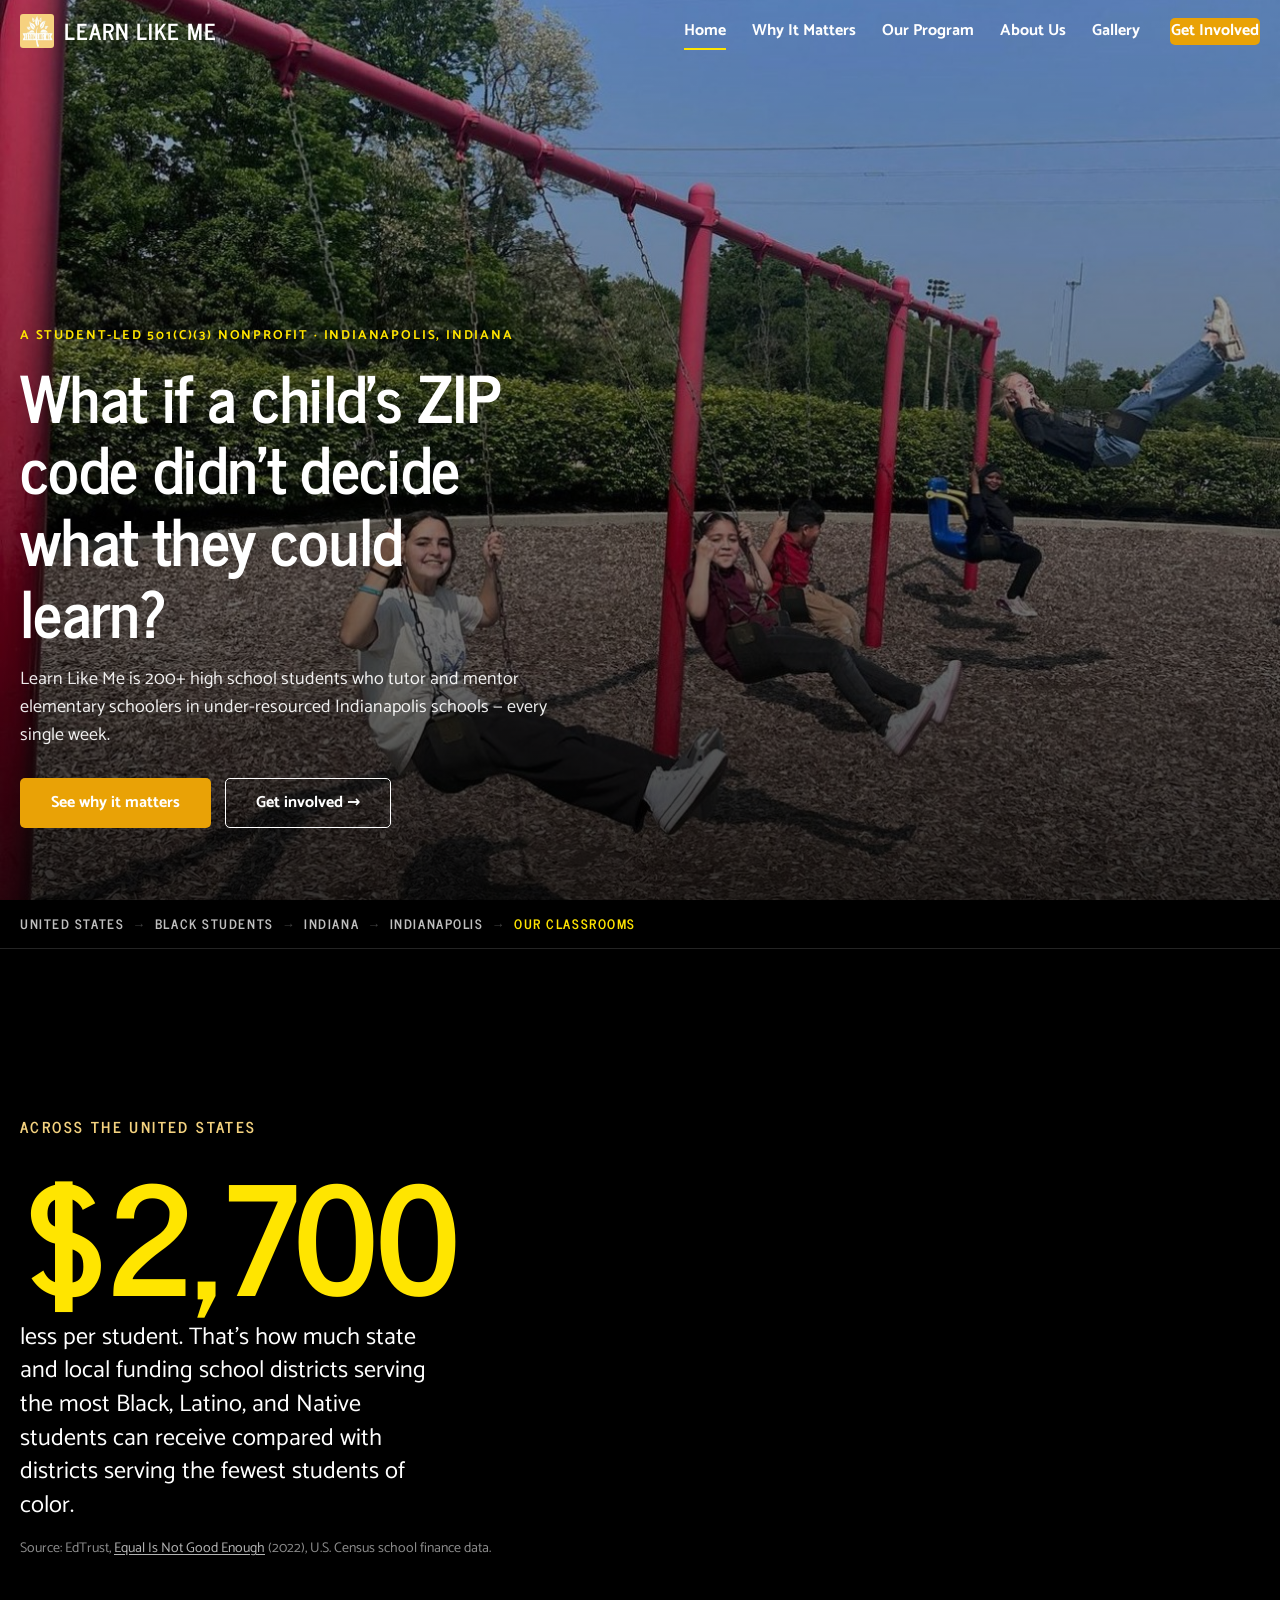
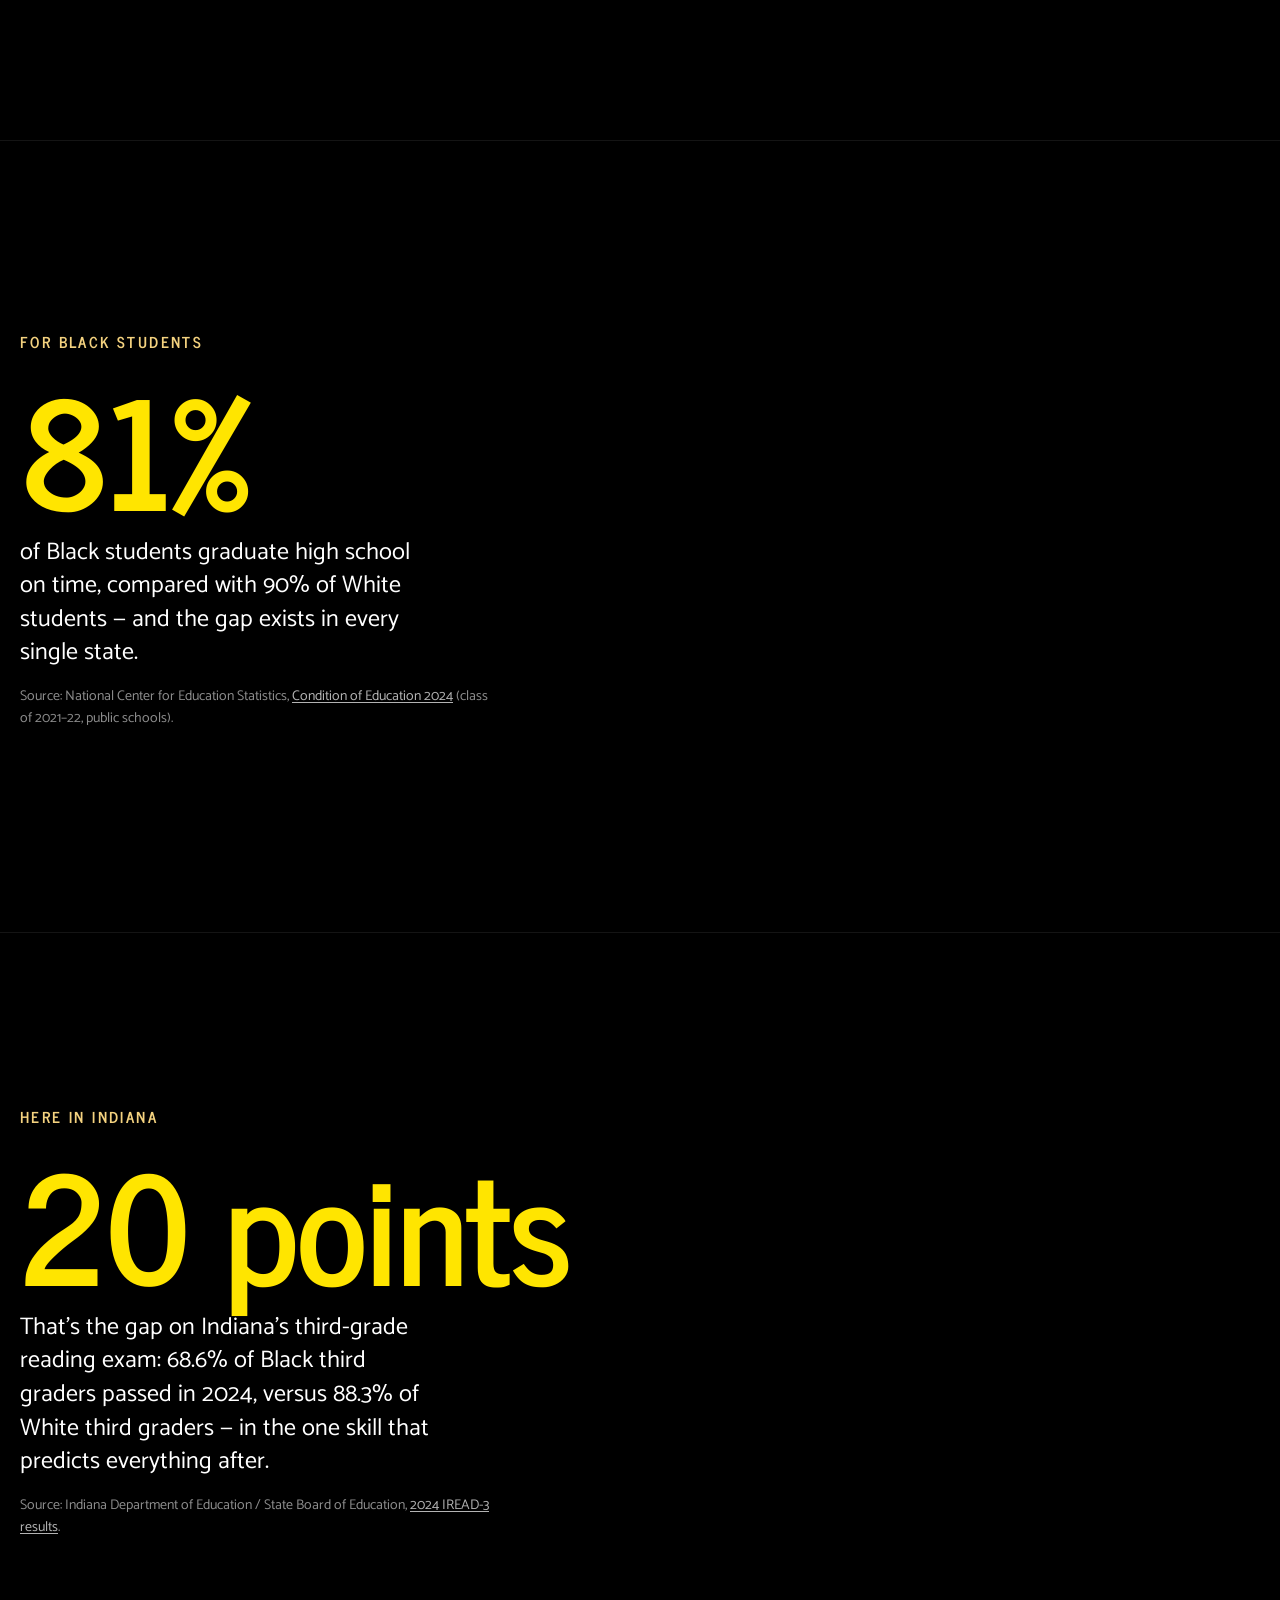
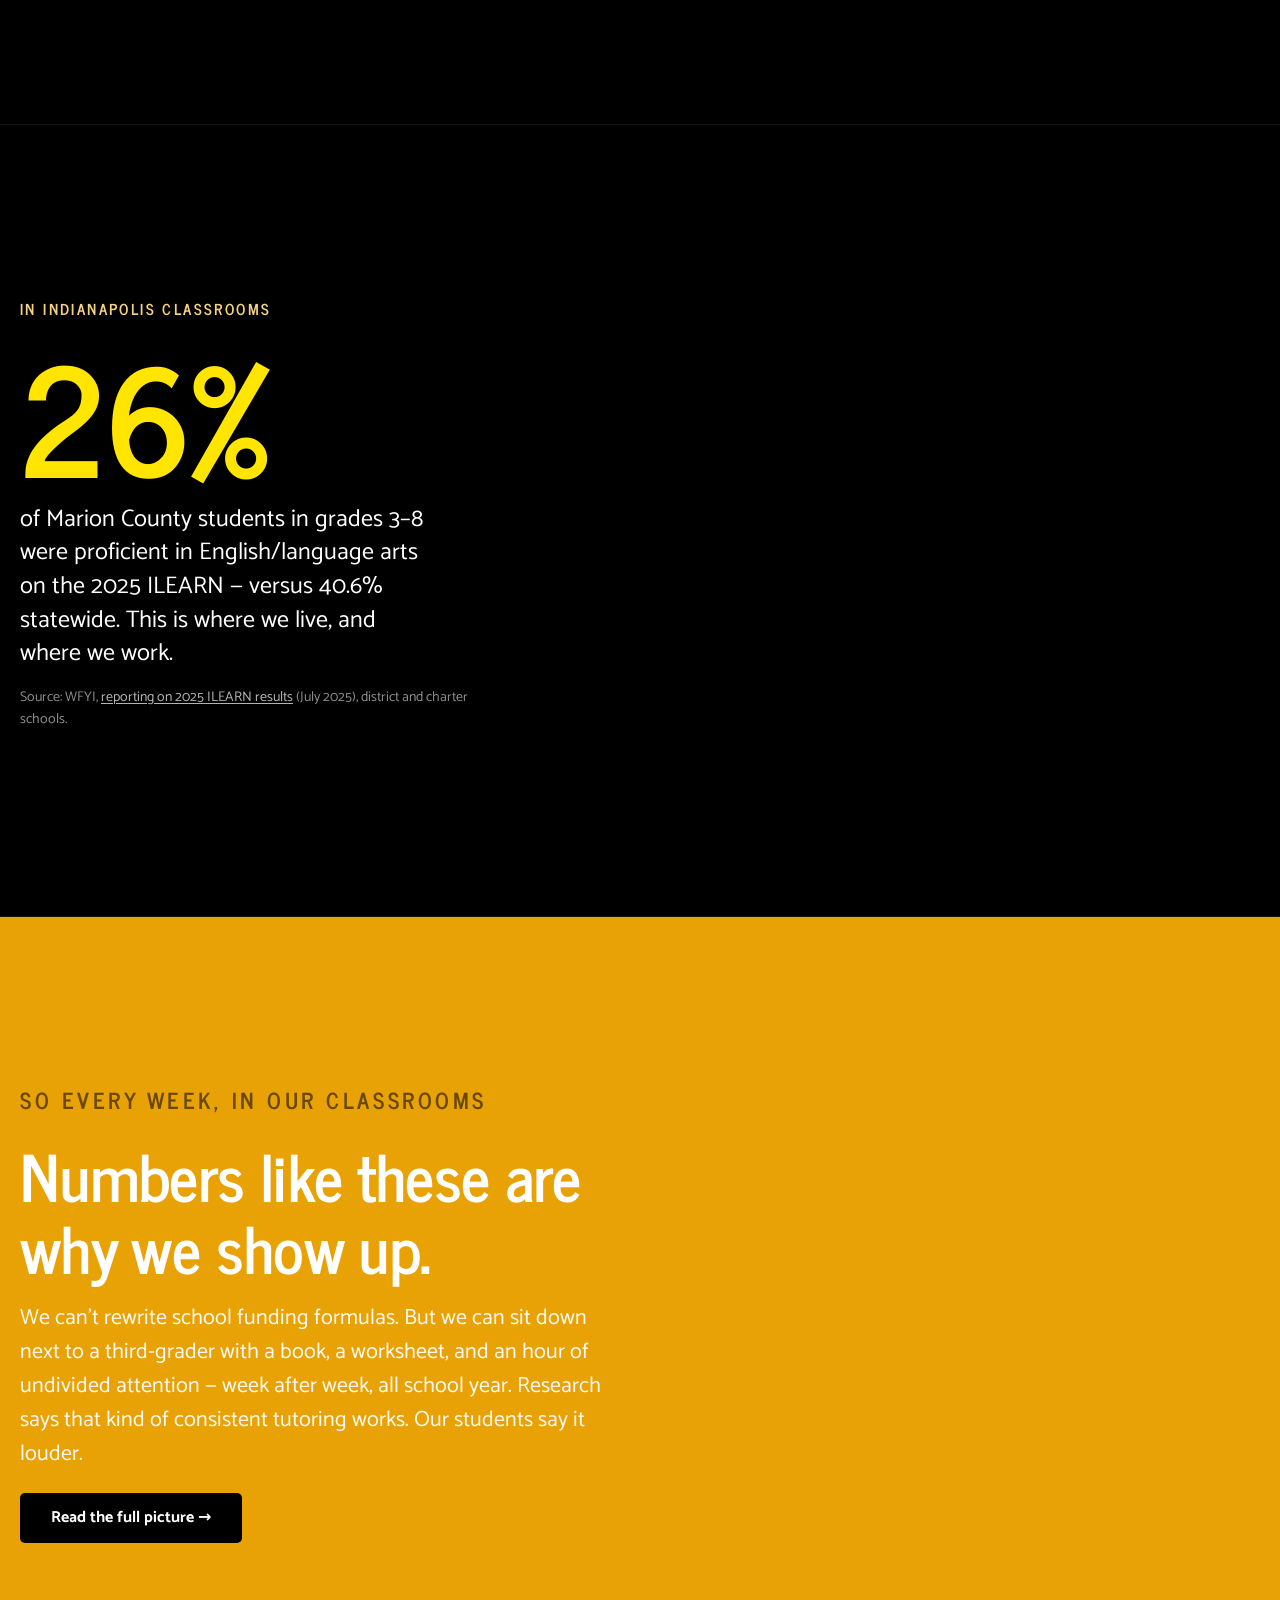
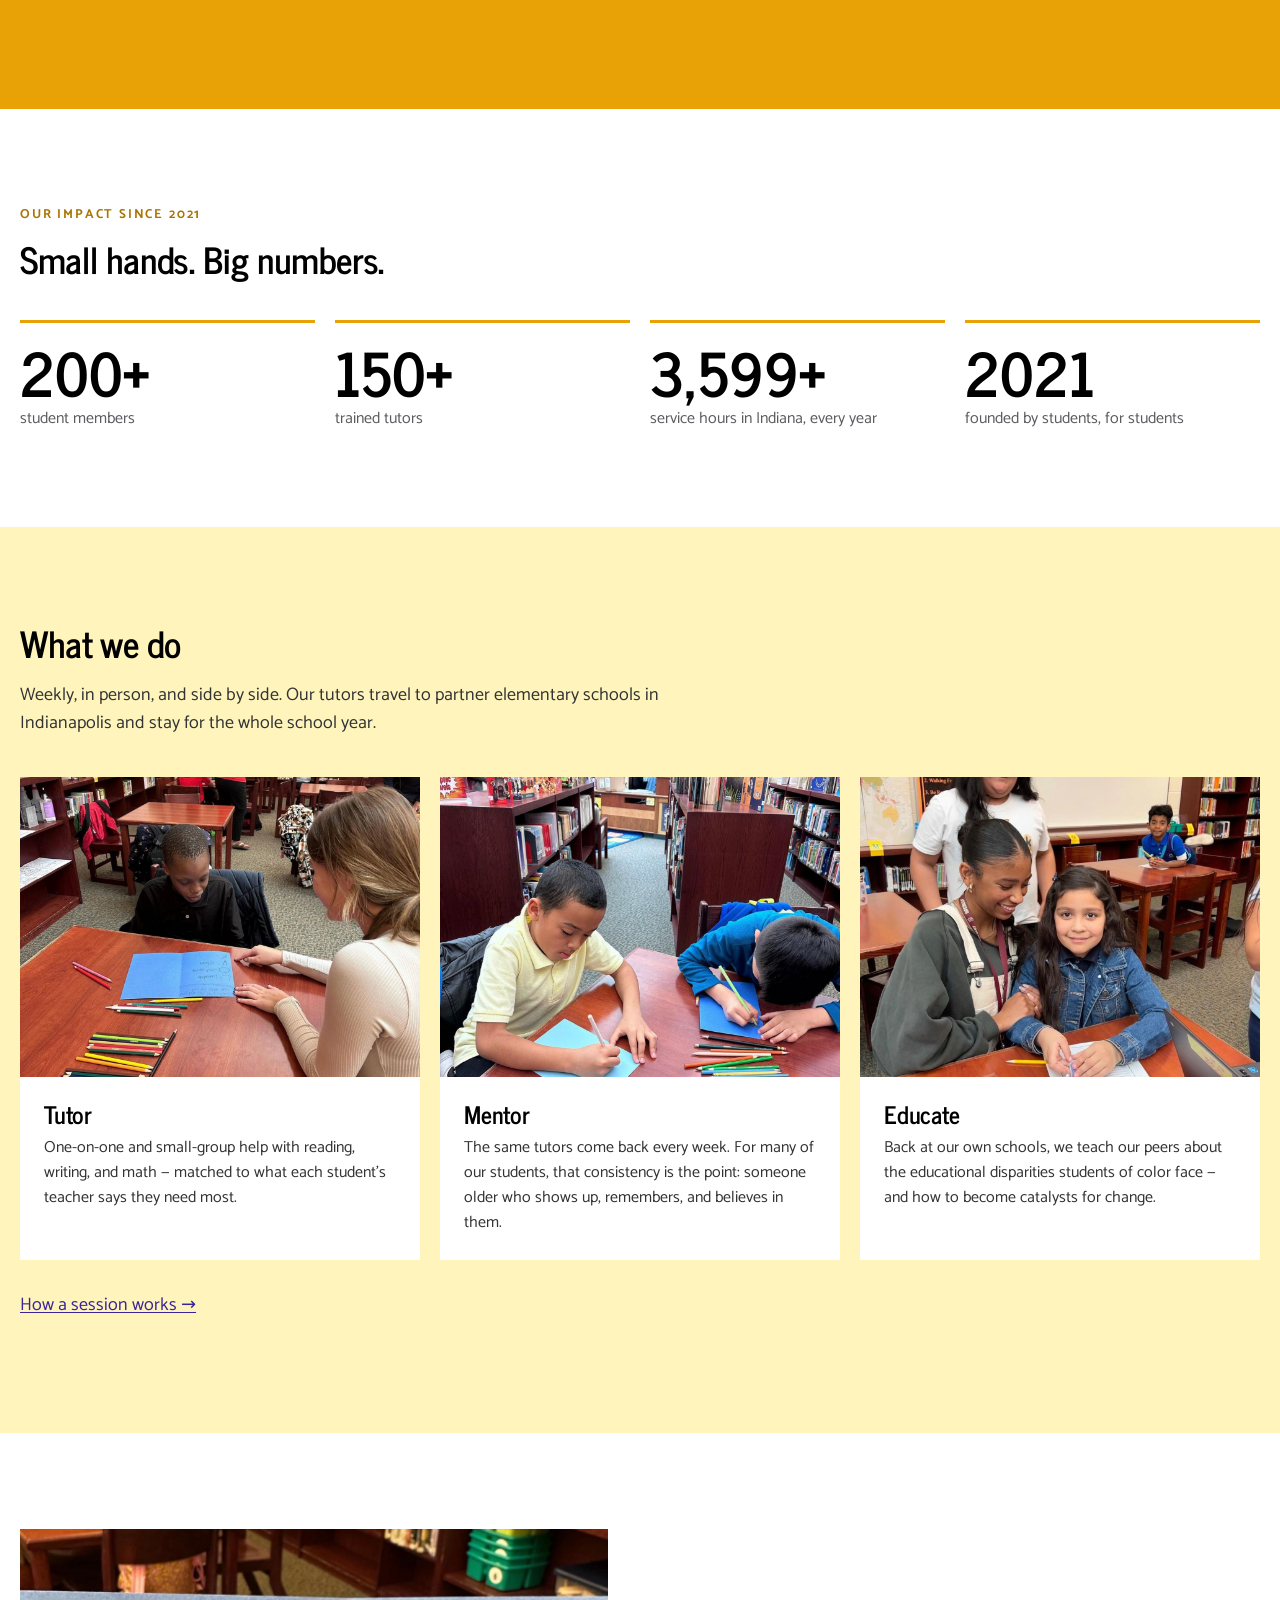
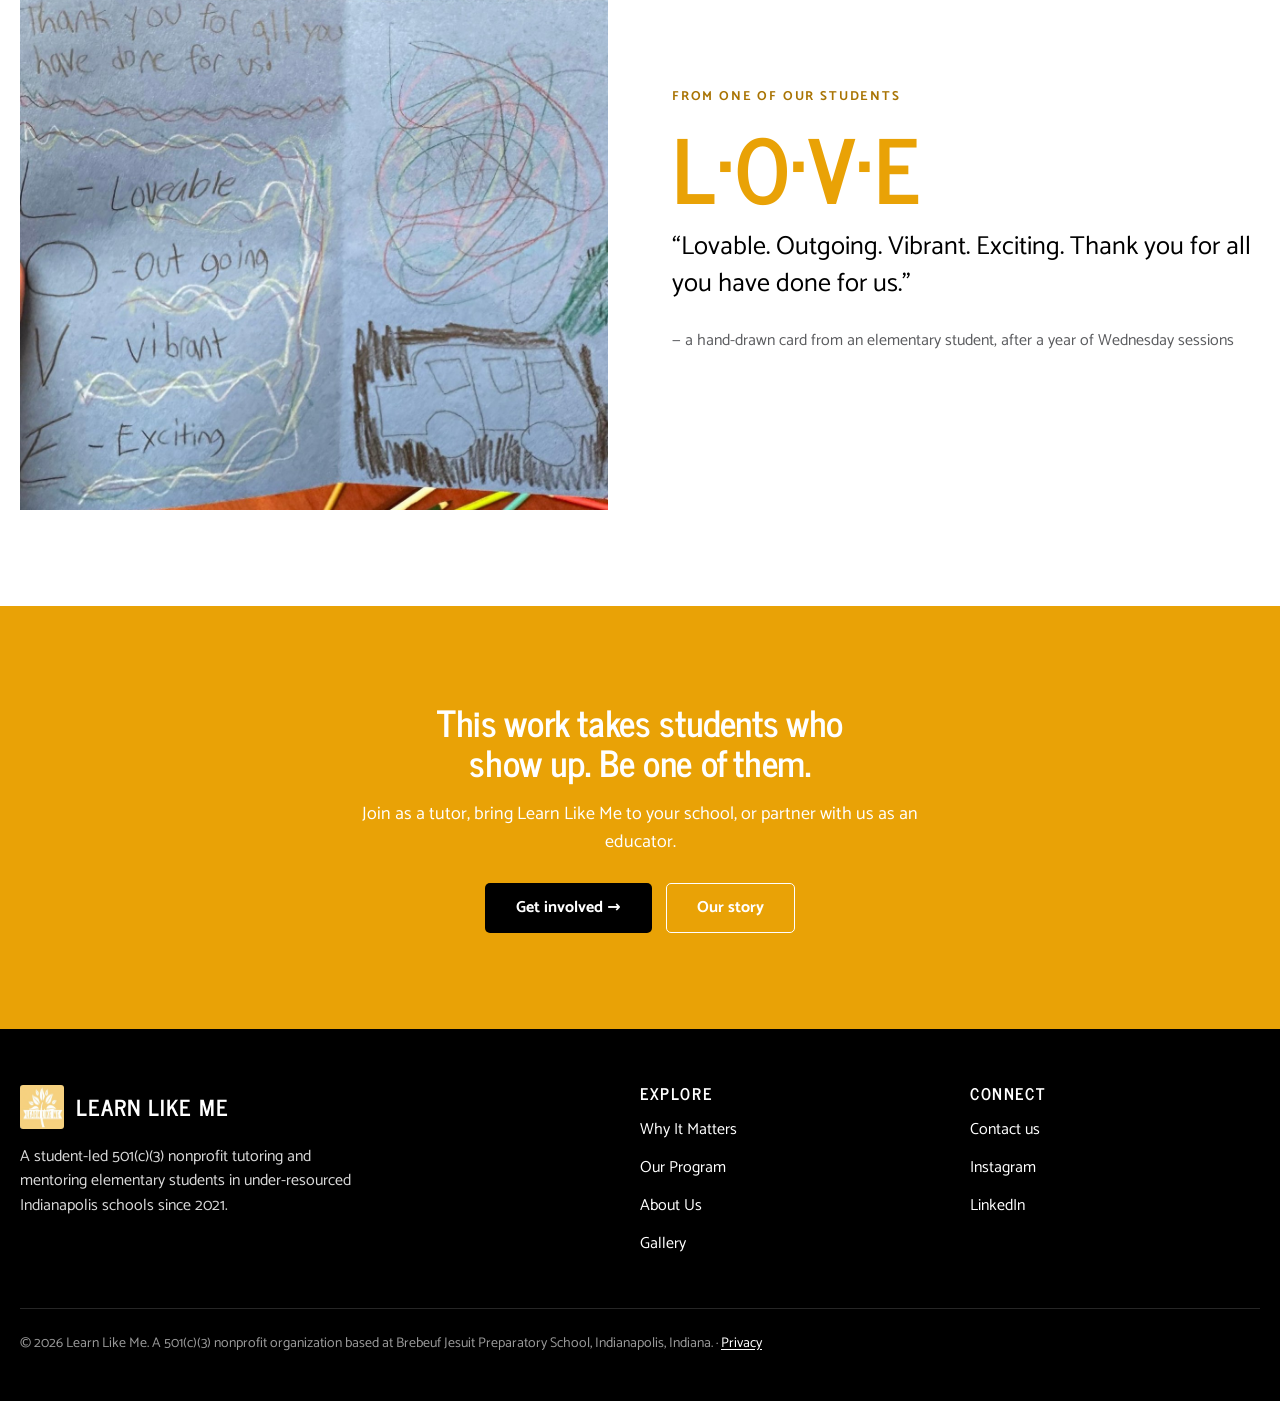
==== index.html @ 1a45043c "Learn Like Me website revamp: stats-driven static site Replaces the Jimdo site with a hand-built sta" ====
<!DOCTYPE html>
<html lang="en">
<head>
  <meta charset="UTF-8">
  <meta name="viewport" content="width=device-width, initial-scale=1">
  <title>Learn Like Me — Student tutors fighting educational inequity in Indianapolis</title>
  <meta name="description" content="Learn Like Me is a student-led 501(c)(3) nonprofit in Indianapolis. Every week, 200+ high school students tutor and mentor elementary schoolers in under-resourced, predominantly minority schools.">
  <link rel="canonical" href="https://www.learnlikeme.org/">
  <meta property="og:type" content="website">
  <meta property="og:site_name" content="Learn Like Me">
  <meta property="og:title" content="Learn Like Me — Student tutors fighting educational inequity in Indianapolis">
  <meta property="og:description" content="A student-led 501(c)(3) nonprofit. Every week, 200+ high school students tutor and mentor elementary schoolers in under-resourced Indianapolis schools.">
  <meta property="og:url" content="https://www.learnlikeme.org/">
  <meta property="og:image" content="https://www.learnlikeme.org/assets/img/og-image.jpg">
  <meta property="og:image:width" content="1200">
  <meta property="og:image:height" content="630">
  <meta name="twitter:card" content="summary_large_image">
  <link rel="icon" type="image/png" sizes="32x32" href="/assets/img/favicon-32.png">
  <link rel="apple-touch-icon" href="/assets/img/apple-touch-icon.png">
  <link rel="preconnect" href="https://fonts.googleapis.com">
  <link rel="preconnect" href="https://fonts.gstatic.com" crossorigin>
  <link href="https://fonts.googleapis.com/css2?family=News+Cycle:wght@700&family=Catamaran:wght@400;700&display=swap" rel="stylesheet">
  <link rel="stylesheet" href="/assets/css/styles.css">
  <script type="application/ld+json">
  {
    "@context": "https://schema.org",
    "@type": "NGO",
    "name": "Learn Like Me",
    "url": "https://www.learnlikeme.org/",
    "logo": "https://www.learnlikeme.org/assets/img/logo.png",
    "foundingDate": "2021",
    "description": "Learn Like Me is a student-led 501(c)(3) nonprofit in Indianapolis, Indiana. Student volunteers provide weekly tutoring and mentorship to elementary students in under-resourced, predominantly minority schools.",
    "address": {
      "@type": "PostalAddress",
      "addressLocality": "Indianapolis",
      "addressRegion": "IN",
      "addressCountry": "US"
    },
    "sameAs": [
      "https://www.instagram.com/learnlikemebjps/",
      "https://www.linkedin.com/company/learn-like-me/"
    ]
  }
  </script>
</head>
<body>
  <a class="skip-link" href="#main">Skip to content</a>

  <header class="nav">
    <div class="nav__inner">
      <a class="nav__brand" href="/"><img src="/assets/img/logo.png" alt="" width="34" height="34">Learn Like Me</a>
      <nav aria-label="Main">
        <ul class="nav__links">
          <li><a href="/" aria-current="page">Home</a></li>
          <li><a href="/why-it-matters/">Why It Matters</a></li>
          <li><a href="/our-program/">Our Program</a></li>
          <li><a href="/about-us/">About Us</a></li>
          <li><a href="/gallery/">Gallery</a></li>
          <li class="nav__cta"><a class="btn btn--primary" href="/contact/">Get Involved</a></li>
        </ul>
      </nav>
      <button class="nav__toggle" aria-expanded="false" aria-label="Menu"><span></span><span></span><span></span></button>
    </div>
  </header>

  <main id="main">

    <!-- Hero -->
    <section class="hero">
      <div class="hero__img"><img src="/assets/img/hero-swings.jpg" alt="Learn Like Me tutors and elementary students playing together on swings at recess" fetchpriority="high"></div>
      <div class="hero__scrim"></div>
      <div class="container hero__content">
        <p class="eyebrow">A student-led 501(c)(3) nonprofit &middot; Indianapolis, Indiana</p>
        <h1 class="hero__title">What if a child's ZIP code didn't decide what they could learn?</h1>
        <p class="hero__sub">Learn Like Me is 200+ high school students who tutor and mentor elementary schoolers in under-resourced Indianapolis schools &mdash; every single week.</p>
        <div class="hero__actions">
          <a class="btn btn--primary" href="#the-numbers">See why it matters</a>
          <a class="btn btn--outline btn--outline-light" href="/contact/">Get involved &rarr;</a>
        </div>
      </div>
    </section>

    <!-- Funnel: the signature scroll narrative -->
    <section class="funnel" id="the-numbers" aria-label="Why our work matters, in numbers">
      <div class="funnel__crumb" aria-hidden="true">
        <ol>
          <li data-panel="panel-us">United States</li>
          <li data-panel="panel-black">Black Students</li>
          <li data-panel="panel-indiana">Indiana</li>
          <li data-panel="panel-indy">Indianapolis</li>
          <li data-panel="panel-us-answer">Our Classrooms</li>
        </ol>
      </div>

      <div class="funnel__panel" id="panel-us">
        <div class="container">
          <p class="funnel__place">Across the United States</p>
          <p class="funnel__stat">$<span data-count="2700">2,700</span></p>
          <p class="funnel__claim">less per student. That's how much state and local funding school districts serving the most Black, Latino, and Native students can receive compared with districts serving the fewest students of color.</p>
          <p class="funnel__source">Source: EdTrust, <a href="https://edtrust.org/rti/equal-is-not-good-enough/" rel="noopener">Equal Is Not Good Enough</a> (2022), U.S. Census school finance data.</p>
        </div>
      </div>

      <div class="funnel__panel" id="panel-black">
        <div class="container">
          <p class="funnel__place">For Black students</p>
          <p class="funnel__stat"><span data-count="81">81</span>%</p>
          <p class="funnel__claim">of Black students graduate high school on time, compared with 90% of White students &mdash; and the gap exists in every single state.</p>
          <p class="funnel__source">Source: National Center for Education Statistics, <a href="https://nces.ed.gov/programs/coe/indicator/coi/high-school-graduation-rates" rel="noopener">Condition of Education 2024</a> (class of 2021&ndash;22, public schools).</p>
        </div>
      </div>

      <div class="funnel__panel" id="panel-indiana">
        <div class="container">
          <p class="funnel__place">Here in Indiana</p>
          <p class="funnel__stat"><span data-count="20">20</span> points</p>
          <p class="funnel__claim">That's the gap on Indiana's third-grade reading exam: 68.6% of Black third graders passed in 2024, versus 88.3% of White third graders &mdash; in the one skill that predicts everything after.</p>
          <p class="funnel__source">Source: Indiana Department of Education / State Board of Education, <a href="https://www.in.gov/sboe/files/08.14.24-SBOE-IREAD-Results.pdf" rel="noopener">2024 IREAD-3 results</a>.</p>
        </div>
      </div>

      <div class="funnel__panel" id="panel-indy">
        <div class="container">
          <p class="funnel__place">In Indianapolis classrooms</p>
          <p class="funnel__stat"><span data-count="26">26</span>%</p>
          <p class="funnel__claim">of Marion County students in grades 3&ndash;8 were proficient in English/language arts on the 2025 ILEARN &mdash; versus 40.6% statewide. This is where we live, and where we work.</p>
          <p class="funnel__source">Source: WFYI, <a href="https://www.wfyi.org/news/articles/marion-county-2025-student-achievement-ilearn-gaps" rel="noopener">reporting on 2025 ILEARN results</a> (July 2025), district and charter schools.</p>
        </div>
      </div>

      <div class="funnel__panel funnel__panel--pivot" id="panel-us-answer">
        <div class="container">
          <p class="funnel__place">So every week, in our classrooms</p>
          <h2>Numbers like these are why we show up.</h2>
          <p>We can't rewrite school funding formulas. But we can sit down next to a third-grader with a book, a worksheet, and an hour of undivided attention &mdash; week after week, all school year. Research says that kind of consistent tutoring works. Our students say it louder.</p>
          <div class="hero__actions">
            <a class="btn btn--ink" href="/why-it-matters/">Read the full picture &rarr;</a>
          </div>
        </div>
      </div>
    </section>

    <!-- Our impact -->
    <section class="band">
      <div class="container">
        <div class="section-head reveal">
          <p class="eyebrow" style="color: var(--llm-gold-700);">Our impact since 2021</p>
          <h2>Small hands. Big numbers.</h2>
        </div>
        <div class="stats">
          <div class="stat reveal"><span class="stat__num"><span data-count="200">200</span>+</span><p class="stat__label">student members</p></div>
          <div class="stat reveal"><span class="stat__num"><span data-count="150">150</span>+</span><p class="stat__label">trained tutors</p></div>
          <div class="stat reveal"><span class="stat__num"><span data-count="3600">3,600</span>+</span><p class="stat__label">service hours in Indiana, every year</p></div>
          <div class="stat reveal"><span class="stat__num">2021</span><p class="stat__label">founded by students, for students</p></div>
        </div>
      </div>
    </section>

    <!-- What we do -->
    <section class="band band--cream">
      <div class="container">
        <div class="section-head reveal">
          <h2>What we do</h2>
          <p>Weekly, in person, and side by side. Our tutors travel to partner elementary schools in Indianapolis and stay for the whole school year.</p>
        </div>
        <div class="tiles">
          <div class="tile tile--white reveal">
            <div class="tile__img"><img src="/assets/img/tutoring-oneonone.jpg" alt="A Learn Like Me tutor working one-on-one with an elementary student in the school library" loading="lazy"></div>
            <div class="tile__body">
              <h3>Tutor</h3>
              <p>One-on-one and small-group help with reading, writing, and math &mdash; matched to what each student's teacher says they need most.</p>
            </div>
          </div>
          <div class="tile tile--white reveal">
            <div class="tile__img"><img src="/assets/img/tutoring-writing.jpg" alt="Two elementary students writing at a table during a Learn Like Me session" loading="lazy"></div>
            <div class="tile__body">
              <h3>Mentor</h3>
              <p>The same tutors come back every week. For many of our students, that consistency is the point: someone older who shows up, remembers, and believes in them.</p>
            </div>
          </div>
          <div class="tile tile--white reveal">
            <div class="tile__img"><img src="/assets/img/tutoring-smallgroup.jpg" alt="Learn Like Me tutors helping a small group of students with an activity" loading="lazy"></div>
            <div class="tile__body">
              <h3>Educate</h3>
              <p>Back at our own schools, we teach our peers about the educational disparities students of color face &mdash; and how to become catalysts for change.</p>
            </div>
          </div>
        </div>
        <p class="reveal" style="margin-top: 32px;"><a href="/our-program/">How a session works &rarr;</a></p>
      </div>
    </section>

    <!-- The thank-you card -->
    <section class="band">
      <div class="container">
        <div class="split">
          <div class="split__img reveal">
            <img src="/assets/img/thankyou-card.jpg" alt="A hand-drawn thank-you card from an elementary student spelling out L-O-V-E: Lovable, Outgoing, Vibrant, Exciting" loading="lazy">
          </div>
          <div class="reveal">
            <p class="eyebrow" style="color: var(--llm-gold-700);">From one of our students</p>
            <p class="lovequote__letters">L&middot;O&middot;V&middot;E</p>
            <blockquote>
              <p>&ldquo;Lovable. Outgoing. Vibrant. Exciting. Thank you for all you have done for us.&rdquo;</p>
              <footer>&mdash; a hand-drawn card from an elementary student, after a year of Wednesday sessions</footer>
            </blockquote>
          </div>
        </div>
      </div>
    </section>

    <!-- CTA -->
    <section class="band band--gold cta-band">
      <div class="container reveal">
        <h2>This work takes students who show up. Be one of them.</h2>
        <p>Join as a tutor, bring Learn Like Me to your school, or partner with us as an educator.</p>
        <div class="hero__actions">
          <a class="btn btn--ink" href="/contact/">Get involved &rarr;</a>
          <a class="btn btn--outline btn--outline-light" href="/about-us/">Our story</a>
        </div>
      </div>
    </section>
  </main>

  <footer class="footer">
    <div class="container">
      <div class="footer__grid">
        <div>
          <div class="footer__brand"><img src="/assets/img/logo.png" alt="Learn Like Me logo: a tree growing from an open book" width="44" height="44"><span>Learn Like Me</span></div>
          <p style="font-size: var(--fs-body); max-width: 40ch;">A student-led 501(c)(3) nonprofit tutoring and mentoring elementary students in under-resourced Indianapolis schools since 2021.</p>
        </div>
        <div>
          <h3>Explore</h3>
          <ul>
            <li><a href="/why-it-matters/">Why It Matters</a></li>
            <li><a href="/our-program/">Our Program</a></li>
            <li><a href="/about-us/">About Us</a></li>
            <li><a href="/gallery/">Gallery</a></li>
          </ul>
        </div>
        <div>
          <h3>Connect</h3>
          <ul>
            <li><a href="/contact/">Contact us</a></li>
            <li><a href="https://www.instagram.com/learnlikemebjps/" rel="noopener">Instagram</a></li>
            <li><a href="https://www.linkedin.com/company/learn-like-me/" rel="noopener">LinkedIn</a></li>
          </ul>
        </div>
      </div>
      <div class="footer__legal">
        <p>&copy; 2026 Learn Like Me. A 501(c)(3) nonprofit organization based at Brebeuf Jesuit Preparatory School, Indianapolis, Indiana. &middot; <a href="/privacy/">Privacy</a></p>
      </div>
    </div>
  </footer>

  <script src="/assets/js/main.js" defer></script>
</body>
</html>
---- assets/css/styles.css ----
/* ============================================================
   Learn Like Me — learnlikeme.org
   Tokens sourced from the Learn Like Me Design System
   (Claude Design project 9d90691c), which mirrors the live
   brand: gold #e9a206, cream, yellow, indigo; News Cycle 700
   headings + Catamaran body; flat color bands; 5px radius.
   ============================================================ */

/* ---------- Tokens ---------- */
:root {
  --llm-gold-500: #e9a206;
  --llm-gold-600: #cf8f05;
  --llm-gold-700: #a97404;
  --llm-gold-300: #f4d27f;
  --llm-gold-100: #fdeecb;

  --llm-yellow: #ffe500;
  --llm-yellow-200: #fff59a;

  --llm-cream: #fff5bc;
  --llm-cream-100: #fffbe3;

  --llm-indigo: #3a2498;
  --llm-indigo-600: #2e1c7a;
  --llm-indigo-100: #ece8fb;

  --llm-black: #000000;
  --llm-white: #ffffff;
  --llm-ink: #323335;
  --llm-ink-600: #5b5c5f;
  --llm-warm-050: #faf7ee;

  --llm-border: #c6c6c6;
  --llm-hairline: #e6e6e6;
  --llm-danger: #eb3d41;
  --llm-focus: #004ced;

  --font-display: 'News Cycle', 'Arial Narrow', Arial, sans-serif;
  --font-body: 'Catamaran', system-ui, -apple-system, 'Segoe UI', Roboto, sans-serif;

  --fs-display: clamp(40px, 7vw, 64px);
  --fs-h1: clamp(34px, 5vw, 48px);
  --fs-h2: clamp(28px, 4vw, 36px);
  --fs-h3: 24px;
  --fs-body-lg: 18px;
  --fs-body: 16px;
  --fs-small: 14px;
  --fs-eyebrow: 13px;

  --space-5: 20px;
  --space-15: 60px;
  --gutter: 20px;
  --section-y: clamp(60px, 9vw, 96px);
  --container-narrow: 900px;
  --container: 1280px;

  --radius-sm: 5px;
  --shadow-sm: 0 4px 16px rgba(0, 0, 0, 0.08);
  --shadow-lg: 0 12px 24px rgba(0, 0, 0, 0.24);
  --ease: cubic-bezier(0.4, 0, 0.22, 1);
  --dur-fast: 0.2s;

  --overlay-dark: rgba(0, 0, 0, 0.55);
  color-scheme: light;
}

/* ---------- Base ---------- */
*, *::before, *::after { box-sizing: border-box; }

html { scroll-behavior: smooth; }

body {
  margin: 0;
  font-family: var(--font-body);
  font-size: var(--fs-body-lg);
  line-height: 1.55;
  color: var(--llm-ink);
  background: var(--llm-white);
  -webkit-font-smoothing: antialiased;
  text-rendering: optimizeLegibility;
}

h1, h2, h3, h4 {
  margin: 0 0 0.5em;
  font-family: var(--font-display);
  font-weight: 700;
  line-height: 1.12;
  letter-spacing: -0.01em;
  color: var(--llm-black);
}
h1 { font-size: var(--fs-h1); }
h2 { font-size: var(--fs-h2); }
h3 { font-size: var(--fs-h3); }
p { margin: 0 0 1em; }
img { max-width: 100%; display: block; }

a {
  color: var(--llm-indigo);
  text-decoration: underline;
  text-underline-offset: 2px;
  transition: color var(--dur-fast) var(--ease);
}
a:hover { color: var(--llm-gold-700); }

:focus-visible {
  outline: 2px solid var(--llm-focus);
  outline-offset: 2px;
}

.container { max-width: var(--container); margin: 0 auto; padding: 0 var(--gutter); }
.container--narrow { max-width: var(--container-narrow); }

.eyebrow {
  font-family: var(--font-body);
  font-size: var(--fs-eyebrow);
  font-weight: 700;
  letter-spacing: 0.14em;
  text-transform: uppercase;
  margin: 0 0 14px;
}

.skip-link {
  position: absolute; left: -9999px; top: 0;
  background: var(--llm-black); color: var(--llm-white);
  padding: 10px 16px; z-index: 100;
}
.skip-link:focus { left: 0; }

/* ---------- Buttons ---------- */
.btn {
  display: inline-block;
  font-family: var(--font-body);
  font-size: var(--fs-body);
  font-weight: 700;
  line-height: 1;
  padding: 16px 30px;
  border-radius: var(--radius-sm);
  border: 1px solid transparent;
  text-decoration: none;
  cursor: pointer;
  transition: background-color var(--dur-fast) var(--ease), color var(--dur-fast) var(--ease), border-color var(--dur-fast) var(--ease);
}
.btn--primary { background: var(--llm-gold-500); color: var(--llm-white); }
.btn--primary:hover { background: var(--llm-gold-600); color: var(--llm-white); }
.btn--ink { background: var(--llm-black); color: var(--llm-white); }
.btn--ink:hover { background: #1d1d1f; color: var(--llm-white); }
.btn--outline { background: transparent; color: currentColor; border-color: currentColor; }
.btn--outline:hover { background: rgba(0, 0, 0, 0.10); color: currentColor; }
.btn--outline-light:hover { background: rgba(255, 255, 255, 0.14); }

/* ---------- Nav ---------- */
.nav {
  position: fixed;
  top: 0; left: 0; right: 0;
  z-index: 50;
  transition: background-color var(--dur-fast) var(--ease), box-shadow var(--dur-fast) var(--ease);
}
.nav__inner {
  max-width: var(--container);
  margin: 0 auto;
  padding: 14px var(--gutter);
  display: flex;
  align-items: center;
  justify-content: space-between;
  gap: 20px;
}
.nav__brand {
  font-family: var(--font-display);
  font-weight: 700;
  font-size: 22px;
  letter-spacing: 0.04em;
  text-transform: uppercase;
  text-decoration: none;
  color: var(--llm-white);
  display: flex; align-items: center; gap: 10px;
}
.nav__brand img { width: 34px; height: 34px; border-radius: 3px; }
.nav__links { display: flex; align-items: center; gap: 26px; list-style: none; margin: 0; padding: 0; }
.nav__links a {
  font-size: var(--fs-body);
  font-weight: 700;
  color: var(--llm-white);
  text-decoration: none;
  padding: 4px 0;
  border-bottom: 2px solid transparent;
  transition: border-color var(--dur-fast) var(--ease);
}
.nav__links a:hover, .nav__links a[aria-current="page"] { border-bottom-color: var(--llm-yellow); color: var(--llm-white); }
.nav__cta { margin-left: 4px; }

.nav.is-scrolled, .nav--solid { background: var(--llm-black); box-shadow: var(--shadow-sm); }

.nav__toggle {
  display: none;
  background: none; border: 0; cursor: pointer; padding: 8px;
}
.nav__toggle span {
  display: block; width: 24px; height: 2px; background: var(--llm-white); margin: 5px 0;
  transition: transform var(--dur-fast) var(--ease), opacity var(--dur-fast) var(--ease);
}

@media (max-width: 820px) {
  .nav__toggle { display: block; }
  .nav__links {
    position: fixed; inset: 0;
    background: var(--llm-gold-500);
    flex-direction: column; justify-content: center;
    gap: 30px;
    transform: translateX(100%);
    transition: transform 0.3s var(--ease);
  }
  .nav__links.is-open { transform: translateX(0); }
  .nav__links a { font-size: 24px; }
  body.nav-open { overflow: hidden; }
  .nav__toggle { position: relative; z-index: 60; }
  body.nav-open .nav__toggle span:nth-child(1) { transform: translateY(7px) rotate(45deg); }
  body.nav-open .nav__toggle span:nth-child(2) { opacity: 0; }
  body.nav-open .nav__toggle span:nth-child(3) { transform: translateY(-7px) rotate(-45deg); }
}

/* ---------- Hero ---------- */
.hero {
  position: relative;
  min-height: 100svh;
  display: flex;
  align-items: flex-end;
  color: var(--llm-white);
  isolation: isolate;
}
.hero__img { position: absolute; inset: 0; z-index: -2; }
.hero__img img { width: 100%; height: 100%; object-fit: cover; }
.hero__scrim {
  position: absolute; inset: 0; z-index: -1;
  background: linear-gradient(to top, rgba(0,0,0,0.78) 0%, rgba(0,0,0,0.45) 45%, rgba(0,0,0,0.25) 100%);
}
.hero__content { width: 100%; padding: 120px var(--gutter) 72px; }
.hero__content .eyebrow { color: var(--llm-yellow); }
.hero__title {
  font-size: var(--fs-display);
  color: var(--llm-white);
  max-width: 15ch;
  margin-bottom: 20px;
}
.hero__sub { max-width: 52ch; font-size: var(--fs-body-lg); margin-bottom: 28px; color: rgba(255,255,255,0.92); }
.hero__actions { display: flex; flex-wrap: wrap; gap: 14px; }

.hero--page { min-height: 62svh; }

/* ---------- Sections / bands ---------- */
.band { padding: var(--section-y) 0; }
.band--cream { background: var(--llm-cream); }
.band--cream-100 { background: var(--llm-cream-100); }
.band--warm { background: var(--llm-warm-050); }
.band--gold { background: var(--llm-gold-500); color: var(--llm-white); }
.band--gold h2, .band--gold h3 { color: var(--llm-white); }
.band--ink { background: var(--llm-black); color: rgba(255,255,255,0.92); }
.band--ink h2, .band--ink h3 { color: var(--llm-white); }
.band--gold a:not(.btn), .band--ink a:not(.btn) { color: var(--llm-yellow); }
.band--gold a:not(.btn):hover, .band--ink a:not(.btn):hover { color: var(--llm-yellow-200); }

.section-head { max-width: 640px; margin-bottom: 40px; }
.section-head--center { margin-left: auto; margin-right: auto; text-align: center; }

/* ---------- The funnel (signature) ---------- */
.funnel { background: var(--llm-black); color: var(--llm-white); position: relative; }

.funnel__crumb {
  position: sticky;
  top: 0;
  z-index: 5;
  background: rgba(0, 0, 0, 0.88);
  backdrop-filter: none;
  border-bottom: 1px solid rgba(255, 255, 255, 0.14);
  overflow-x: auto;
  -webkit-overflow-scrolling: touch;
}
.funnel__crumb ol {
  display: flex;
  gap: 8px;
  align-items: center;
  list-style: none;
  margin: 0 auto;
  padding: 14px var(--gutter);
  max-width: var(--container);
  white-space: nowrap;
}
.funnel__crumb li {
  font-family: var(--font-display);
  font-weight: 700;
  font-size: 13px;
  letter-spacing: 0.12em;
  text-transform: uppercase;
  color: rgba(255, 255, 255, 0.35);
  transition: color 0.3s var(--ease);
}
.funnel__crumb li::after { content: "\2192"; margin-left: 8px; color: rgba(255,255,255,0.25); }
.funnel__crumb li:last-child::after { content: none; }
.funnel__crumb li.is-active { color: var(--llm-yellow); }
.funnel__crumb li.is-passed { color: rgba(255, 255, 255, 0.75); }

.funnel__panel {
  min-height: 88svh;
  display: flex;
  align-items: center;
  padding: 80px 0;
  border-bottom: 1px solid rgba(255, 255, 255, 0.08);
}
.funnel__panel .container { width: 100%; }
.funnel__place {
  font-family: var(--font-display);
  font-weight: 700;
  font-size: 15px;
  letter-spacing: 0.16em;
  text-transform: uppercase;
  color: var(--llm-gold-300);
  margin-bottom: 22px;
}
.funnel__stat {
  font-family: var(--font-display);
  font-weight: 700;
  font-size: clamp(64px, 13vw, 150px);
  line-height: 0.95;
  letter-spacing: -0.015em;
  color: var(--llm-yellow);
  margin: 0 0 18px;
}
.funnel__claim {
  font-size: clamp(19px, 2.4vw, 24px);
  max-width: 30ch;
  line-height: 1.4;
  color: var(--llm-white);
  margin: 0 0 16px;
  font-weight: 400;
}
.funnel__source { font-size: var(--fs-small); color: rgba(255, 255, 255, 0.55); max-width: 60ch; }
.funnel__source a { color: rgba(255, 255, 255, 0.7); }

/* pivot: the panel where the problem becomes the answer */
.funnel__panel--pivot { background: var(--llm-gold-500); border-bottom: 0; }
.funnel__panel--pivot .funnel__place { color: rgba(0, 0, 0, 0.55); }
.funnel__panel--pivot h2 {
  font-size: clamp(36px, 6vw, 64px);
  color: var(--llm-white);
  max-width: 18ch;
  margin-bottom: 18px;
}
.funnel__panel--pivot p { color: rgba(255, 255, 255, 0.95); font-size: clamp(18px, 2.2vw, 22px); max-width: 46ch; }

/* ---------- Impact stats ---------- */
.stats {
  display: grid;
  grid-template-columns: repeat(4, 1fr);
  gap: var(--gutter);
}
.stat {
  border-top: 3px solid var(--llm-gold-500);
  padding-top: 18px;
}
.stat__num {
  font-family: var(--font-display);
  font-weight: 700;
  font-size: clamp(40px, 5vw, 60px);
  line-height: 1;
  color: var(--llm-black);
  display: block;
  margin-bottom: 6px;
}
.stat__label { font-size: var(--fs-body); color: var(--llm-ink-600); margin: 0; }
@media (max-width: 820px) { .stats { grid-template-columns: repeat(2, 1fr); } }

/* ---------- Tiles / cards ---------- */
.tiles {
  display: grid;
  grid-template-columns: repeat(3, 1fr);
  gap: var(--gutter);
}
.tile { background: var(--llm-cream); display: flex; flex-direction: column; }
.tile--white { background: var(--llm-white); }
.tile__img { aspect-ratio: 4 / 3; overflow: hidden; }
.tile__img img { width: 100%; height: 100%; object-fit: cover; }
.tile__body { padding: 24px; }
.tile__body h3 { margin-bottom: 8px; }
.tile__body p { margin: 0; font-size: var(--fs-body); }
@media (max-width: 820px) { .tiles { grid-template-columns: 1fr; } }

/* ---------- Split (image + text) ---------- */
.split {
  display: grid;
  grid-template-columns: 1fr 1fr;
  gap: clamp(24px, 5vw, 64px);
  align-items: center;
}
.split__img img { width: 100%; }
@media (max-width: 820px) { .split { grid-template-columns: 1fr; } }

/* ---------- Quote / thank-you card feature ---------- */
.lovequote__letters {
  font-family: var(--font-display);
  font-weight: 700;
  font-size: clamp(48px, 8vw, 88px);
  line-height: 1;
  letter-spacing: 0.02em;
  color: var(--llm-gold-500);
  margin: 0 0 18px;
}
.lovequote__word { display: block; font-size: var(--fs-body-lg); color: var(--llm-ink); font-family: var(--font-body); font-weight: 700; letter-spacing: 0.08em; text-transform: uppercase; }
blockquote {
  margin: 0;
  font-size: clamp(20px, 2.6vw, 26px);
  line-height: 1.45;
  color: var(--llm-black);
}
blockquote footer { font-size: var(--fs-body); color: var(--llm-ink-600); margin-top: 14px; }

/* ---------- Gallery ---------- */
.gallery-grid {
  display: grid;
  grid-template-columns: repeat(3, 1fr);
  gap: var(--gutter);
}
.gallery-grid img {
  width: 100%;
  aspect-ratio: 1 / 1;
  object-fit: cover;
  background: var(--llm-cream);
}
@media (max-width: 820px) { .gallery-grid { grid-template-columns: repeat(2, 1fr); gap: 10px; } }

/* ---------- Values list ---------- */
.values {
  display: flex; flex-wrap: wrap; gap: 12px;
  list-style: none; margin: 0; padding: 0;
}
.values li {
  font-family: var(--font-display);
  font-weight: 700;
  font-size: 20px;
  background: var(--llm-cream);
  padding: 12px 22px;
}

/* ---------- Sources / citations ---------- */
.sources { font-size: var(--fs-small); color: var(--llm-ink-600); }
.sources ol { padding-left: 20px; }
.sources li { margin-bottom: 10px; }
.cite-mark { font-size: 0.65em; vertical-align: super; }

article.prose { max-width: 70ch; }
article.prose h2 { margin-top: 1.8em; }
article.prose h3 { margin-top: 1.4em; }
.prose .statline {
  font-family: var(--font-display);
  font-weight: 700;
  font-size: clamp(28px, 4vw, 40px);
  line-height: 1.15;
  color: var(--llm-gold-700);
  margin: 1.2em 0 0.4em;
}

/* ---------- CTA band ---------- */
.cta-band { text-align: center; }
.cta-band h2 { max-width: 22ch; margin-left: auto; margin-right: auto; }
.cta-band p { max-width: 52ch; margin-left: auto; margin-right: auto; }
.cta-band .hero__actions { justify-content: center; margin-top: 26px; }

/* ---------- Footer ---------- */
.footer { background: var(--llm-black); color: rgba(255, 255, 255, 0.85); padding: 56px 0 32px; }
.footer a { color: var(--llm-white); }
.footer a:hover { color: var(--llm-yellow); }
.footer__grid {
  display: grid;
  grid-template-columns: 2fr 1fr 1fr;
  gap: 40px;
  margin-bottom: 40px;
}
.footer__brand { display: flex; align-items: center; gap: 12px; margin-bottom: 16px; }
.footer__brand img { width: 44px; height: 44px; border-radius: 3px; }
.footer__brand span {
  font-family: var(--font-display); font-weight: 700; font-size: 22px;
  letter-spacing: 0.04em; text-transform: uppercase; color: var(--llm-white);
}
.footer h3 { color: var(--llm-white); font-size: 16px; letter-spacing: 0.1em; text-transform: uppercase; margin-bottom: 14px; }
.footer ul { list-style: none; margin: 0; padding: 0; }
.footer li { margin-bottom: 10px; }
.footer li a { text-decoration: none; font-size: var(--fs-body); }
.footer li a:hover { text-decoration: underline; }
.footer__legal {
  border-top: 1px solid rgba(255, 255, 255, 0.15);
  padding-top: 24px;
  font-size: var(--fs-small);
  color: rgba(255, 255, 255, 0.6);
}
@media (max-width: 820px) { .footer__grid { grid-template-columns: 1fr; gap: 28px; } }

/* ---------- Reveal on scroll ---------- */
.reveal { opacity: 0; transform: translateY(28px); transition: opacity 0.6s var(--ease), transform 0.6s var(--ease); }
.reveal.is-visible { opacity: 1; transform: none; }

@media (prefers-reduced-motion: reduce) {
  html { scroll-behavior: auto; }
  .reveal { opacity: 1; transform: none; transition: none; }
  * { animation: none !important; transition-duration: 0.01ms !important; }
}
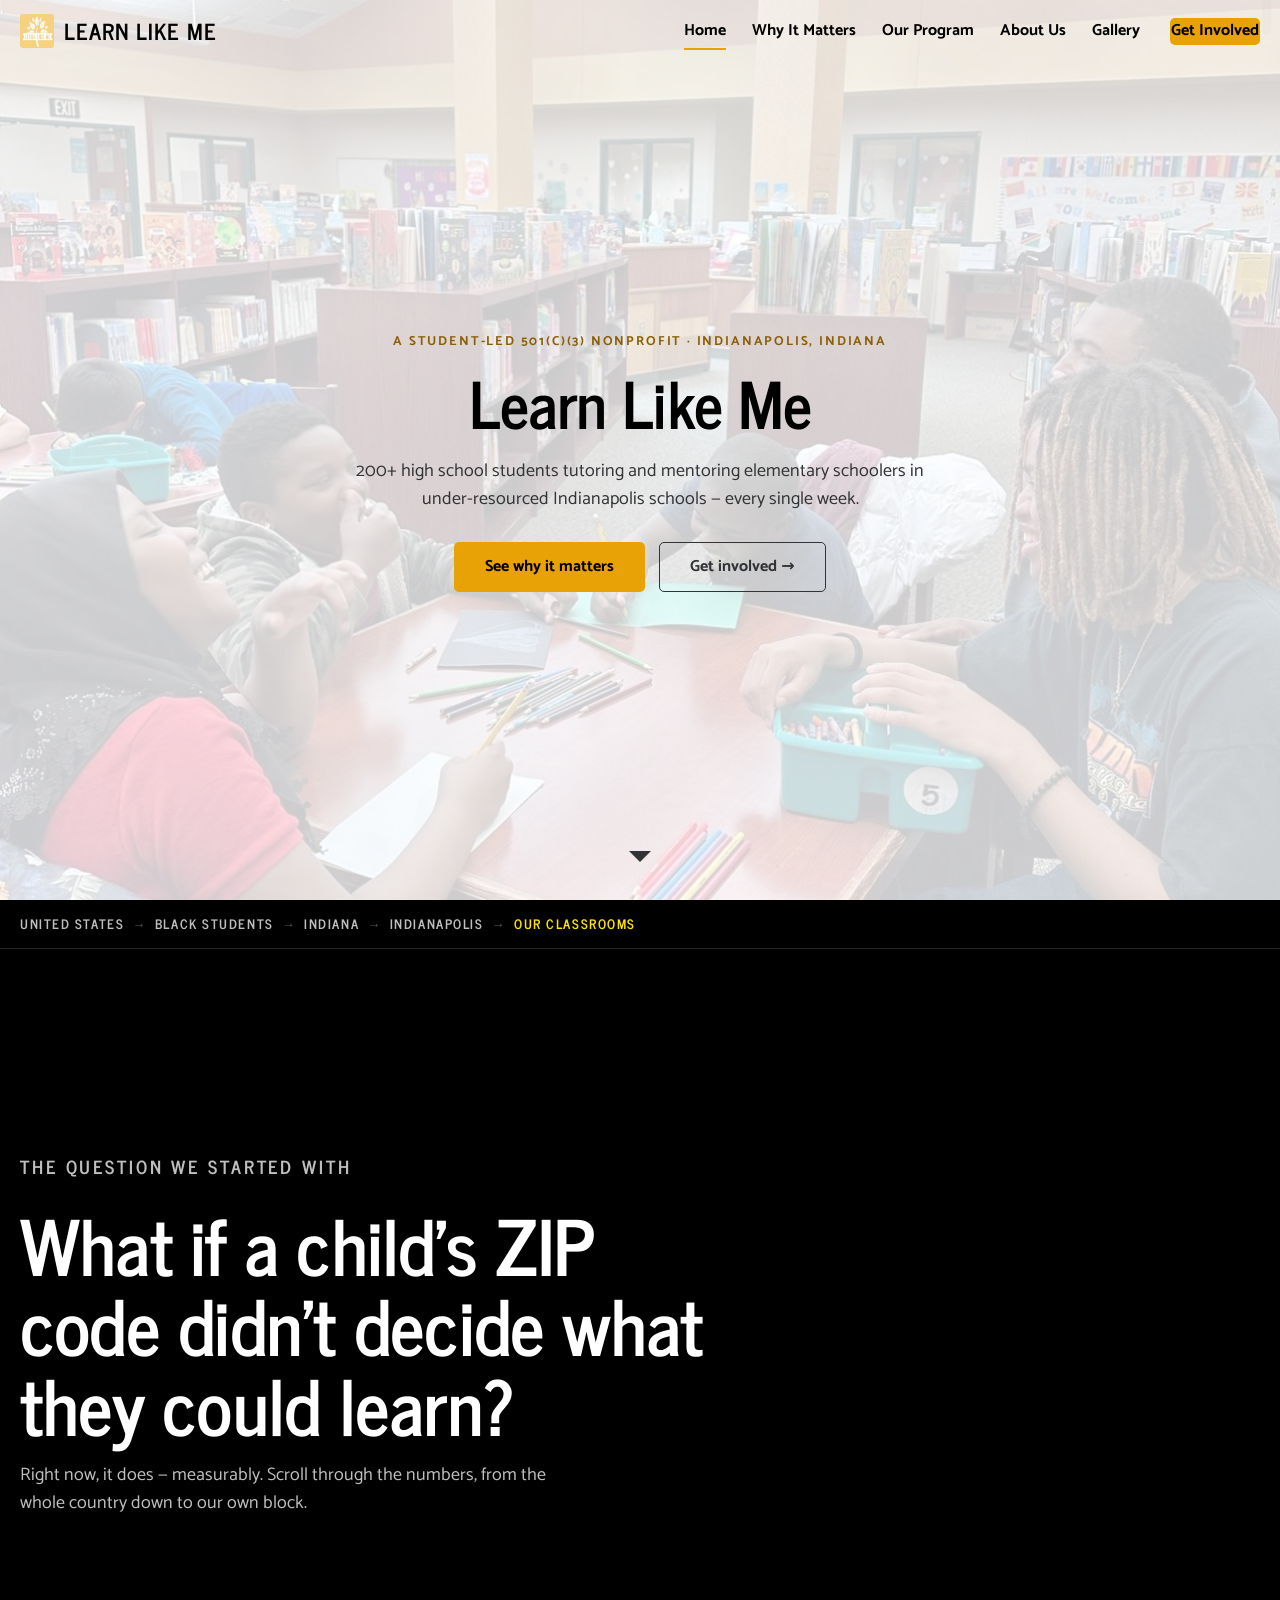
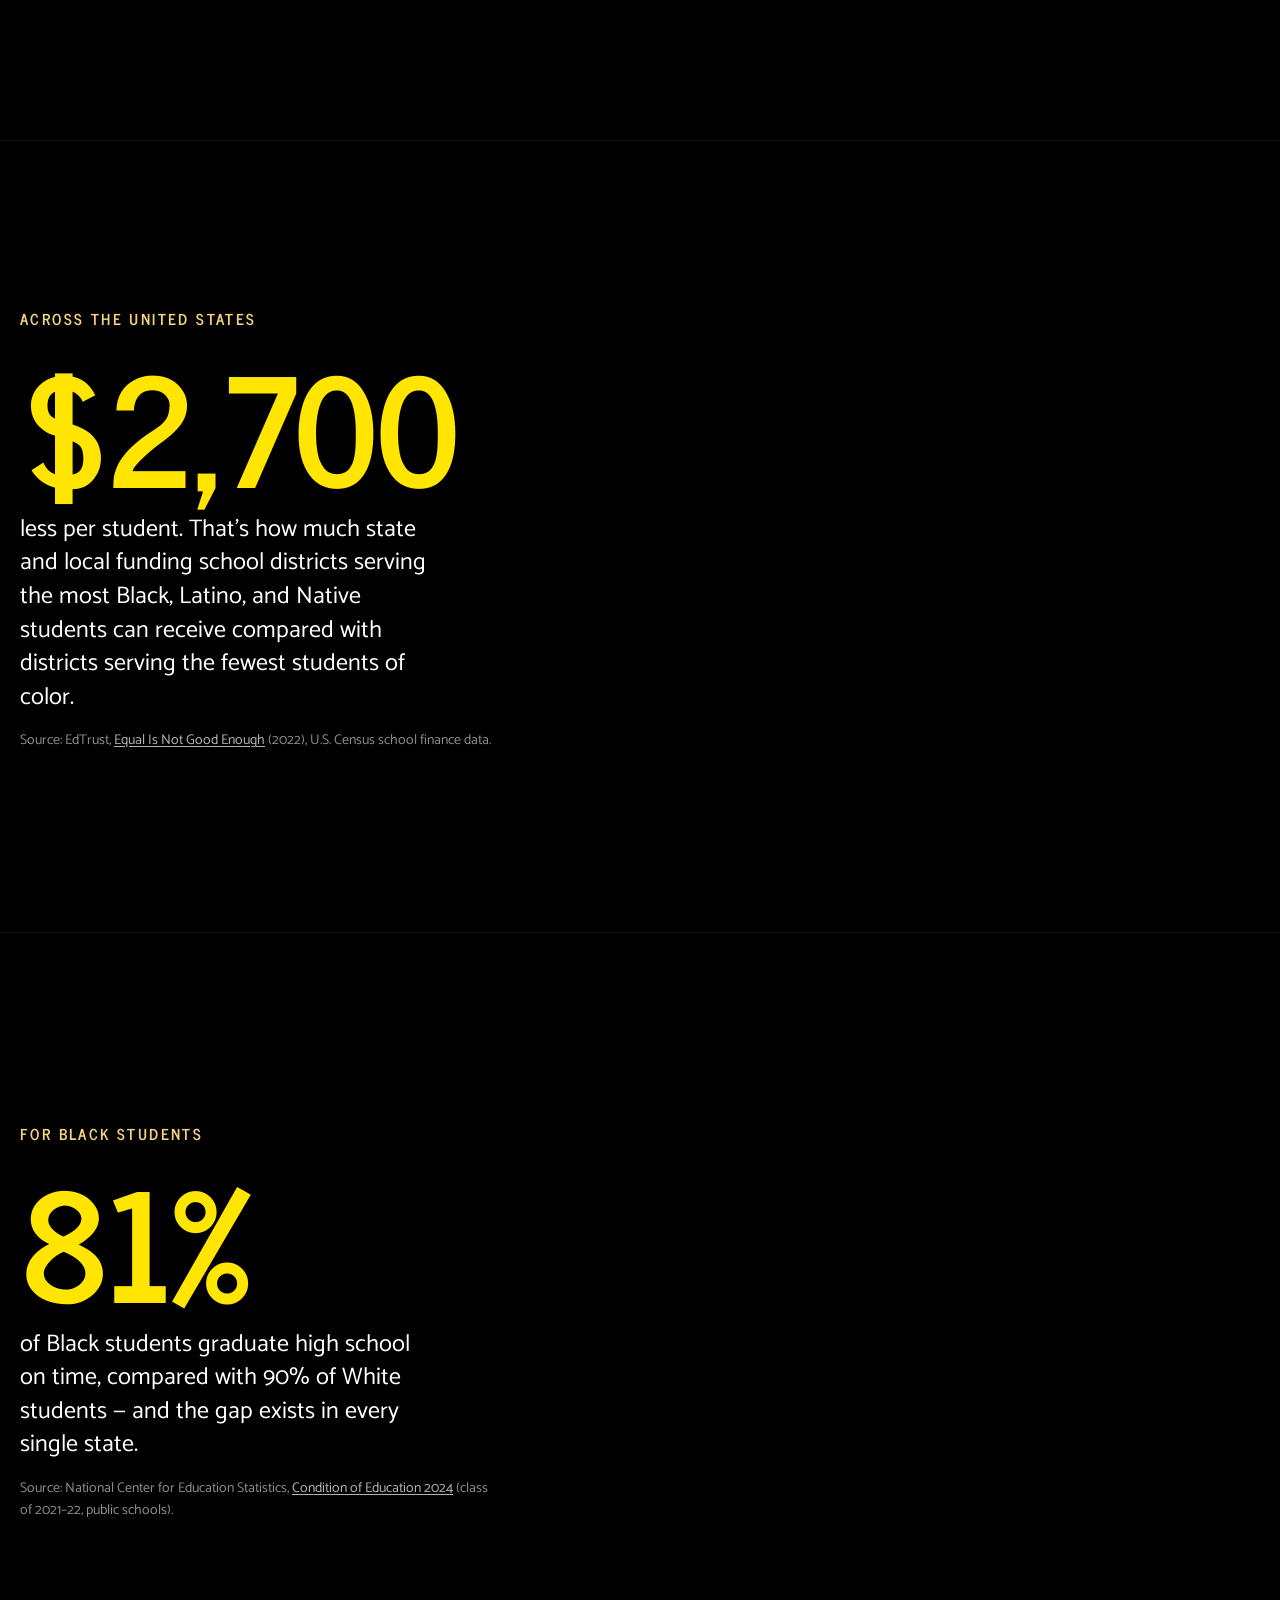
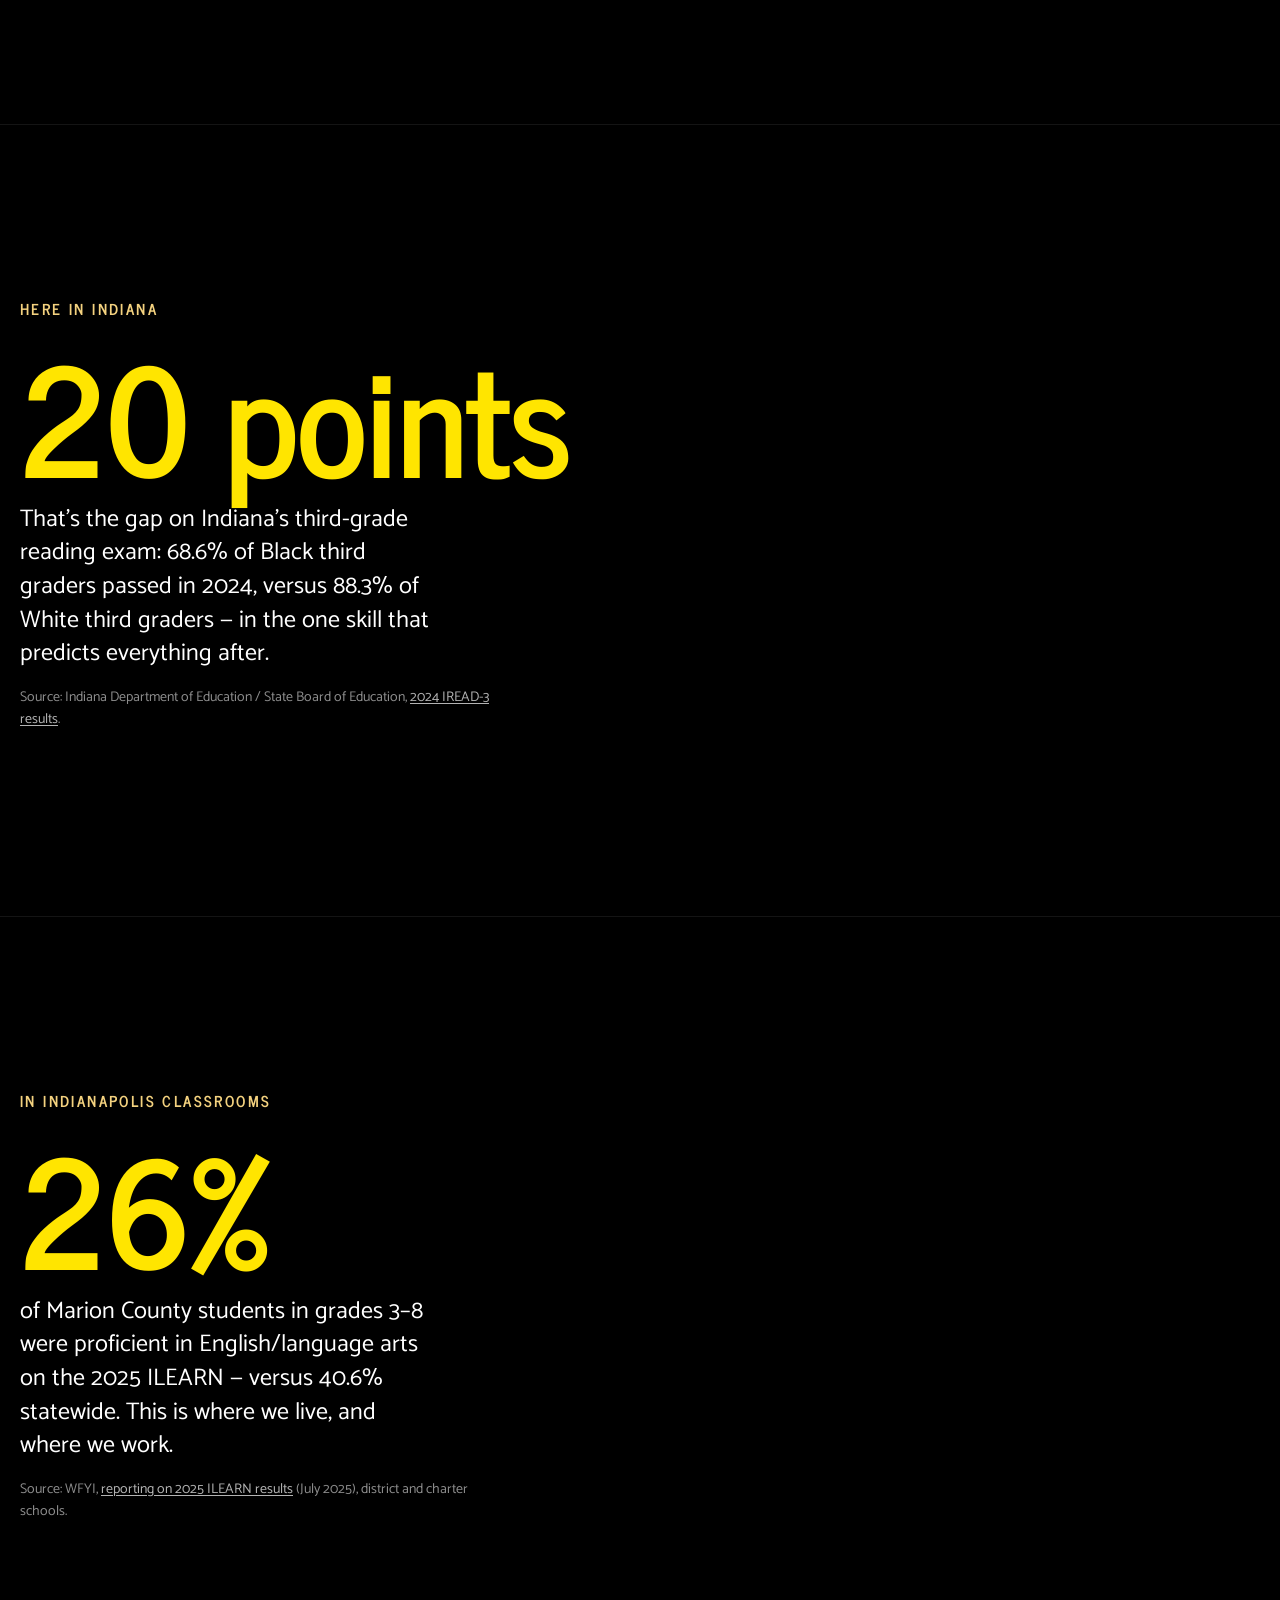
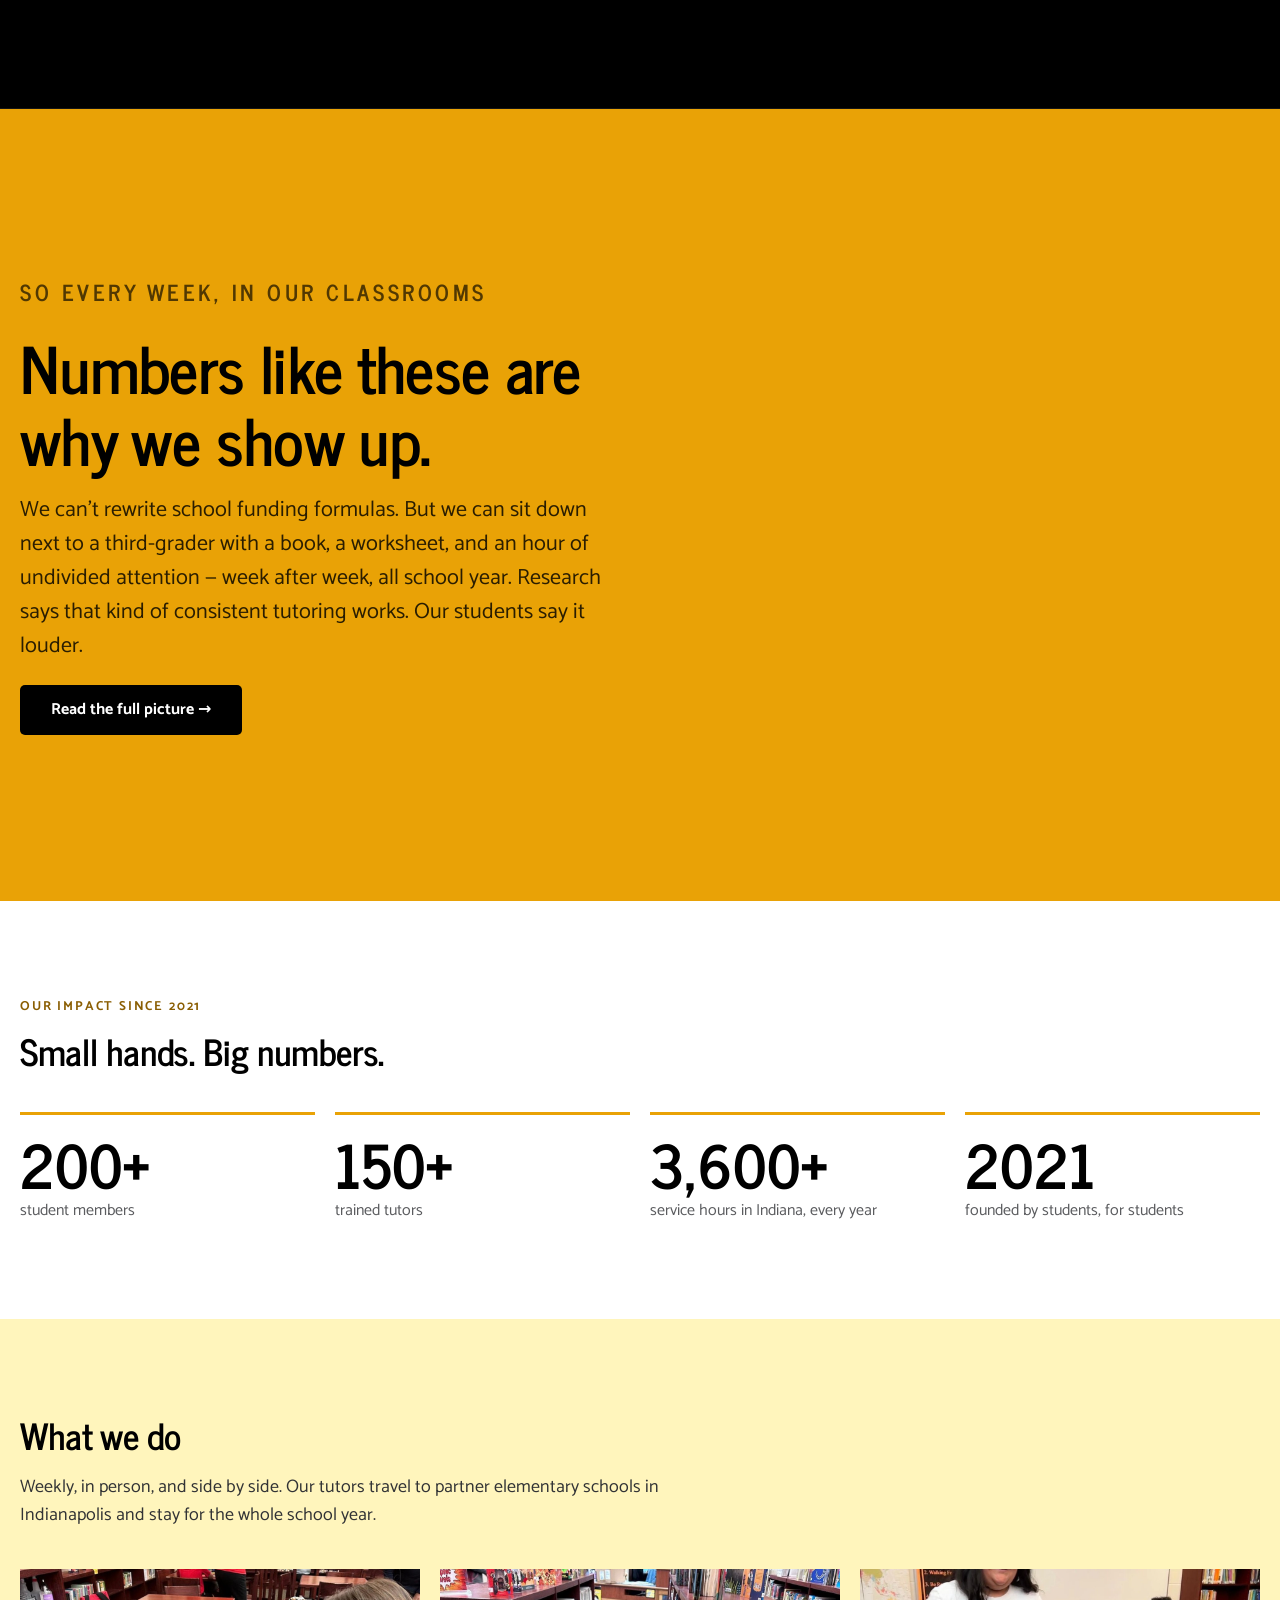
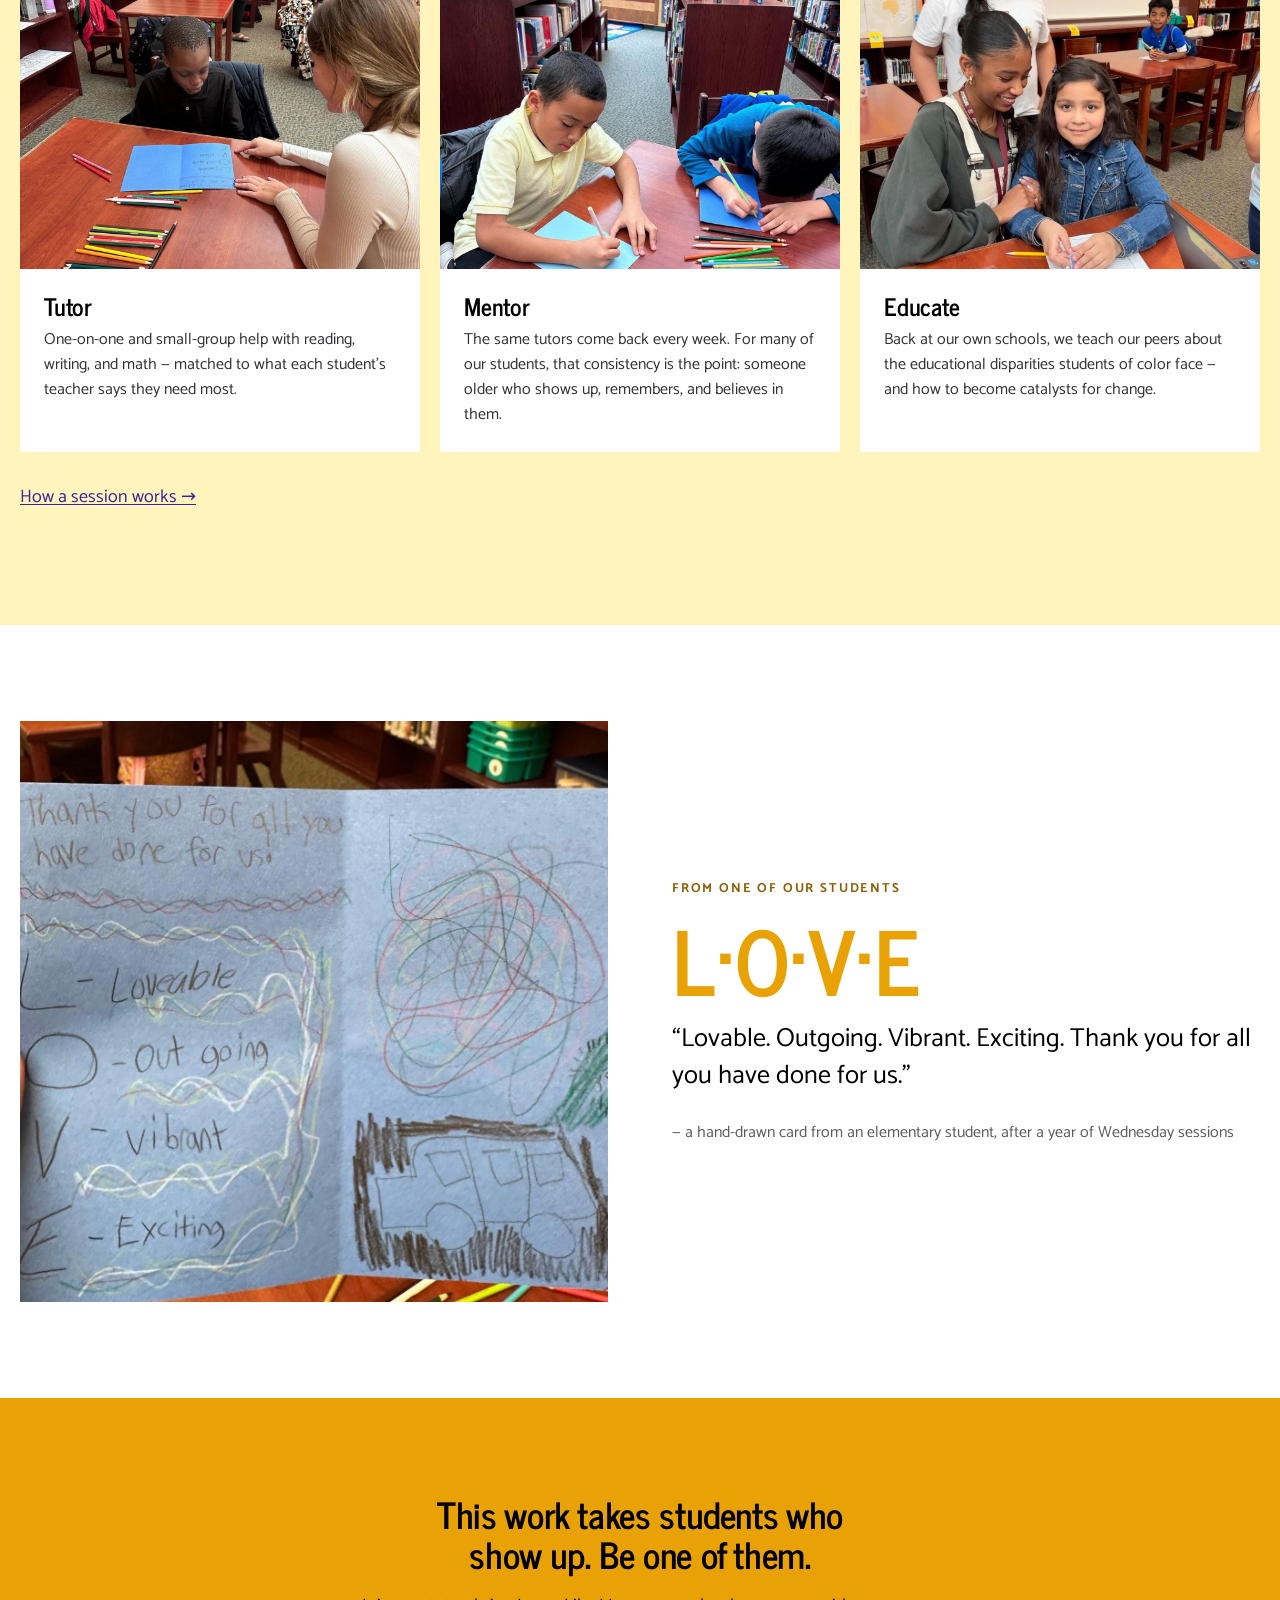
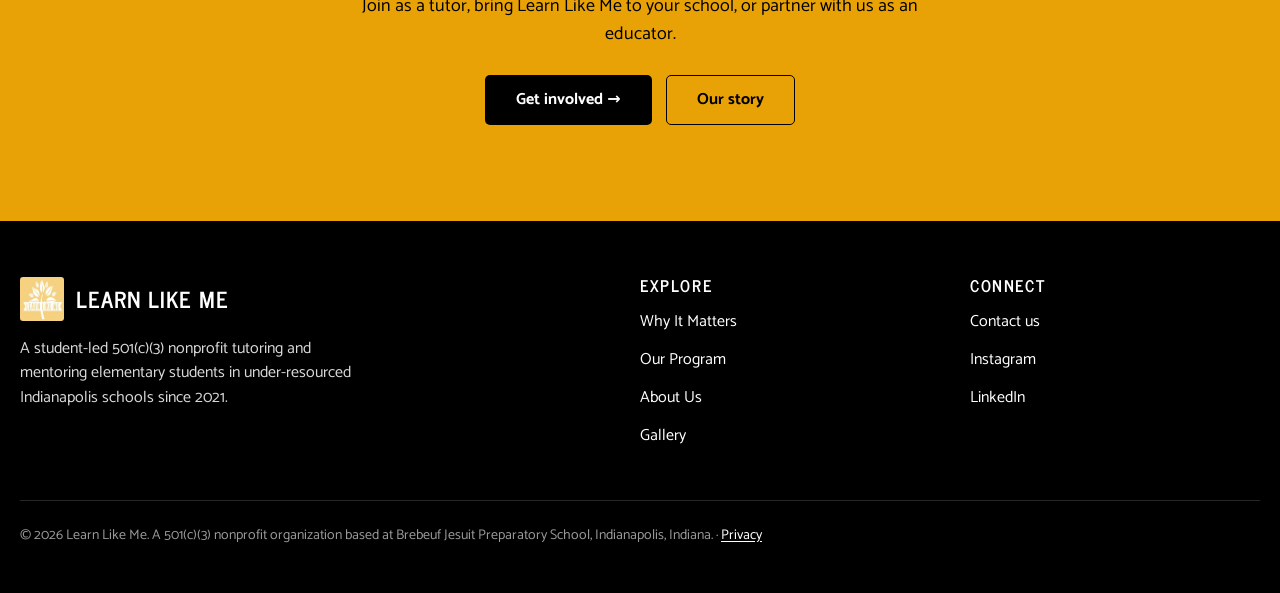
==== commit 81642b74: "v2: restore original light centered hero, move question into funnel, contrast pass - Hero back to th" ====
--- a/index.html
+++ b/index.html
@@ -46,7 +46,7 @@
 <body>
   <a class="skip-link" href="#main">Skip to content</a>
 
-  <header class="nav">
+  <header class="nav nav--on-light">
     <div class="nav__inner">
       <a class="nav__brand" href="/"><img src="/assets/img/logo.png" alt="" width="34" height="34">Learn Like Me</a>
       <nav aria-label="Main">
@@ -65,19 +65,22 @@
 
   <main id="main">
 
-    <!-- Hero -->
-    <section class="hero">
-      <div class="hero__img"><img src="/assets/img/hero-swings.jpg" alt="Learn Like Me tutors and elementary students playing together on swings at recess" fetchpriority="high"></div>
+    <!-- Hero — the original site's light, centered cover -->
+    <section class="hero hero--light">
+      <div class="hero__img"><img src="/assets/img/library-session.jpg" alt="A Learn Like Me tutoring session around tables in an elementary school library" fetchpriority="high"></div>
       <div class="hero__scrim"></div>
       <div class="container hero__content">
         <p class="eyebrow">A student-led 501(c)(3) nonprofit &middot; Indianapolis, Indiana</p>
-        <h1 class="hero__title">What if a child's ZIP code didn't decide what they could learn?</h1>
-        <p class="hero__sub">Learn Like Me is 200+ high school students who tutor and mentor elementary schoolers in under-resourced Indianapolis schools &mdash; every single week.</p>
+        <h1 class="hero__title">Learn Like Me</h1>
+        <p class="hero__sub">200+ high school students tutoring and mentoring elementary schoolers in under-resourced Indianapolis schools &mdash; every single week.</p>
         <div class="hero__actions">
           <a class="btn btn--primary" href="#the-numbers">See why it matters</a>
-          <a class="btn btn--outline btn--outline-light" href="/contact/">Get involved &rarr;</a>
-        </div>
-      </div>
+          <a class="btn btn--outline" href="/contact/">Get involved &rarr;</a>
+        </div>
+      </div>
+      <a class="hero__scroll" href="#the-numbers" aria-label="Scroll to why it matters">
+        <svg width="22" height="11" viewBox="0 0 14 7" xmlns="http://www.w3.org/2000/svg" aria-hidden="true"><polygon points="7 7 0 0 14 0"></polygon></svg>
+      </a>
     </section>
 
     <!-- Funnel: the signature scroll narrative -->
@@ -92,6 +95,14 @@
         </ol>
       </div>
 
+      <div class="funnel__panel funnel__panel--question">
+        <div class="container">
+          <p class="funnel__place">The question we started with</p>
+          <p class="funnel__question">What if a child's ZIP code didn't decide what they could learn?</p>
+          <p>Right now, it does &mdash; measurably. Scroll through the numbers, from the whole country down to our own block.</p>
+        </div>
+      </div>
+
       <div class="funnel__panel" id="panel-us">
         <div class="container">
           <p class="funnel__place">Across the United States</p>
@@ -199,7 +210,7 @@
           </div>
           <div class="reveal">
             <p class="eyebrow" style="color: var(--llm-gold-700);">From one of our students</p>
-            <p class="lovequote__letters">L&middot;O&middot;V&middot;E</p>
+            <p class="lovequote__letters" aria-hidden="true">L&middot;O&middot;V&middot;E</p>
             <blockquote>
               <p>&ldquo;Lovable. Outgoing. Vibrant. Exciting. Thank you for all you have done for us.&rdquo;</p>
               <footer>&mdash; a hand-drawn card from an elementary student, after a year of Wednesday sessions</footer>
--- a/assets/css/styles.css
+++ b/assets/css/styles.css
@@ -10,7 +10,7 @@
 :root {
   --llm-gold-500: #e9a206;
   --llm-gold-600: #cf8f05;
-  --llm-gold-700: #a97404;
+  --llm-gold-700: #8a5e03; /* darkened from #a97404: small gold text on white now passes 4.5:1 */
   --llm-gold-300: #f4d27f;
   --llm-gold-100: #fdeecb;
 
@@ -140,8 +140,8 @@
   cursor: pointer;
   transition: background-color var(--dur-fast) var(--ease), color var(--dur-fast) var(--ease), border-color var(--dur-fast) var(--ease);
 }
-.btn--primary { background: var(--llm-gold-500); color: var(--llm-white); }
-.btn--primary:hover { background: var(--llm-gold-600); color: var(--llm-white); }
+.btn--primary { background: var(--llm-gold-500); color: var(--llm-black); }
+.btn--primary:hover { background: var(--llm-yellow); color: var(--llm-black); }
 .btn--ink { background: var(--llm-black); color: var(--llm-white); }
 .btn--ink:hover { background: #1d1d1f; color: var(--llm-white); }
 .btn--outline { background: transparent; color: currentColor; border-color: currentColor; }
@@ -189,6 +189,13 @@
 .nav__cta { margin-left: 4px; }
 
 .nav.is-scrolled, .nav--solid { background: var(--llm-black); box-shadow: var(--shadow-sm); }
+
+/* nav over a light hero: dark links until scrolled, then the black bar takes over */
+.nav--on-light:not(.is-scrolled) .nav__brand,
+.nav--on-light:not(.is-scrolled) .nav__links a { color: var(--llm-black); }
+.nav--on-light:not(.is-scrolled) .nav__links a:hover,
+.nav--on-light:not(.is-scrolled) .nav__links a[aria-current="page"] { border-bottom-color: var(--llm-gold-500); }
+.nav--on-light:not(.is-scrolled) .nav__toggle span { background: var(--llm-black); }
 
 .nav__toggle {
   display: none;
@@ -210,7 +217,9 @@
     transition: transform 0.3s var(--ease);
   }
   .nav__links.is-open { transform: translateX(0); }
-  .nav__links a { font-size: 24px; }
+  .nav__links a, .nav--on-light:not(.is-scrolled) .nav__links a { font-size: 24px; color: var(--llm-black); }
+  .nav__links a:hover, .nav__links a[aria-current="page"] { border-bottom-color: var(--llm-black); color: var(--llm-black); }
+  body.nav-open .nav__toggle span { background: var(--llm-black); }
   body.nav-open { overflow: hidden; }
   .nav__toggle { position: relative; z-index: 60; }
   body.nav-open .nav__toggle span:nth-child(1) { transform: translateY(7px) rotate(45deg); }
@@ -246,17 +255,47 @@
 
 .hero--page { min-height: 62svh; }
 
+/* light hero — the original site's look: photo under a white wash, centered dark wordmark */
+.hero--light { align-items: center; color: var(--llm-ink); text-align: center; }
+.hero--light .hero__scrim { background: var(--overlay-light, rgba(255, 255, 255, 0.8)); }
+.hero--light .hero__content { padding: 120px var(--gutter) 96px; display: flex; flex-direction: column; align-items: center; }
+.hero--light .hero__content .eyebrow { color: var(--llm-gold-700); }
+.hero--light .hero__title { color: var(--llm-black); max-width: none; }
+.hero--light .hero__sub { color: var(--llm-ink); margin-left: auto; margin-right: auto; }
+.hero--light .hero__actions { justify-content: center; }
+
+.hero__scroll {
+  position: absolute;
+  left: 50%;
+  bottom: 26px;
+  transform: translateX(-50%);
+  padding: 12px;
+  line-height: 0;
+}
+.hero__scroll svg { display: block; }
+.hero__scroll polygon { fill: var(--llm-ink); transition: fill var(--dur-fast) var(--ease); }
+.hero__scroll:hover polygon { fill: var(--llm-gold-700); }
+@media (prefers-reduced-motion: no-preference) {
+  .hero__scroll { animation: hero-nudge 2.4s var(--ease) infinite; }
+  @keyframes hero-nudge {
+    0%, 100% { transform: translateX(-50%) translateY(0); }
+    50% { transform: translateX(-50%) translateY(6px); }
+  }
+}
+
 /* ---------- Sections / bands ---------- */
 .band { padding: var(--section-y) 0; }
 .band--cream { background: var(--llm-cream); }
 .band--cream-100 { background: var(--llm-cream-100); }
 .band--warm { background: var(--llm-warm-050); }
-.band--gold { background: var(--llm-gold-500); color: var(--llm-white); }
-.band--gold h2, .band--gold h3 { color: var(--llm-white); }
+.band--gold { background: var(--llm-gold-500); color: var(--llm-black); }
+.band--gold h2, .band--gold h3 { color: var(--llm-black); }
 .band--ink { background: var(--llm-black); color: rgba(255,255,255,0.92); }
 .band--ink h2, .band--ink h3 { color: var(--llm-white); }
-.band--gold a:not(.btn), .band--ink a:not(.btn) { color: var(--llm-yellow); }
-.band--gold a:not(.btn):hover, .band--ink a:not(.btn):hover { color: var(--llm-yellow-200); }
+.band--gold a:not(.btn) { color: var(--llm-black); }
+.band--gold a:not(.btn):hover { color: var(--llm-white); }
+.band--ink a:not(.btn) { color: var(--llm-yellow); }
+.band--ink a:not(.btn):hover { color: var(--llm-yellow-200); }
 
 .section-head { max-width: 640px; margin-bottom: 40px; }
 .section-head--center { margin-left: auto; margin-right: auto; text-align: center; }
@@ -290,10 +329,10 @@
   font-size: 13px;
   letter-spacing: 0.12em;
   text-transform: uppercase;
-  color: rgba(255, 255, 255, 0.35);
+  color: rgba(255, 255, 255, 0.48);
   transition: color 0.3s var(--ease);
 }
-.funnel__crumb li::after { content: "\2192"; margin-left: 8px; color: rgba(255,255,255,0.25); }
+.funnel__crumb li::after { content: "\2192"; margin-left: 8px; color: rgba(255,255,255,0.35); }
 .funnel__crumb li:last-child::after { content: none; }
 .funnel__crumb li.is-active { color: var(--llm-yellow); }
 .funnel__crumb li.is-passed { color: rgba(255, 255, 255, 0.75); }
@@ -336,15 +375,33 @@
 .funnel__source a { color: rgba(255, 255, 255, 0.7); }
 
 /* pivot: the panel where the problem becomes the answer */
-.funnel__panel--pivot { background: var(--llm-gold-500); border-bottom: 0; }
-.funnel__panel--pivot .funnel__place { color: rgba(0, 0, 0, 0.55); }
+.funnel__panel--pivot { background: var(--llm-gold-500); border-bottom: 0; color: var(--llm-black); }
+.funnel__panel--pivot .funnel__place { color: rgba(0, 0, 0, 0.65); }
 .funnel__panel--pivot h2 {
   font-size: clamp(36px, 6vw, 64px);
-  color: var(--llm-white);
+  color: var(--llm-black);
   max-width: 18ch;
   margin-bottom: 18px;
 }
-.funnel__panel--pivot p { color: rgba(255, 255, 255, 0.95); font-size: clamp(18px, 2.2vw, 22px); max-width: 46ch; }
+.funnel__panel--pivot p { color: rgba(0, 0, 0, 0.82); font-size: clamp(18px, 2.2vw, 22px); max-width: 46ch; }
+.funnel__panel--pivot a:not(.btn) { color: var(--llm-black); }
+
+/* intro hook panel: the question, before the numbers */
+.funnel__panel--question .funnel__question {
+  font-family: var(--font-display);
+  font-weight: 700;
+  font-size: clamp(36px, 6.5vw, 76px);
+  line-height: 1.05;
+  letter-spacing: -0.01em;
+  color: var(--llm-white);
+  max-width: 16ch;
+  margin: 0 0 20px;
+}
+.funnel__panel--question p:not(.funnel__question) {
+  color: rgba(255, 255, 255, 0.75);
+  font-size: var(--fs-body-lg);
+  max-width: 50ch;
+}
 
 /* ---------- Impact stats ---------- */
 .stats {
@@ -438,6 +495,7 @@
   background: var(--llm-cream);
   padding: 12px 22px;
 }
+.band--cream .values li { background: var(--llm-white); }
 
 /* ---------- Sources / citations ---------- */
 .sources { font-size: var(--fs-small); color: var(--llm-ink-600); }
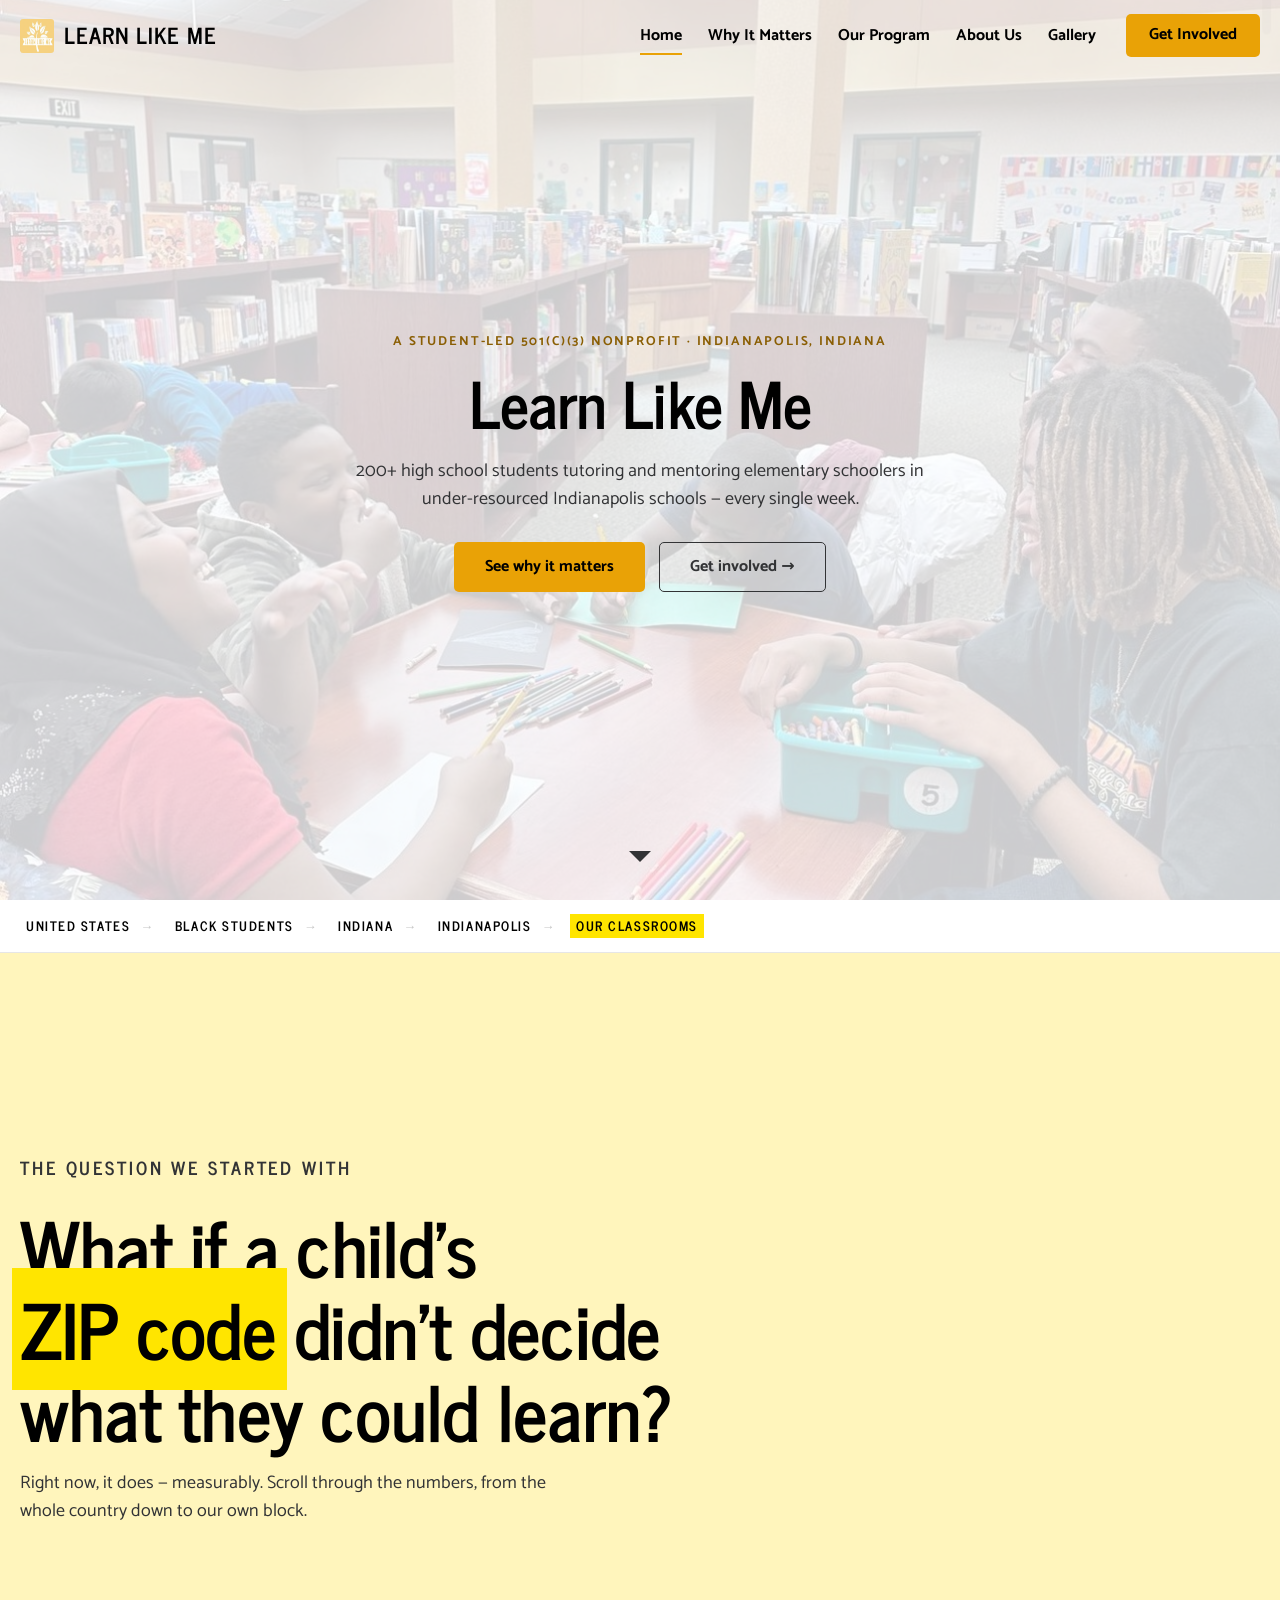
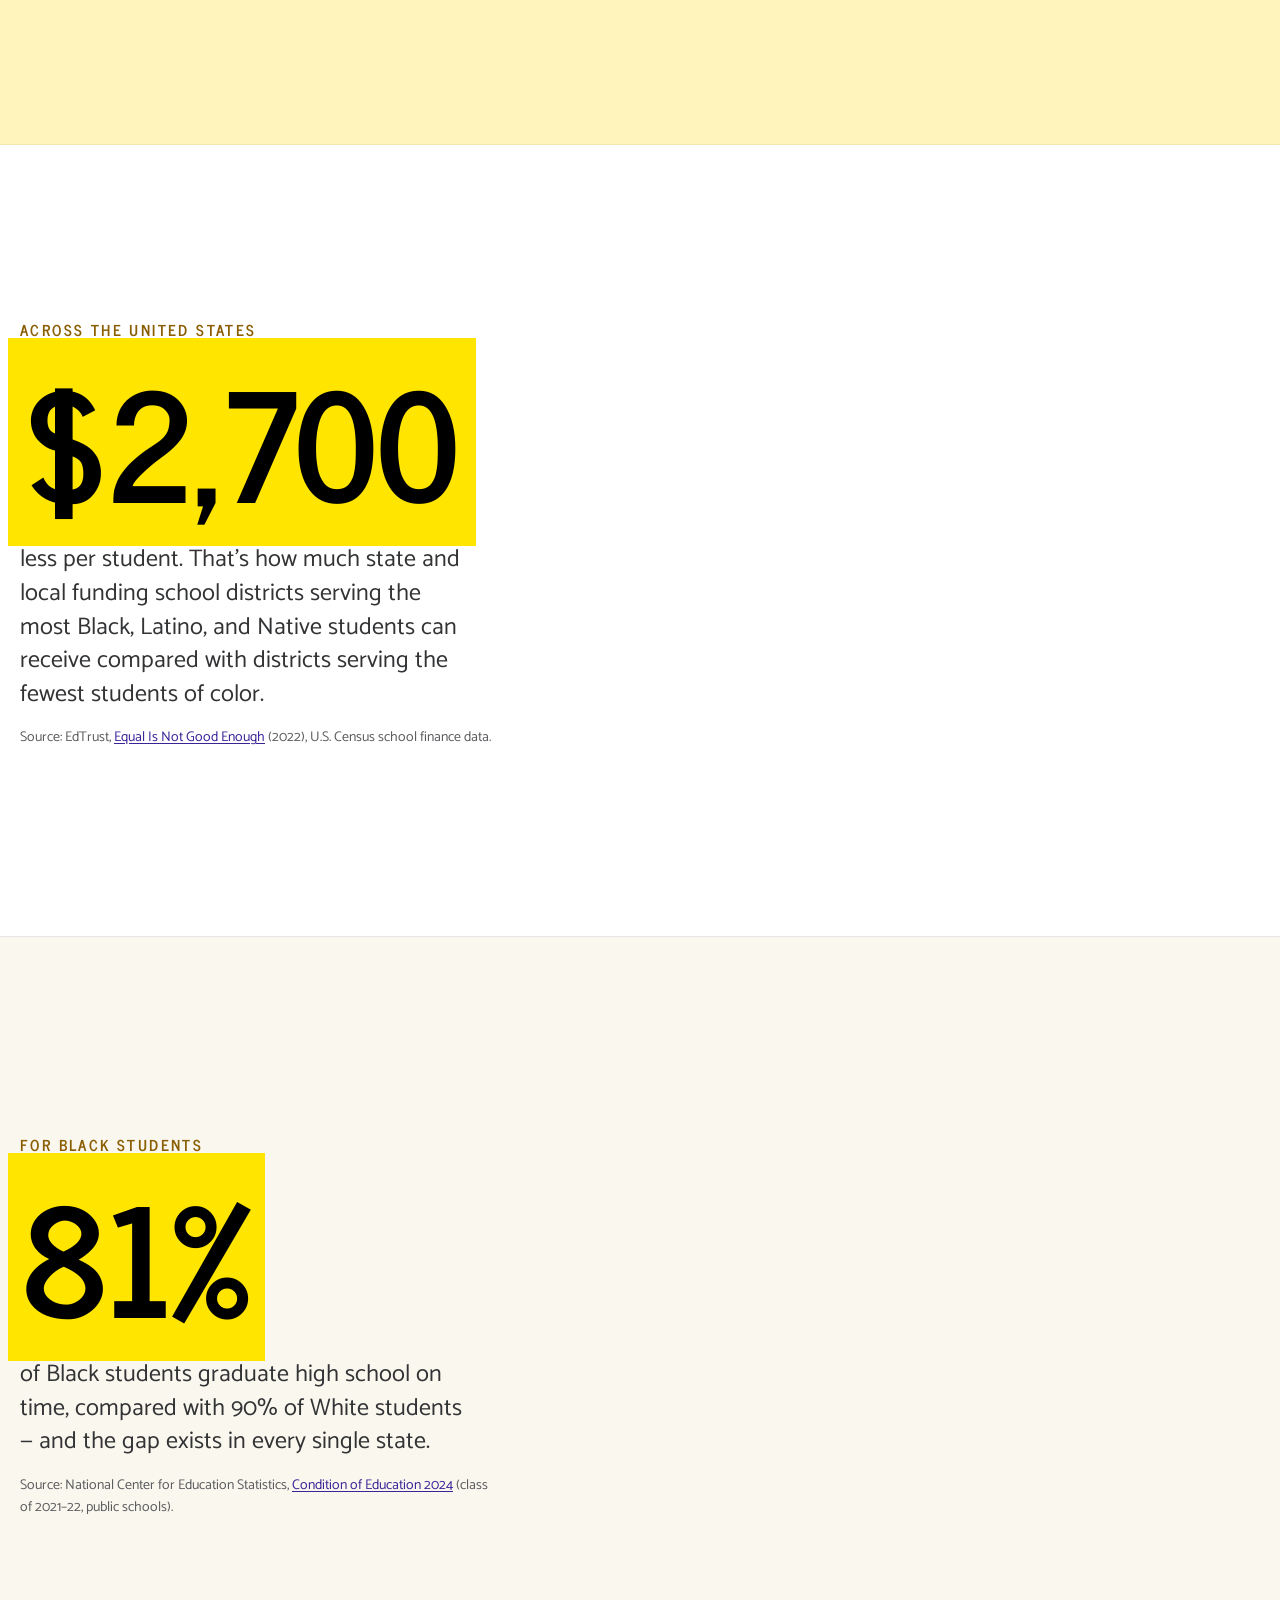
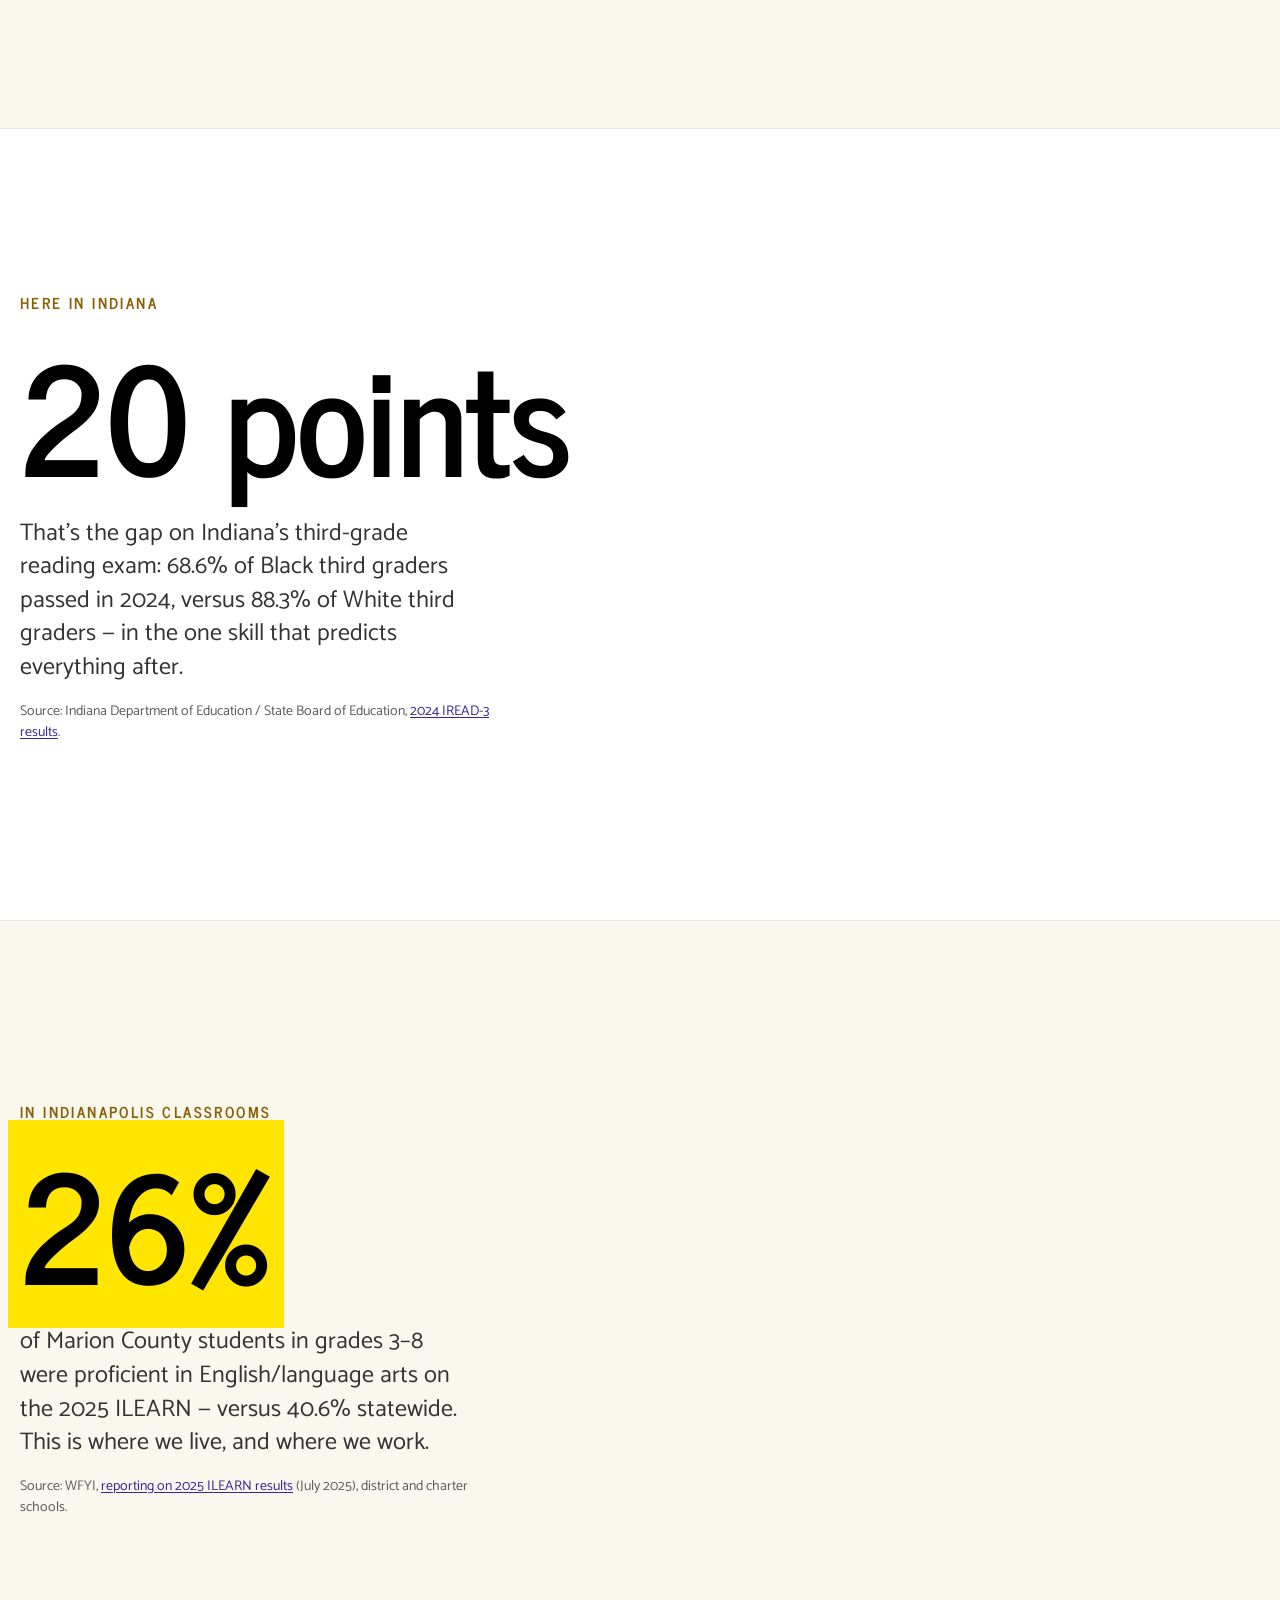
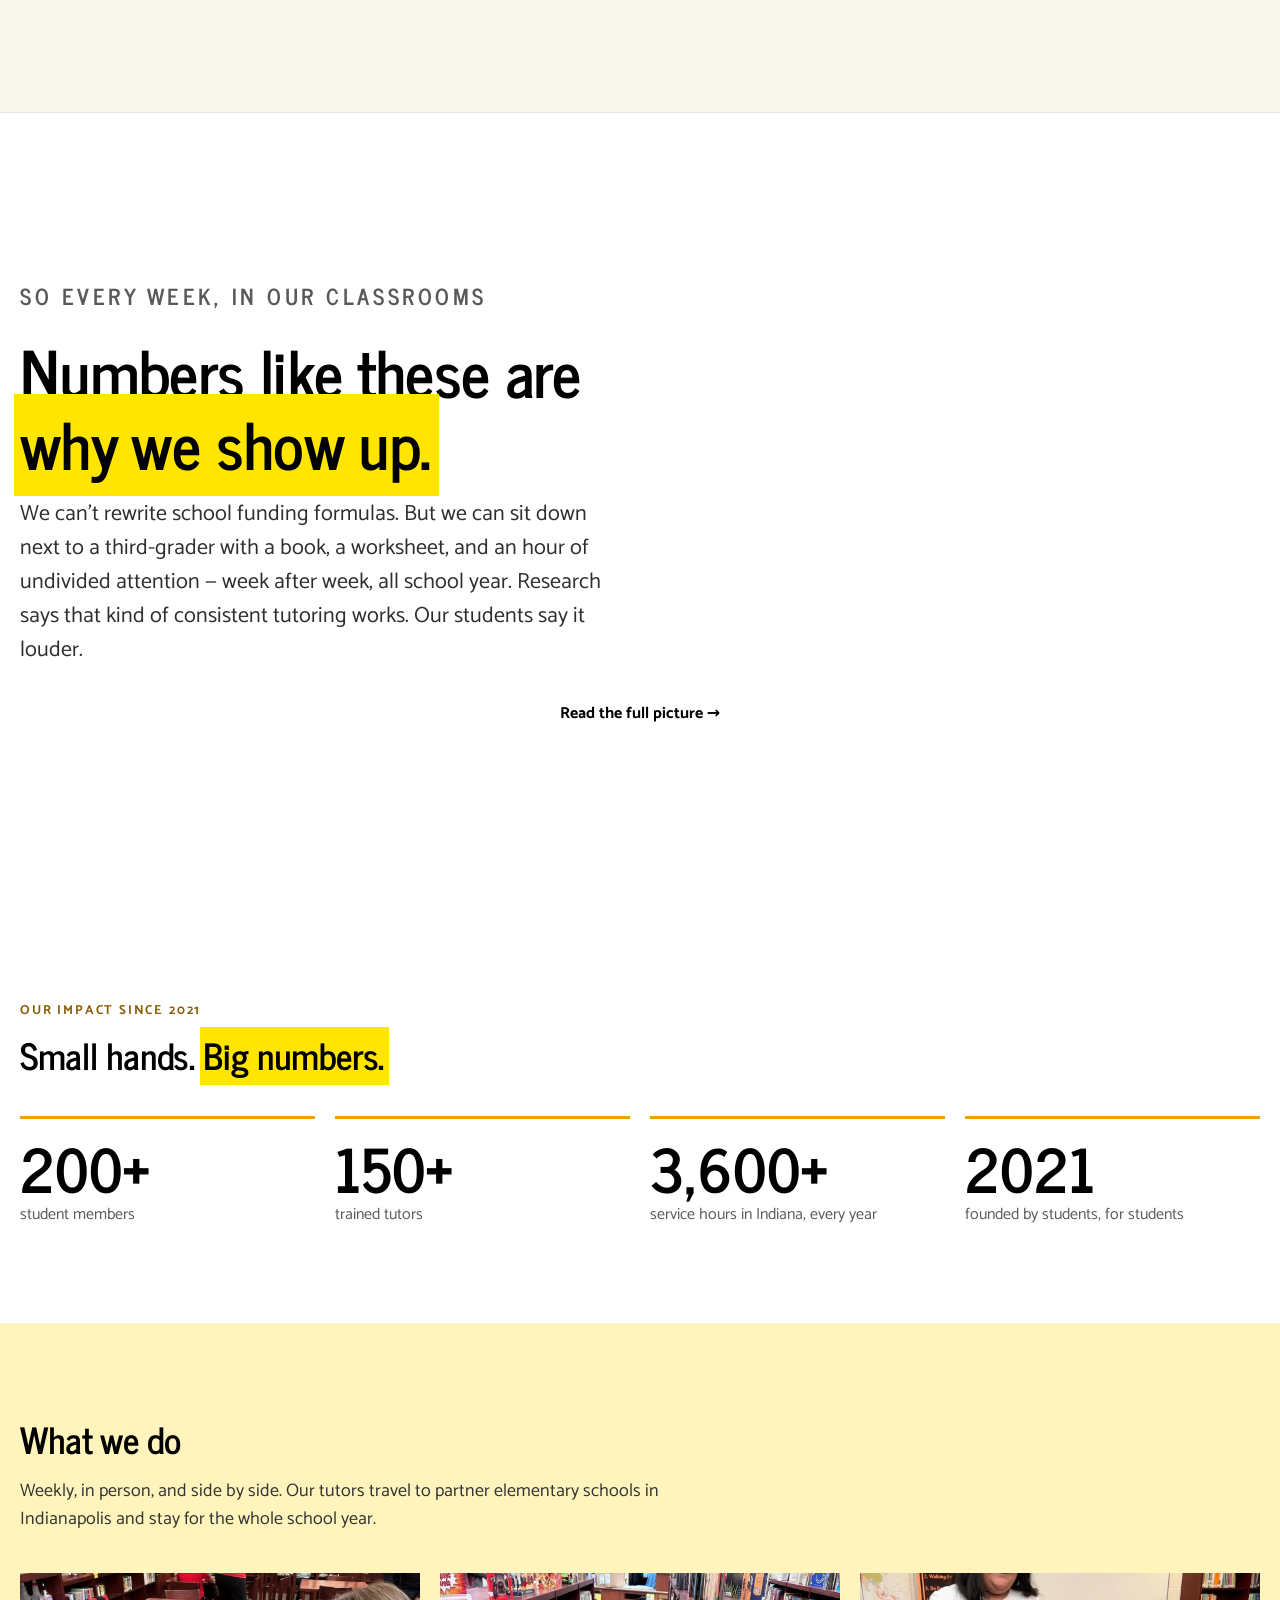
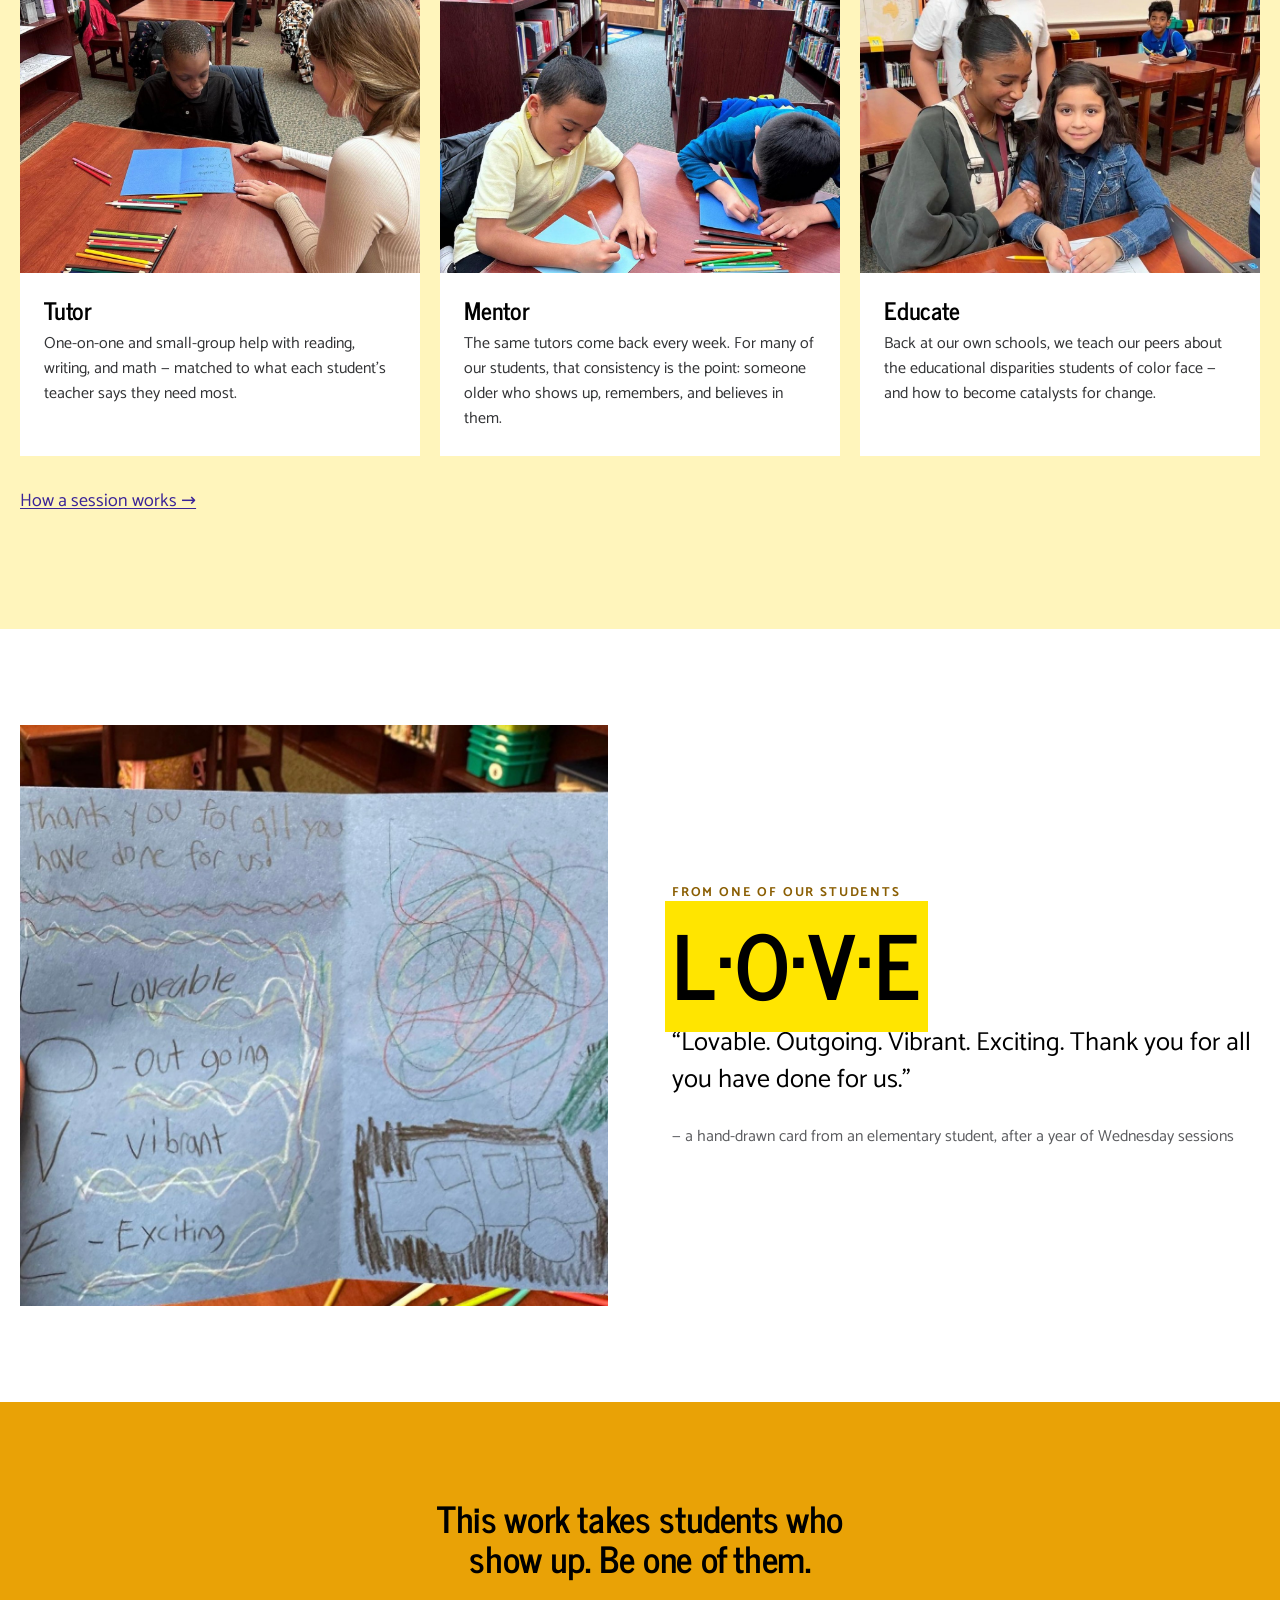
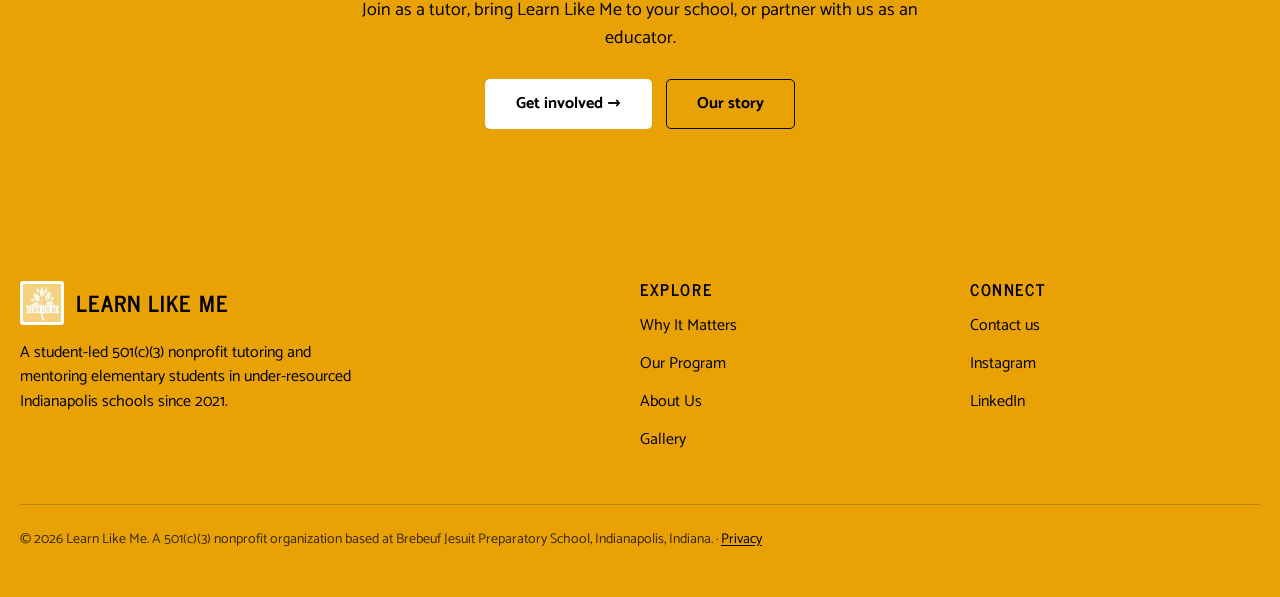
==== commit 8dfb1d3a: "v3: warm light theme — gold/cream/white, highlighter effect, motion polish - Kill black as a surface" ====
--- a/index.html
+++ b/index.html
@@ -46,7 +46,7 @@
 <body>
   <a class="skip-link" href="#main">Skip to content</a>
 
-  <header class="nav nav--on-light">
+  <header class="nav">
     <div class="nav__inner">
       <a class="nav__brand" href="/"><img src="/assets/img/logo.png" alt="" width="34" height="34">Learn Like Me</a>
       <nav aria-label="Main">
@@ -66,7 +66,7 @@
   <main id="main">
 
     <!-- Hero — the original site's light, centered cover -->
-    <section class="hero hero--light">
+    <section class="hero">
       <div class="hero__img"><img src="/assets/img/library-session.jpg" alt="A Learn Like Me tutoring session around tables in an elementary school library" fetchpriority="high"></div>
       <div class="hero__scrim"></div>
       <div class="container hero__content">
@@ -93,12 +93,13 @@
           <li data-panel="panel-indy">Indianapolis</li>
           <li data-panel="panel-us-answer">Our Classrooms</li>
         </ol>
+        <div class="funnel__progress" aria-hidden="true"></div>
       </div>
 
       <div class="funnel__panel funnel__panel--question">
         <div class="container">
           <p class="funnel__place">The question we started with</p>
-          <p class="funnel__question">What if a child's ZIP code didn't decide what they could learn?</p>
+          <p class="funnel__question">What if a child's <span class="hl">ZIP code</span> didn't decide what they could learn?</p>
           <p>Right now, it does &mdash; measurably. Scroll through the numbers, from the whole country down to our own block.</p>
         </div>
       </div>
@@ -106,7 +107,7 @@
       <div class="funnel__panel" id="panel-us">
         <div class="container">
           <p class="funnel__place">Across the United States</p>
-          <p class="funnel__stat">$<span data-count="2700">2,700</span></p>
+          <p class="funnel__stat"><span class="hl">$<span data-count="2700">2,700</span></span></p>
           <p class="funnel__claim">less per student. That's how much state and local funding school districts serving the most Black, Latino, and Native students can receive compared with districts serving the fewest students of color.</p>
           <p class="funnel__source">Source: EdTrust, <a href="https://edtrust.org/rti/equal-is-not-good-enough/" rel="noopener">Equal Is Not Good Enough</a> (2022), U.S. Census school finance data.</p>
         </div>
@@ -115,7 +116,7 @@
       <div class="funnel__panel" id="panel-black">
         <div class="container">
           <p class="funnel__place">For Black students</p>
-          <p class="funnel__stat"><span data-count="81">81</span>%</p>
+          <p class="funnel__stat"><span class="hl"><span data-count="81">81</span>%</span></p>
           <p class="funnel__claim">of Black students graduate high school on time, compared with 90% of White students &mdash; and the gap exists in every single state.</p>
           <p class="funnel__source">Source: National Center for Education Statistics, <a href="https://nces.ed.gov/programs/coe/indicator/coi/high-school-graduation-rates" rel="noopener">Condition of Education 2024</a> (class of 2021&ndash;22, public schools).</p>
         </div>
@@ -124,7 +125,7 @@
       <div class="funnel__panel" id="panel-indiana">
         <div class="container">
           <p class="funnel__place">Here in Indiana</p>
-          <p class="funnel__stat"><span data-count="20">20</span> points</p>
+          <p class="funnel__stat"><span class="hl"><span data-count="20">20</span> points</span></p>
           <p class="funnel__claim">That's the gap on Indiana's third-grade reading exam: 68.6% of Black third graders passed in 2024, versus 88.3% of White third graders &mdash; in the one skill that predicts everything after.</p>
           <p class="funnel__source">Source: Indiana Department of Education / State Board of Education, <a href="https://www.in.gov/sboe/files/08.14.24-SBOE-IREAD-Results.pdf" rel="noopener">2024 IREAD-3 results</a>.</p>
         </div>
@@ -133,7 +134,7 @@
       <div class="funnel__panel" id="panel-indy">
         <div class="container">
           <p class="funnel__place">In Indianapolis classrooms</p>
-          <p class="funnel__stat"><span data-count="26">26</span>%</p>
+          <p class="funnel__stat"><span class="hl"><span data-count="26">26</span>%</span></p>
           <p class="funnel__claim">of Marion County students in grades 3&ndash;8 were proficient in English/language arts on the 2025 ILEARN &mdash; versus 40.6% statewide. This is where we live, and where we work.</p>
           <p class="funnel__source">Source: WFYI, <a href="https://www.wfyi.org/news/articles/marion-county-2025-student-achievement-ilearn-gaps" rel="noopener">reporting on 2025 ILEARN results</a> (July 2025), district and charter schools.</p>
         </div>
@@ -142,10 +143,10 @@
       <div class="funnel__panel funnel__panel--pivot" id="panel-us-answer">
         <div class="container">
           <p class="funnel__place">So every week, in our classrooms</p>
-          <h2>Numbers like these are why we show up.</h2>
+          <h2>Numbers like these are <span class="hl">why we show up.</span></h2>
           <p>We can't rewrite school funding formulas. But we can sit down next to a third-grader with a book, a worksheet, and an hour of undivided attention &mdash; week after week, all school year. Research says that kind of consistent tutoring works. Our students say it louder.</p>
           <div class="hero__actions">
-            <a class="btn btn--ink" href="/why-it-matters/">Read the full picture &rarr;</a>
+            <a class="btn btn--white" href="/why-it-matters/">Read the full picture &rarr;</a>
           </div>
         </div>
       </div>
@@ -156,7 +157,7 @@
       <div class="container">
         <div class="section-head reveal">
           <p class="eyebrow" style="color: var(--llm-gold-700);">Our impact since 2021</p>
-          <h2>Small hands. Big numbers.</h2>
+          <h2>Small hands. <span class="hl">Big numbers.</span></h2>
         </div>
         <div class="stats">
           <div class="stat reveal"><span class="stat__num"><span data-count="200">200</span>+</span><p class="stat__label">student members</p></div>
@@ -210,7 +211,7 @@
           </div>
           <div class="reveal">
             <p class="eyebrow" style="color: var(--llm-gold-700);">From one of our students</p>
-            <p class="lovequote__letters" aria-hidden="true">L&middot;O&middot;V&middot;E</p>
+            <p class="lovequote__letters" aria-hidden="true"><span class="hl">L&middot;O&middot;V&middot;E</span></p>
             <blockquote>
               <p>&ldquo;Lovable. Outgoing. Vibrant. Exciting. Thank you for all you have done for us.&rdquo;</p>
               <footer>&mdash; a hand-drawn card from an elementary student, after a year of Wednesday sessions</footer>
@@ -226,8 +227,8 @@
         <h2>This work takes students who show up. Be one of them.</h2>
         <p>Join as a tutor, bring Learn Like Me to your school, or partner with us as an educator.</p>
         <div class="hero__actions">
-          <a class="btn btn--ink" href="/contact/">Get involved &rarr;</a>
-          <a class="btn btn--outline btn--outline-light" href="/about-us/">Our story</a>
+          <a class="btn btn--white" href="/contact/">Get involved &rarr;</a>
+          <a class="btn btn--outline" href="/about-us/">Our story</a>
         </div>
       </div>
     </section>
--- a/assets/css/styles.css
+++ b/assets/css/styles.css
@@ -1,16 +1,16 @@
 /* ============================================================
-   Learn Like Me — learnlikeme.org
+   Learn Like Me — learnlikeme.org  (v3: warm light theme)
    Tokens sourced from the Learn Like Me Design System
-   (Claude Design project 9d90691c), which mirrors the live
-   brand: gold #e9a206, cream, yellow, indigo; News Cycle 700
-   headings + Catamaran body; flat color bands; 5px radius.
+   (Claude Design project 9d90691c): gold #e9a206, cream,
+   yellow, indigo; News Cycle 700 headings + Catamaran body;
+   flat color bands; 5px radius. Black is ink, not a surface.
    ============================================================ */
 
 /* ---------- Tokens ---------- */
 :root {
   --llm-gold-500: #e9a206;
   --llm-gold-600: #cf8f05;
-  --llm-gold-700: #8a5e03; /* darkened from #a97404: small gold text on white now passes 4.5:1 */
+  --llm-gold-700: #8a5e03; /* small gold text on white passes 4.5:1 */
   --llm-gold-300: #f4d27f;
   --llm-gold-100: #fdeecb;
 
@@ -56,11 +56,11 @@
 
   --radius-sm: 5px;
   --shadow-sm: 0 4px 16px rgba(0, 0, 0, 0.08);
-  --shadow-lg: 0 12px 24px rgba(0, 0, 0, 0.24);
+  --shadow-md: 0 7px 11px rgba(0, 0, 0, 0.12);
   --ease: cubic-bezier(0.4, 0, 0.22, 1);
   --dur-fast: 0.2s;
 
-  --overlay-dark: rgba(0, 0, 0, 0.55);
+  --overlay-light: rgba(255, 255, 255, 0.8);
   color-scheme: light;
 }
 
@@ -116,6 +116,7 @@
   font-weight: 700;
   letter-spacing: 0.14em;
   text-transform: uppercase;
+  color: var(--llm-gold-700);
   margin: 0 0 14px;
 }
 
@@ -125,6 +126,29 @@
   padding: 10px 16px; z-index: 100;
 }
 .skip-link:focus { left: 0; }
+
+/* ---------- Highlighter sweep (signature effect) ----------
+   A teacher's-marker swipe of brand yellow behind key words and
+   numbers, revealed on scroll. Text stays black on yellow. */
+.hl {
+  position: relative;
+  z-index: 0;
+  white-space: nowrap;
+}
+.hl::before {
+  content: "";
+  position: absolute;
+  z-index: -1;
+  inset: 0.06em -0.14em -0.02em -0.1em;
+  background: var(--llm-yellow);
+  transform: scaleX(0);
+  transform-origin: left center;
+  transition: transform 0.7s var(--ease) 0.2s;
+}
+.hl.is-lit::before { transform: scaleX(1); }
+@media (prefers-reduced-motion: reduce) {
+  .hl::before { transform: scaleX(1); transition: none; }
+}
 
 /* ---------- Buttons ---------- */
 .btn {
@@ -138,15 +162,14 @@
   border: 1px solid transparent;
   text-decoration: none;
   cursor: pointer;
-  transition: background-color var(--dur-fast) var(--ease), color var(--dur-fast) var(--ease), border-color var(--dur-fast) var(--ease);
+  transition: background-color var(--dur-fast) var(--ease), color var(--dur-fast) var(--ease), border-color var(--dur-fast) var(--ease), box-shadow var(--dur-fast) var(--ease);
 }
 .btn--primary { background: var(--llm-gold-500); color: var(--llm-black); }
-.btn--primary:hover { background: var(--llm-yellow); color: var(--llm-black); }
-.btn--ink { background: var(--llm-black); color: var(--llm-white); }
-.btn--ink:hover { background: #1d1d1f; color: var(--llm-white); }
+.btn--primary:hover { background: var(--llm-yellow); color: var(--llm-black); box-shadow: var(--shadow-sm); }
+.btn--white { background: var(--llm-white); color: var(--llm-black); }
+.btn--white:hover { background: var(--llm-cream-100); color: var(--llm-black); box-shadow: var(--shadow-sm); }
 .btn--outline { background: transparent; color: currentColor; border-color: currentColor; }
-.btn--outline:hover { background: rgba(0, 0, 0, 0.10); color: currentColor; }
-.btn--outline-light:hover { background: rgba(255, 255, 255, 0.14); }
+.btn--outline:hover { background: rgba(0, 0, 0, 0.08); color: currentColor; }
 
 /* ---------- Nav ---------- */
 .nav {
@@ -171,7 +194,7 @@
   letter-spacing: 0.04em;
   text-transform: uppercase;
   text-decoration: none;
-  color: var(--llm-white);
+  color: var(--llm-black);
   display: flex; align-items: center; gap: 10px;
 }
 .nav__brand img { width: 34px; height: 34px; border-radius: 3px; }
@@ -179,35 +202,29 @@
 .nav__links a {
   font-size: var(--fs-body);
   font-weight: 700;
-  color: var(--llm-white);
+  color: var(--llm-black);
   text-decoration: none;
   padding: 4px 0;
   border-bottom: 2px solid transparent;
-  transition: border-color var(--dur-fast) var(--ease);
-}
-.nav__links a:hover, .nav__links a[aria-current="page"] { border-bottom-color: var(--llm-yellow); color: var(--llm-white); }
+  transition: border-color var(--dur-fast) var(--ease), color var(--dur-fast) var(--ease);
+}
+.nav__links a:hover, .nav__links a[aria-current="page"] { border-bottom-color: var(--llm-gold-500); color: var(--llm-black); }
 .nav__cta { margin-left: 4px; }
-
-.nav.is-scrolled, .nav--solid { background: var(--llm-black); box-shadow: var(--shadow-sm); }
-
-/* nav over a light hero: dark links until scrolled, then the black bar takes over */
-.nav--on-light:not(.is-scrolled) .nav__brand,
-.nav--on-light:not(.is-scrolled) .nav__links a { color: var(--llm-black); }
-.nav--on-light:not(.is-scrolled) .nav__links a:hover,
-.nav--on-light:not(.is-scrolled) .nav__links a[aria-current="page"] { border-bottom-color: var(--llm-gold-500); }
-.nav--on-light:not(.is-scrolled) .nav__toggle span { background: var(--llm-black); }
+.nav__cta .btn { padding: 12px 22px; }
+
+.nav.is-scrolled, .nav--solid { background: rgba(255, 255, 255, 0.96); box-shadow: var(--shadow-sm); }
 
 .nav__toggle {
   display: none;
   background: none; border: 0; cursor: pointer; padding: 8px;
 }
 .nav__toggle span {
-  display: block; width: 24px; height: 2px; background: var(--llm-white); margin: 5px 0;
+  display: block; width: 24px; height: 2px; background: var(--llm-black); margin: 5px 0;
   transition: transform var(--dur-fast) var(--ease), opacity var(--dur-fast) var(--ease);
 }
 
 @media (max-width: 820px) {
-  .nav__toggle { display: block; }
+  .nav__toggle { display: block; position: relative; z-index: 60; }
   .nav__links {
     position: fixed; inset: 0;
     background: var(--llm-gold-500);
@@ -217,52 +234,52 @@
     transition: transform 0.3s var(--ease);
   }
   .nav__links.is-open { transform: translateX(0); }
-  .nav__links a, .nav--on-light:not(.is-scrolled) .nav__links a { font-size: 24px; color: var(--llm-black); }
+  .nav__links a { font-size: 24px; color: var(--llm-black); }
   .nav__links a:hover, .nav__links a[aria-current="page"] { border-bottom-color: var(--llm-black); color: var(--llm-black); }
-  body.nav-open .nav__toggle span { background: var(--llm-black); }
   body.nav-open { overflow: hidden; }
-  .nav__toggle { position: relative; z-index: 60; }
   body.nav-open .nav__toggle span:nth-child(1) { transform: translateY(7px) rotate(45deg); }
   body.nav-open .nav__toggle span:nth-child(2) { opacity: 0; }
   body.nav-open .nav__toggle span:nth-child(3) { transform: translateY(-7px) rotate(-45deg); }
 }
 
-/* ---------- Hero ---------- */
+/* ---------- Hero (frosty cover — the brand's signature look) ---------- */
 .hero {
   position: relative;
   min-height: 100svh;
   display: flex;
-  align-items: flex-end;
-  color: var(--llm-white);
+  align-items: center;
+  color: var(--llm-ink);
+  text-align: center;
   isolation: isolate;
 }
 .hero__img { position: absolute; inset: 0; z-index: -2; }
 .hero__img img { width: 100%; height: 100%; object-fit: cover; }
-.hero__scrim {
-  position: absolute; inset: 0; z-index: -1;
-  background: linear-gradient(to top, rgba(0,0,0,0.78) 0%, rgba(0,0,0,0.45) 45%, rgba(0,0,0,0.25) 100%);
-}
-.hero__content { width: 100%; padding: 120px var(--gutter) 72px; }
-.hero__content .eyebrow { color: var(--llm-yellow); }
-.hero__title {
-  font-size: var(--fs-display);
-  color: var(--llm-white);
-  max-width: 15ch;
-  margin-bottom: 20px;
-}
-.hero__sub { max-width: 52ch; font-size: var(--fs-body-lg); margin-bottom: 28px; color: rgba(255,255,255,0.92); }
-.hero__actions { display: flex; flex-wrap: wrap; gap: 14px; }
+.hero__scrim { position: absolute; inset: 0; z-index: -1; background: var(--overlay-light); }
+.hero__content {
+  width: 100%;
+  padding: 120px var(--gutter) 96px;
+  display: flex;
+  flex-direction: column;
+  align-items: center;
+}
+.hero__title { font-size: var(--fs-display); color: var(--llm-black); margin-bottom: 20px; }
+.hero__sub { max-width: 52ch; font-size: var(--fs-body-lg); margin: 0 auto 28px; color: var(--llm-ink); }
+.hero__actions { display: flex; flex-wrap: wrap; gap: 14px; justify-content: center; }
 
 .hero--page { min-height: 62svh; }
 
-/* light hero — the original site's look: photo under a white wash, centered dark wordmark */
-.hero--light { align-items: center; color: var(--llm-ink); text-align: center; }
-.hero--light .hero__scrim { background: var(--overlay-light, rgba(255, 255, 255, 0.8)); }
-.hero--light .hero__content { padding: 120px var(--gutter) 96px; display: flex; flex-direction: column; align-items: center; }
-.hero--light .hero__content .eyebrow { color: var(--llm-gold-700); }
-.hero--light .hero__title { color: var(--llm-black); max-width: none; }
-.hero--light .hero__sub { color: var(--llm-ink); margin-left: auto; margin-right: auto; }
-.hero--light .hero__actions { justify-content: center; }
+/* staged entrance, once, on load */
+@media (prefers-reduced-motion: no-preference) {
+  .hero__content > * { animation: hero-rise 0.7s var(--ease) both; }
+  .hero__content > :nth-child(1) { animation-delay: 0.05s; }
+  .hero__content > :nth-child(2) { animation-delay: 0.18s; }
+  .hero__content > :nth-child(3) { animation-delay: 0.32s; }
+  .hero__content > :nth-child(4) { animation-delay: 0.46s; }
+  @keyframes hero-rise {
+    from { opacity: 0; transform: translateY(22px); }
+    to { opacity: 1; transform: none; }
+  }
+}
 
 .hero__scroll {
   position: absolute;
@@ -290,26 +307,21 @@
 .band--warm { background: var(--llm-warm-050); }
 .band--gold { background: var(--llm-gold-500); color: var(--llm-black); }
 .band--gold h2, .band--gold h3 { color: var(--llm-black); }
-.band--ink { background: var(--llm-black); color: rgba(255,255,255,0.92); }
-.band--ink h2, .band--ink h3 { color: var(--llm-white); }
 .band--gold a:not(.btn) { color: var(--llm-black); }
 .band--gold a:not(.btn):hover { color: var(--llm-white); }
-.band--ink a:not(.btn) { color: var(--llm-yellow); }
-.band--ink a:not(.btn):hover { color: var(--llm-yellow-200); }
 
 .section-head { max-width: 640px; margin-bottom: 40px; }
 .section-head--center { margin-left: auto; margin-right: auto; text-align: center; }
 
-/* ---------- The funnel (signature) ---------- */
-.funnel { background: var(--llm-black); color: var(--llm-white); position: relative; }
+/* ---------- The funnel (signature) — warm light narrative ---------- */
+.funnel { background: var(--llm-warm-050); position: relative; }
 
 .funnel__crumb {
   position: sticky;
   top: 0;
   z-index: 5;
-  background: rgba(0, 0, 0, 0.88);
-  backdrop-filter: none;
-  border-bottom: 1px solid rgba(255, 255, 255, 0.14);
+  background: rgba(255, 255, 255, 0.96);
+  border-bottom: 1px solid var(--llm-hairline);
   overflow-x: auto;
   -webkit-overflow-scrolling: touch;
 }
@@ -329,50 +341,85 @@
   font-size: 13px;
   letter-spacing: 0.12em;
   text-transform: uppercase;
-  color: rgba(255, 255, 255, 0.48);
-  transition: color 0.3s var(--ease);
-}
-.funnel__crumb li::after { content: "\2192"; margin-left: 8px; color: rgba(255,255,255,0.35); }
+  color: var(--llm-ink-600);
+  padding: 2px 6px;
+  transition: color 0.3s var(--ease), background-color 0.3s var(--ease);
+}
+.funnel__crumb li::after { content: "\2192"; margin-left: 10px; color: var(--llm-border); }
 .funnel__crumb li:last-child::after { content: none; }
-.funnel__crumb li.is-active { color: var(--llm-yellow); }
-.funnel__crumb li.is-passed { color: rgba(255, 255, 255, 0.75); }
+.funnel__crumb li.is-active { color: var(--llm-black); background: var(--llm-yellow); }
+.funnel__crumb li.is-passed { color: var(--llm-black); }
+
+/* gold progress line under the crumb, driven by scroll */
+.funnel__progress {
+  position: absolute;
+  left: 0; bottom: -1px;
+  height: 3px;
+  width: 100%;
+  transform: scaleX(0);
+  transform-origin: left center;
+  background: var(--llm-gold-500);
+}
 
 .funnel__panel {
   min-height: 88svh;
   display: flex;
   align-items: center;
   padding: 80px 0;
-  border-bottom: 1px solid rgba(255, 255, 255, 0.08);
+  border-bottom: 1px solid var(--llm-hairline);
 }
 .funnel__panel .container { width: 100%; }
+.funnel__panel:nth-of-type(odd) { background: var(--llm-white); }
+
 .funnel__place {
   font-family: var(--font-display);
   font-weight: 700;
   font-size: 15px;
   letter-spacing: 0.16em;
   text-transform: uppercase;
-  color: var(--llm-gold-300);
+  color: var(--llm-gold-700);
   margin-bottom: 22px;
 }
 .funnel__stat {
   font-family: var(--font-display);
   font-weight: 700;
   font-size: clamp(64px, 13vw, 150px);
-  line-height: 0.95;
+  line-height: 1;
   letter-spacing: -0.015em;
-  color: var(--llm-yellow);
-  margin: 0 0 18px;
-}
+  color: var(--llm-black);
+  margin: 0 0 30px;
+}
+/* display-size marks: tuck the yellow to the glyphs, not the tall line box */
+.funnel__stat .hl::before { inset: 0.16em -0.12em 0.1em -0.08em; }
 .funnel__claim {
+  position: relative;
+  z-index: 1;
   font-size: clamp(19px, 2.4vw, 24px);
-  max-width: 30ch;
+  max-width: 32ch;
   line-height: 1.4;
-  color: var(--llm-white);
+  color: var(--llm-ink);
   margin: 0 0 16px;
   font-weight: 400;
 }
-.funnel__source { font-size: var(--fs-small); color: rgba(255, 255, 255, 0.55); max-width: 60ch; }
-.funnel__source a { color: rgba(255, 255, 255, 0.7); }
+.funnel__source { position: relative; z-index: 1; font-size: var(--fs-small); color: var(--llm-ink-600); max-width: 60ch; }
+
+/* intro hook panel: the question, before the numbers */
+.funnel__panel--question { background: var(--llm-cream); border-bottom-color: rgba(0, 0, 0, 0.06); }
+.funnel__panel--question .funnel__question {
+  font-family: var(--font-display);
+  font-weight: 700;
+  font-size: clamp(36px, 6.5vw, 76px);
+  line-height: 1.08;
+  letter-spacing: -0.01em;
+  color: var(--llm-black);
+  max-width: 16ch;
+  margin: 0 0 20px;
+}
+.funnel__panel--question p:not(.funnel__question) {
+  color: var(--llm-ink);
+  font-size: var(--fs-body-lg);
+  max-width: 50ch;
+}
 
 /* pivot: the panel where the problem becomes the answer */
 .funnel__panel--pivot { background: var(--llm-gold-500); border-bottom: 0; color: var(--llm-black); }
@@ -386,23 +433,6 @@
 .funnel__panel--pivot p { color: rgba(0, 0, 0, 0.82); font-size: clamp(18px, 2.2vw, 22px); max-width: 46ch; }
 .funnel__panel--pivot a:not(.btn) { color: var(--llm-black); }
 
-/* intro hook panel: the question, before the numbers */
-.funnel__panel--question .funnel__question {
-  font-family: var(--font-display);
-  font-weight: 700;
-  font-size: clamp(36px, 6.5vw, 76px);
-  line-height: 1.05;
-  letter-spacing: -0.01em;
-  color: var(--llm-white);
-  max-width: 16ch;
-  margin: 0 0 20px;
-}
-.funnel__panel--question p:not(.funnel__question) {
-  color: rgba(255, 255, 255, 0.75);
-  font-size: var(--fs-body-lg);
-  max-width: 50ch;
-}
-
 /* ---------- Impact stats ---------- */
 .stats {
   display: grid;
@@ -431,10 +461,22 @@
   grid-template-columns: repeat(3, 1fr);
   gap: var(--gutter);
 }
-.tile { background: var(--llm-cream); display: flex; flex-direction: column; }
+.tile {
+  background: var(--llm-cream);
+  display: flex;
+  flex-direction: column;
+  transition: transform var(--dur-fast) var(--ease), box-shadow var(--dur-fast) var(--ease);
+}
 .tile--white { background: var(--llm-white); }
+.tile:hover { transform: translateY(-3px); box-shadow: var(--shadow-md); }
+@media (prefers-reduced-motion: reduce) { .tile:hover { transform: none; } }
 .tile__img { aspect-ratio: 4 / 3; overflow: hidden; }
-.tile__img img { width: 100%; height: 100%; object-fit: cover; }
+.tile__img img {
+  width: 100%; height: 100%; object-fit: cover;
+  transition: transform 0.45s var(--ease);
+}
+.tile:hover .tile__img img { transform: scale(1.035); }
+@media (prefers-reduced-motion: reduce) { .tile:hover .tile__img img { transform: none; } }
 .tile__body { padding: 24px; }
 .tile__body h3 { margin-bottom: 8px; }
 .tile__body p { margin: 0; font-size: var(--fs-body); }
@@ -457,10 +499,10 @@
   font-size: clamp(48px, 8vw, 88px);
   line-height: 1;
   letter-spacing: 0.02em;
-  color: var(--llm-gold-500);
+  color: var(--llm-black);
   margin: 0 0 18px;
 }
-.lovequote__word { display: block; font-size: var(--fs-body-lg); color: var(--llm-ink); font-family: var(--font-body); font-weight: 700; letter-spacing: 0.08em; text-transform: uppercase; }
+.lovequote__letters .hl::before { inset: 0.14em -0.08em 0.02em; }
 blockquote {
   margin: 0;
   font-size: clamp(20px, 2.6vw, 26px);
@@ -475,12 +517,15 @@
   grid-template-columns: repeat(3, 1fr);
   gap: var(--gutter);
 }
+.gallery-grid > * { overflow: hidden; background: var(--llm-cream); }
 .gallery-grid img {
   width: 100%;
   aspect-ratio: 1 / 1;
   object-fit: cover;
-  background: var(--llm-cream);
-}
+  transition: transform 0.45s var(--ease);
+}
+.gallery-grid img:hover { transform: scale(1.04); }
+@media (prefers-reduced-motion: reduce) { .gallery-grid img:hover { transform: none; } }
 @media (max-width: 820px) { .gallery-grid { grid-template-columns: repeat(2, 1fr); gap: 10px; } }
 
 /* ---------- Values list ---------- */
@@ -511,9 +556,10 @@
   font-weight: 700;
   font-size: clamp(28px, 4vw, 40px);
   line-height: 1.15;
-  color: var(--llm-gold-700);
+  color: var(--llm-black);
   margin: 1.2em 0 0.4em;
 }
+.prose .statline .hl::before { transform: scaleX(1); transition: none; }
 
 /* ---------- CTA band ---------- */
 .cta-band { text-align: center; }
@@ -521,10 +567,10 @@
 .cta-band p { max-width: 52ch; margin-left: auto; margin-right: auto; }
 .cta-band .hero__actions { justify-content: center; margin-top: 26px; }
 
-/* ---------- Footer ---------- */
-.footer { background: var(--llm-black); color: rgba(255, 255, 255, 0.85); padding: 56px 0 32px; }
-.footer a { color: var(--llm-white); }
-.footer a:hover { color: var(--llm-yellow); }
+/* ---------- Footer (gold band, like the original site) ---------- */
+.footer { background: var(--llm-gold-500); color: var(--llm-black); padding: 56px 0 32px; }
+.footer a { color: var(--llm-black); }
+.footer a:hover { color: var(--llm-white); }
 .footer__grid {
   display: grid;
   grid-template-columns: 2fr 1fr 1fr;
@@ -532,21 +578,21 @@
   margin-bottom: 40px;
 }
 .footer__brand { display: flex; align-items: center; gap: 12px; margin-bottom: 16px; }
-.footer__brand img { width: 44px; height: 44px; border-radius: 3px; }
+.footer__brand img { width: 44px; height: 44px; border-radius: 3px; background: var(--llm-white); padding: 3px; }
 .footer__brand span {
   font-family: var(--font-display); font-weight: 700; font-size: 22px;
-  letter-spacing: 0.04em; text-transform: uppercase; color: var(--llm-white);
-}
-.footer h3 { color: var(--llm-white); font-size: 16px; letter-spacing: 0.1em; text-transform: uppercase; margin-bottom: 14px; }
+  letter-spacing: 0.04em; text-transform: uppercase; color: var(--llm-black);
+}
+.footer h3 { color: var(--llm-black); font-size: 16px; letter-spacing: 0.1em; text-transform: uppercase; margin-bottom: 14px; }
 .footer ul { list-style: none; margin: 0; padding: 0; }
 .footer li { margin-bottom: 10px; }
 .footer li a { text-decoration: none; font-size: var(--fs-body); }
 .footer li a:hover { text-decoration: underline; }
 .footer__legal {
-  border-top: 1px solid rgba(255, 255, 255, 0.15);
+  border-top: 1px solid rgba(0, 0, 0, 0.2);
   padding-top: 24px;
   font-size: var(--fs-small);
-  color: rgba(255, 255, 255, 0.6);
+  color: rgba(0, 0, 0, 0.75);
 }
 @media (max-width: 820px) { .footer__grid { grid-template-columns: 1fr; gap: 28px; } }
 
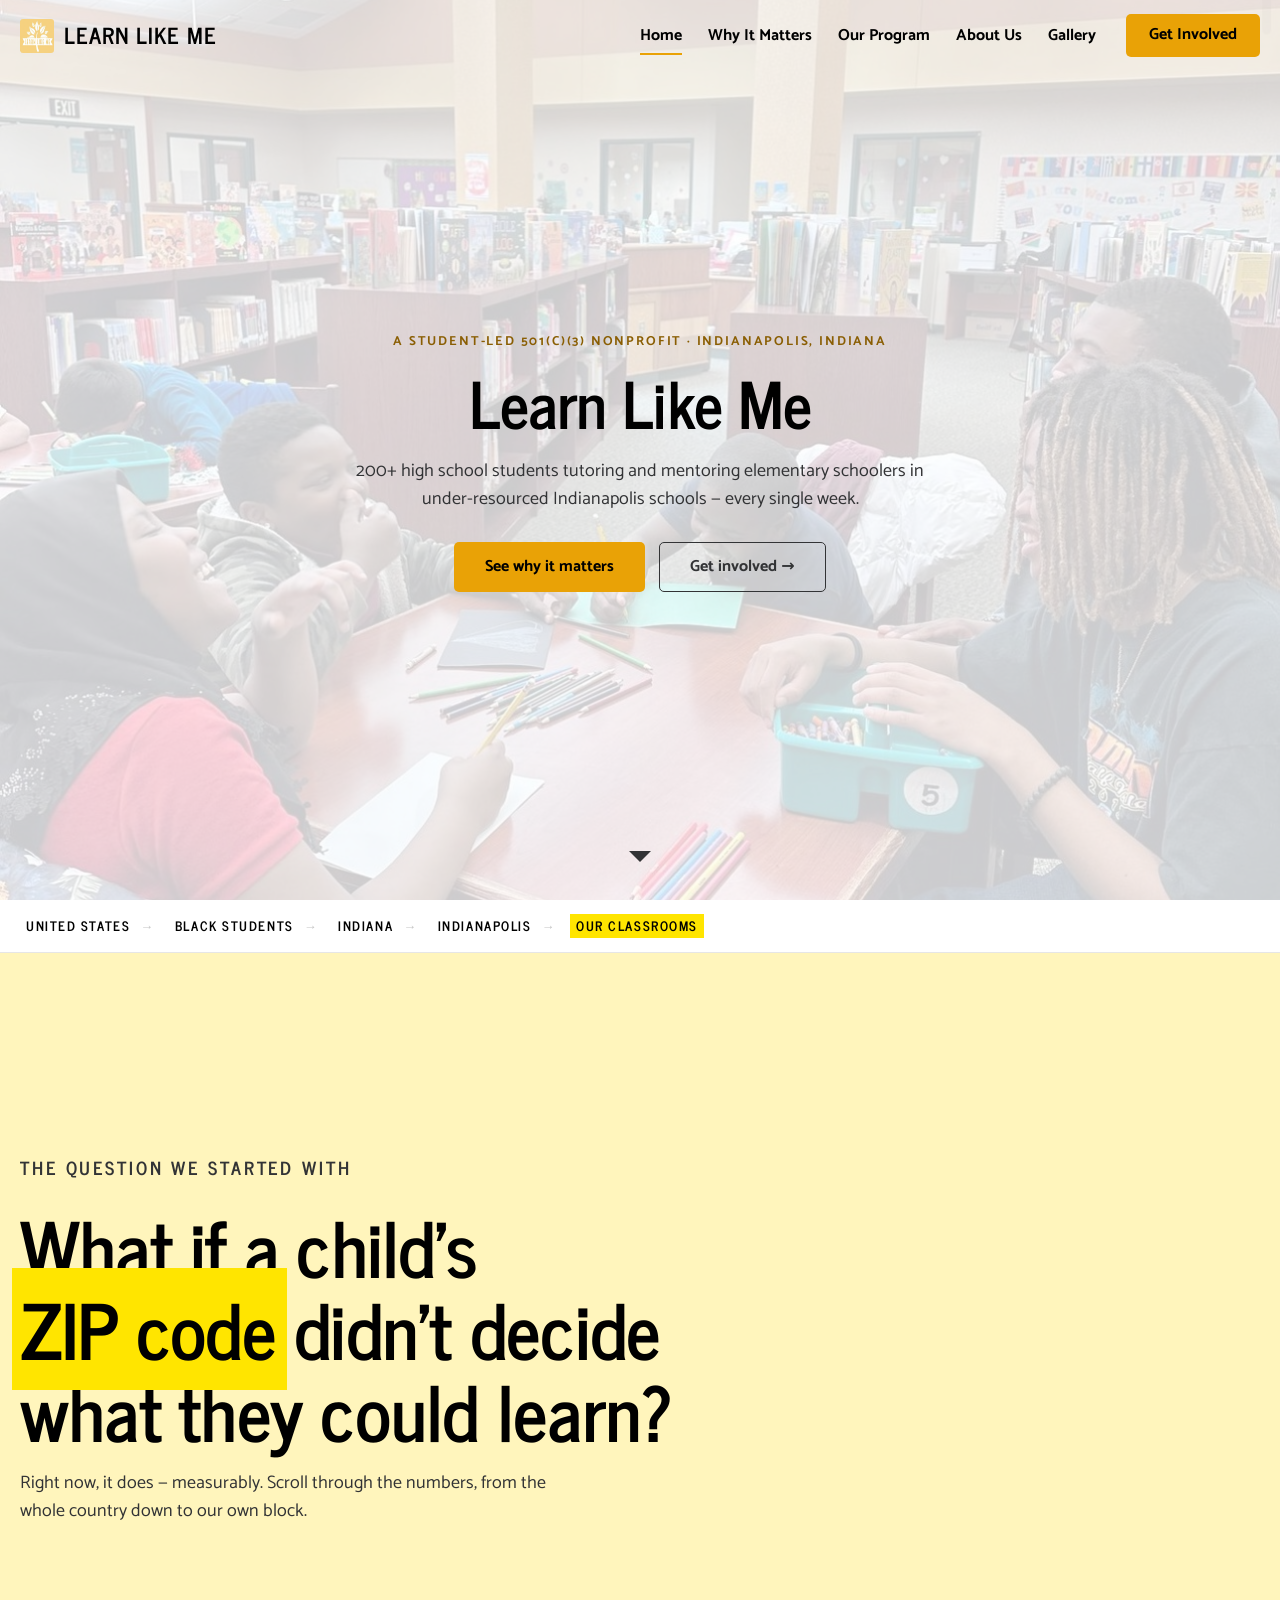
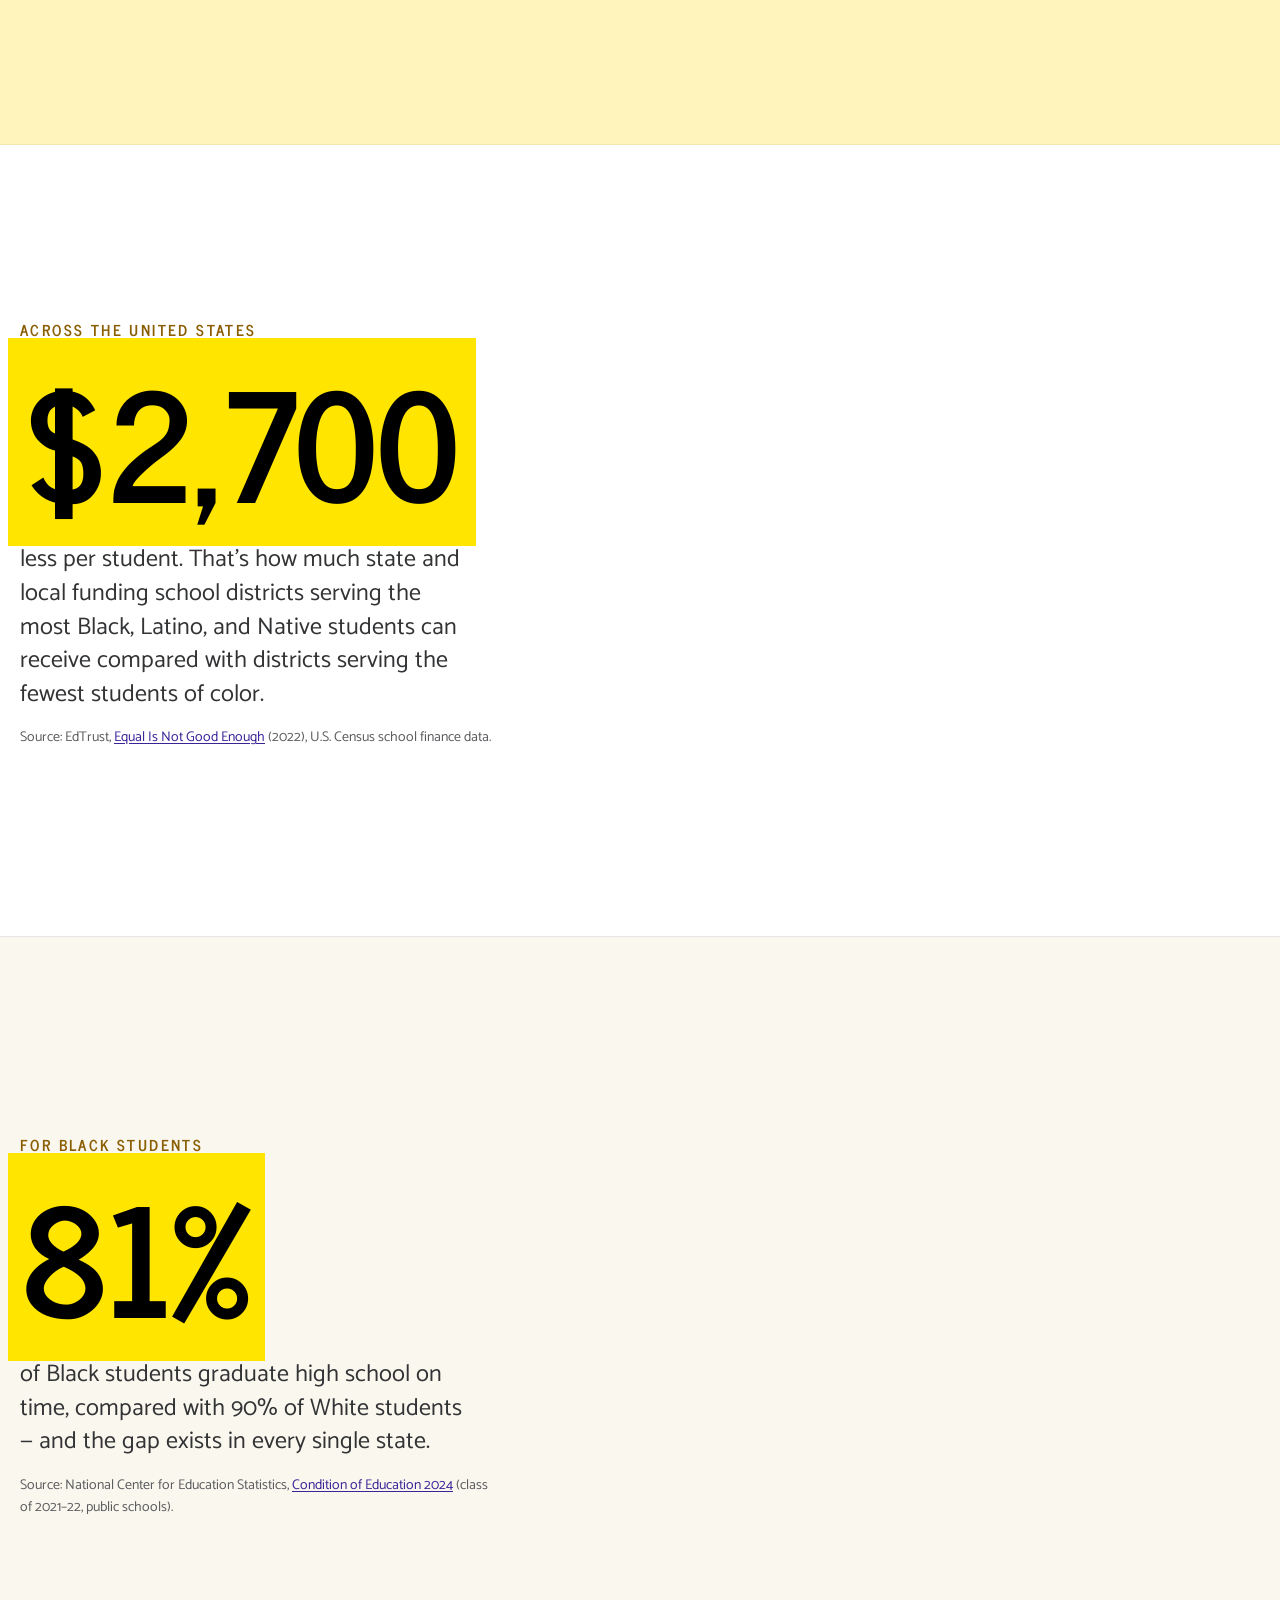
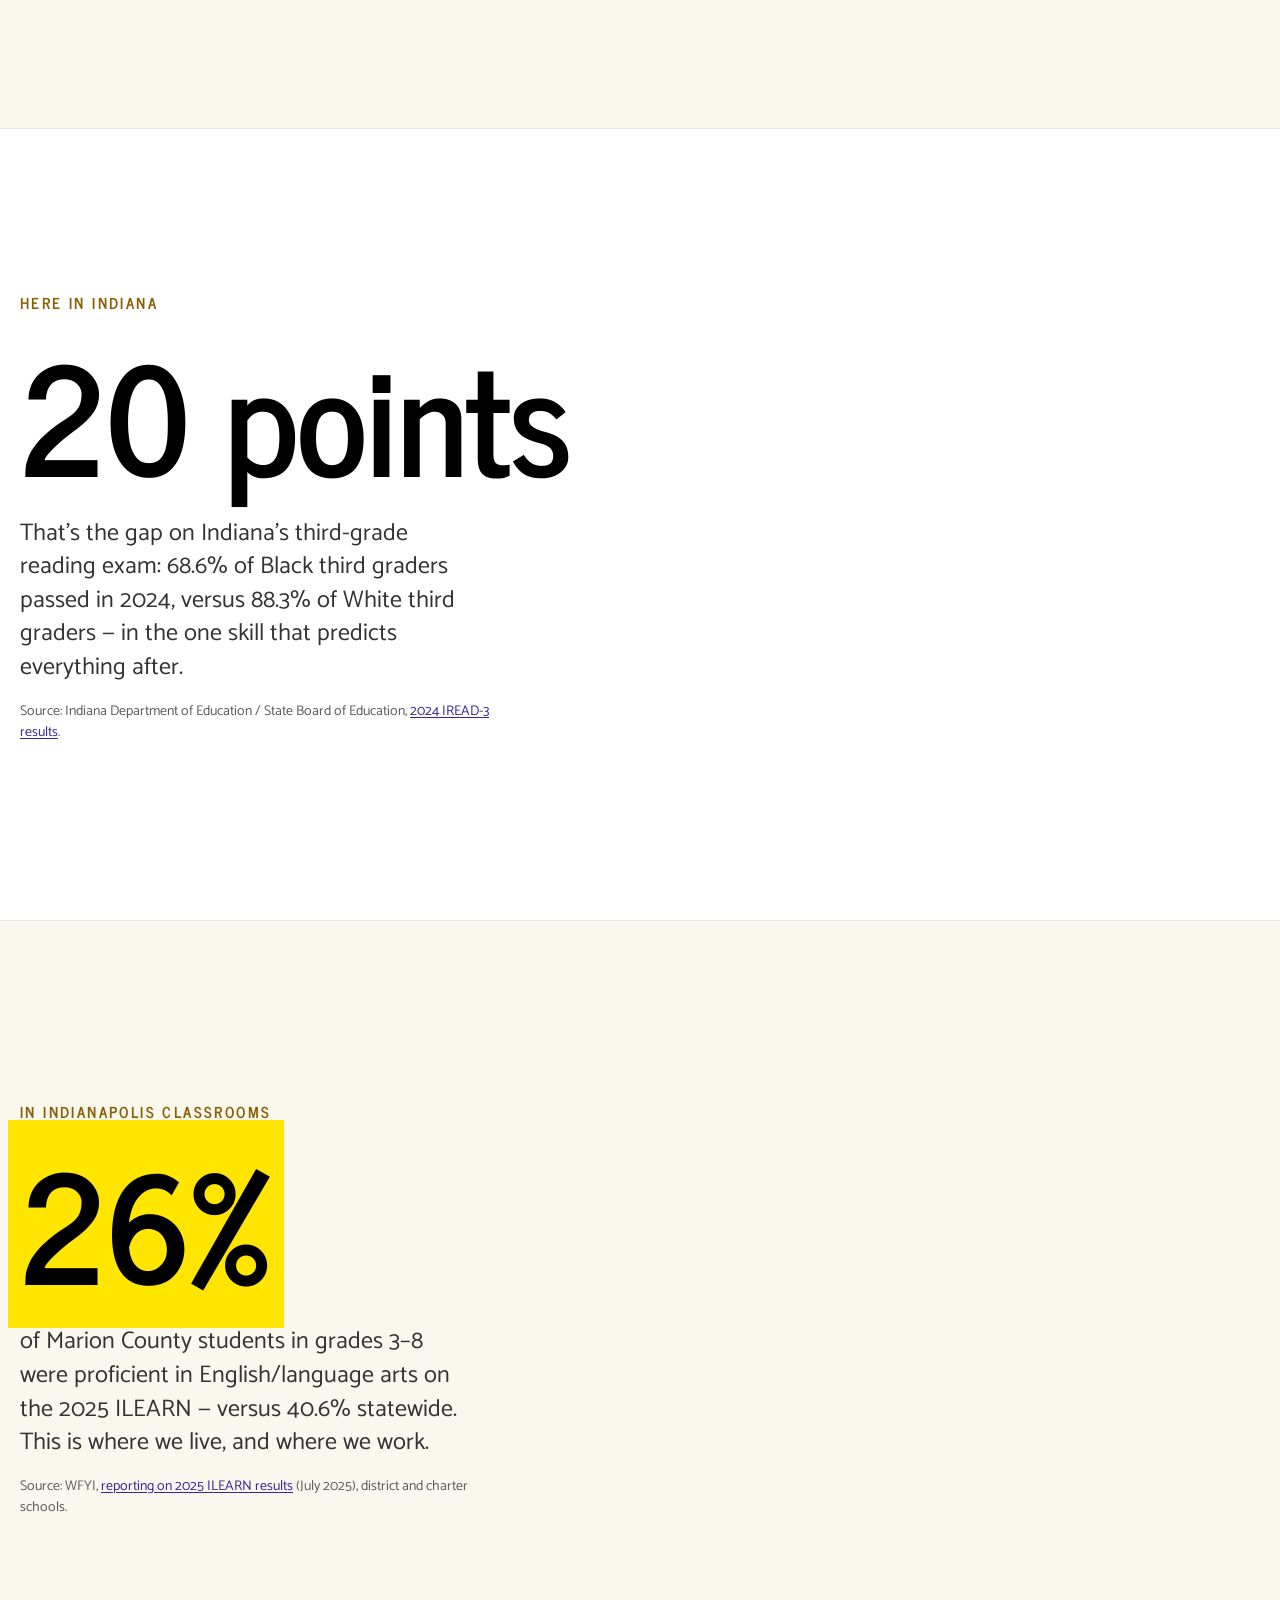
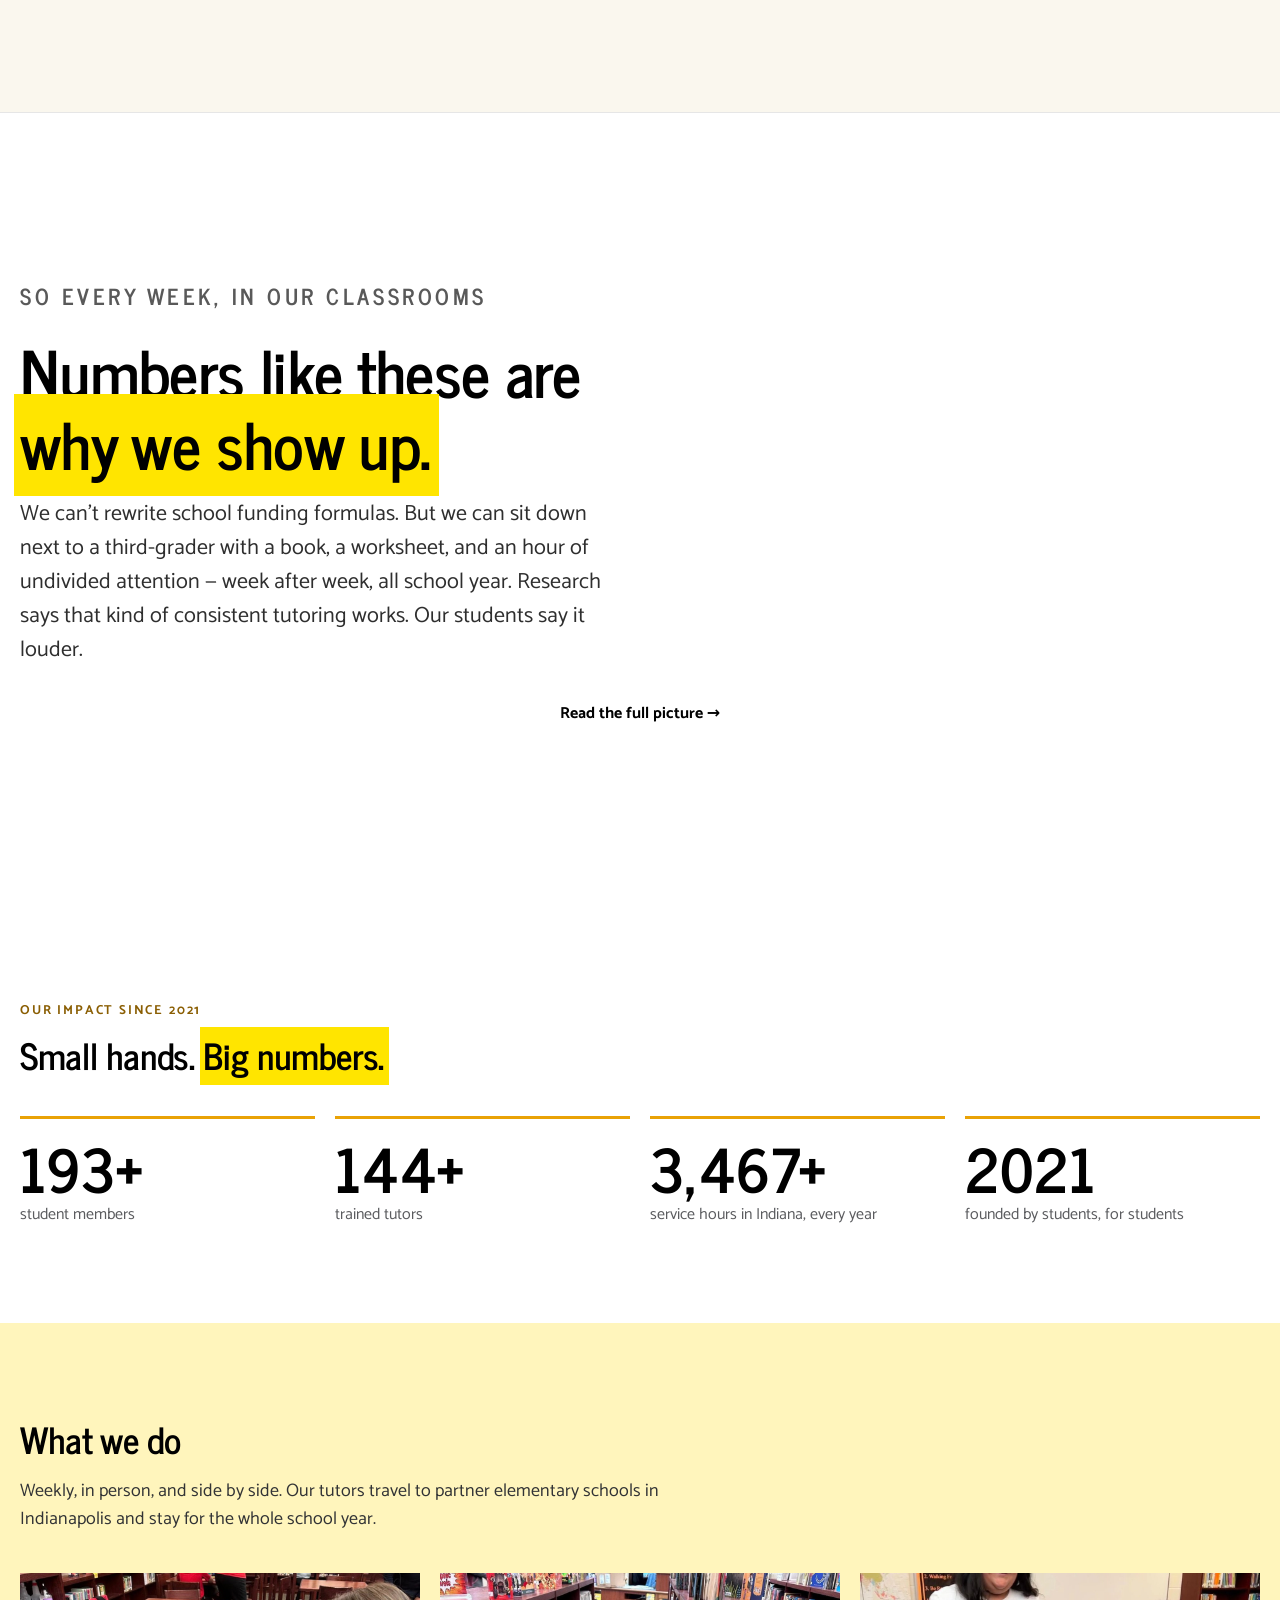
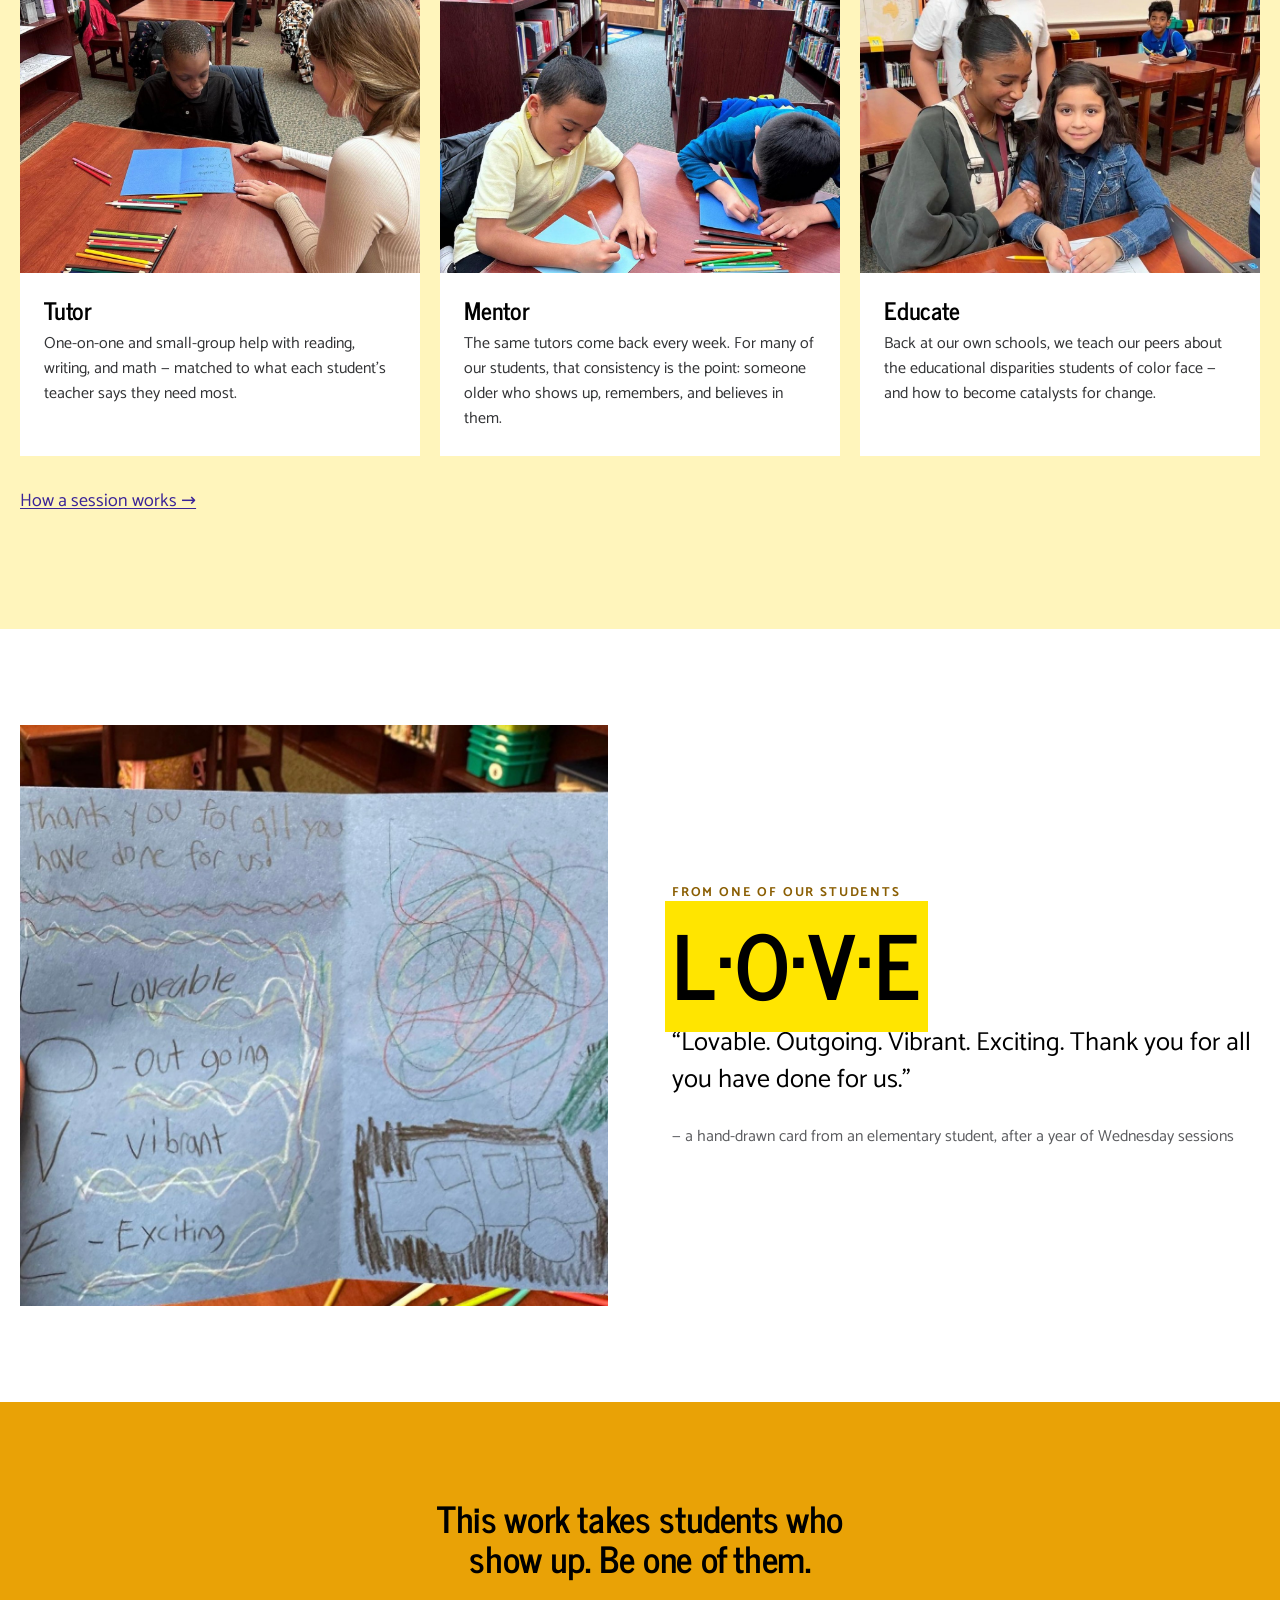
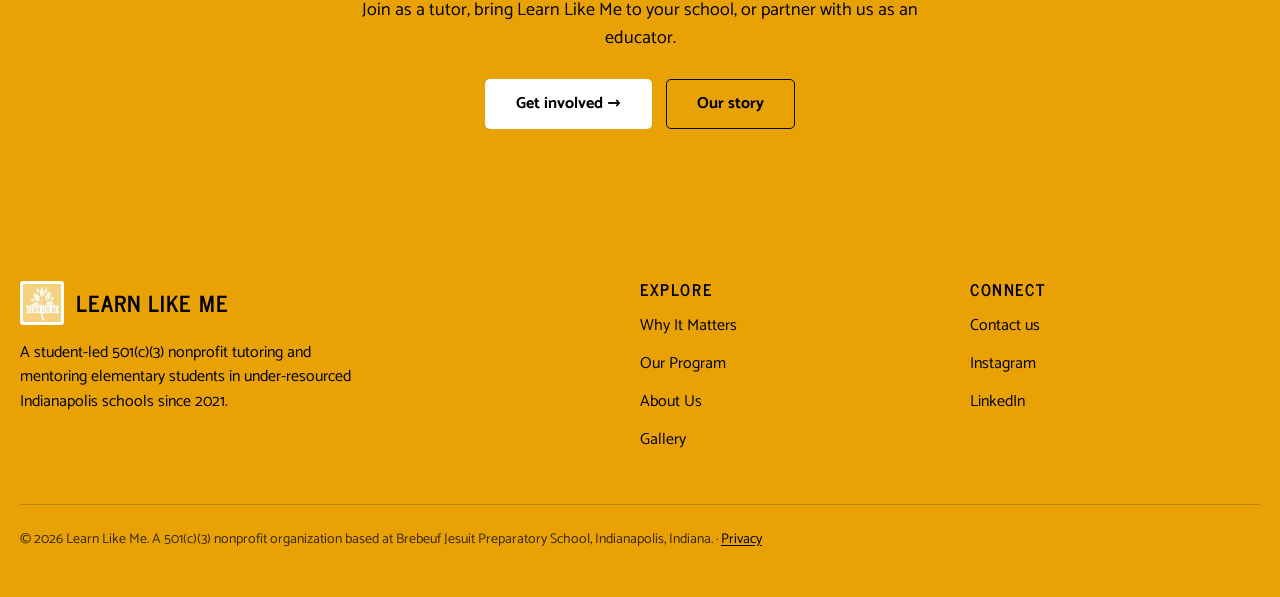
==== commit 910ffb3c: "Cache-bust asset links (?v=3) so deploys always show fresh styles Co-Authored-By: Claude Fable 5 <no" ====
--- a/index.html
+++ b/index.html
@@ -20,7 +20,7 @@
   <link rel="preconnect" href="https://fonts.googleapis.com">
   <link rel="preconnect" href="https://fonts.gstatic.com" crossorigin>
   <link href="https://fonts.googleapis.com/css2?family=News+Cycle:wght@700&family=Catamaran:wght@400;700&display=swap" rel="stylesheet">
-  <link rel="stylesheet" href="/assets/css/styles.css">
+  <link rel="stylesheet" href="/assets/css/styles.css?v=3">
   <script type="application/ld+json">
   {
     "@context": "https://schema.org",
@@ -265,6 +265,6 @@
     </div>
   </footer>
 
-  <script src="/assets/js/main.js" defer></script>
+  <script src="/assets/js/main.js?v=3" defer></script>
 </body>
 </html>
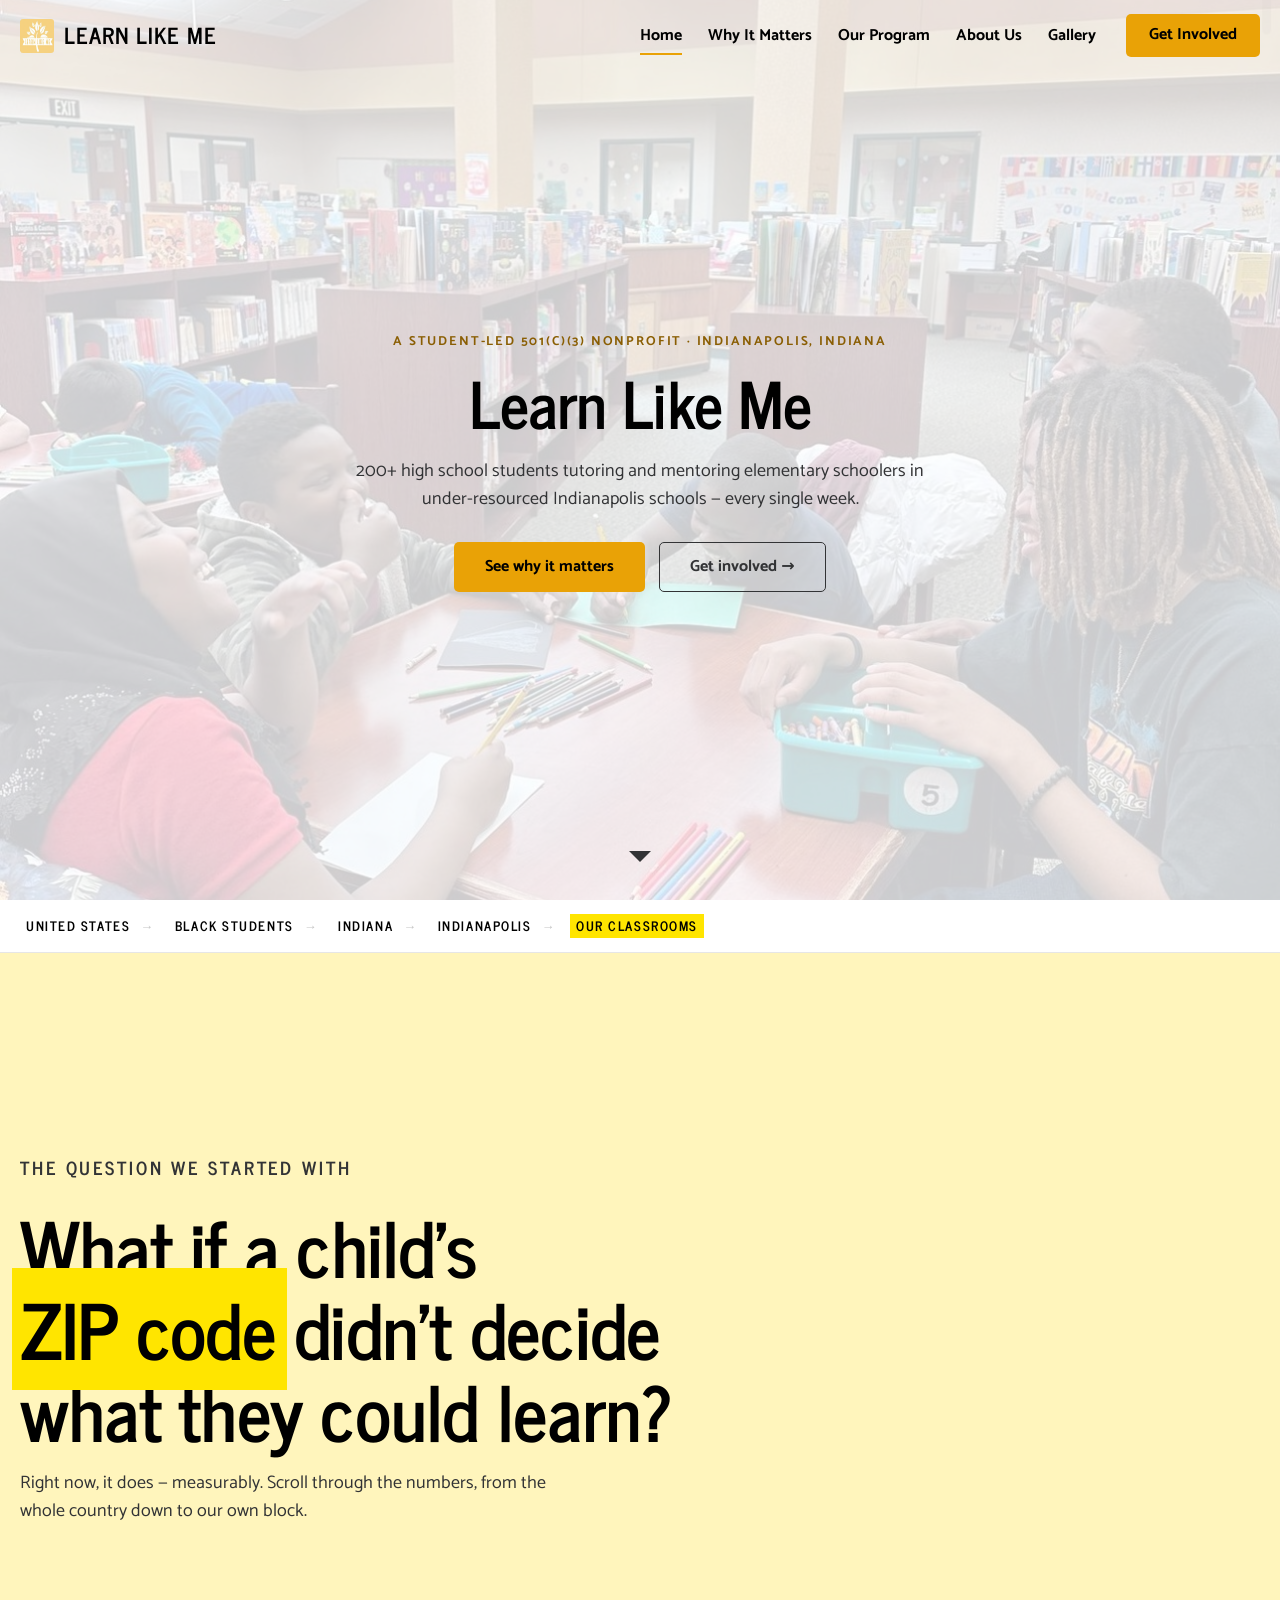
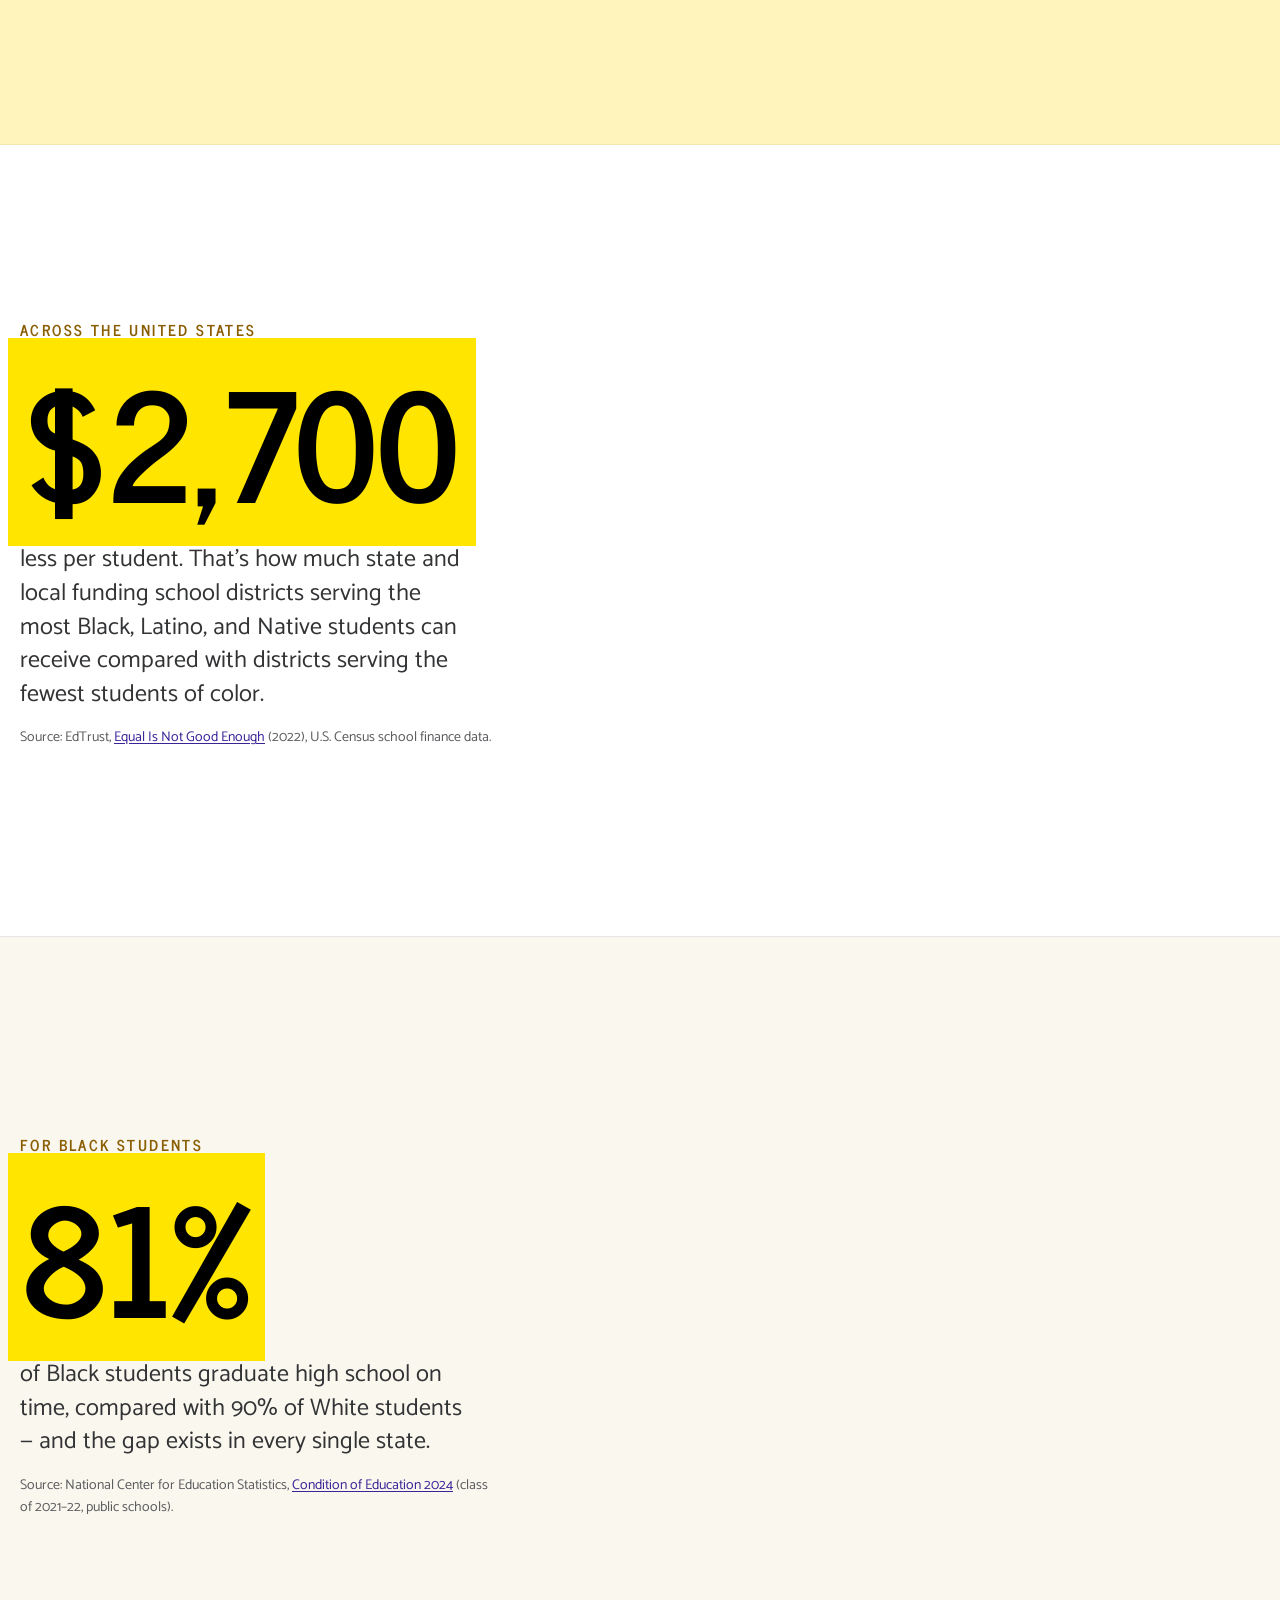
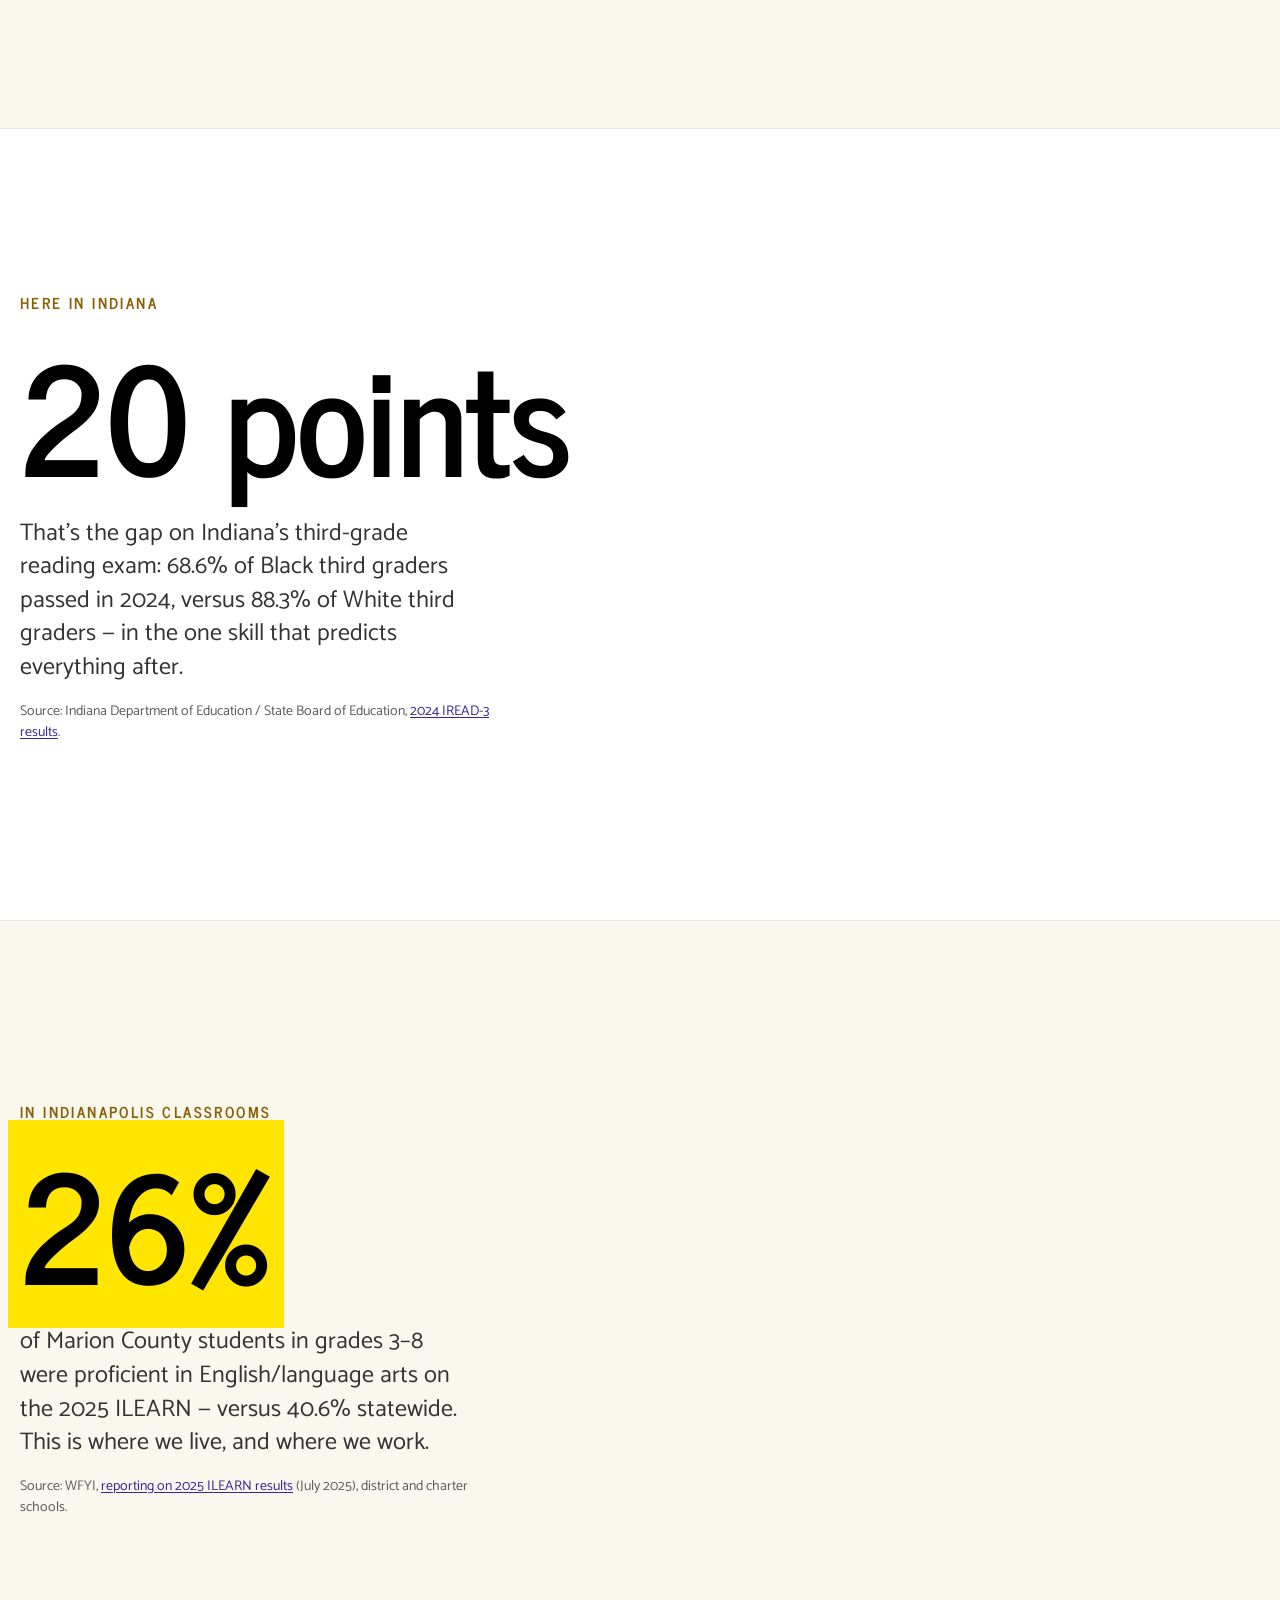
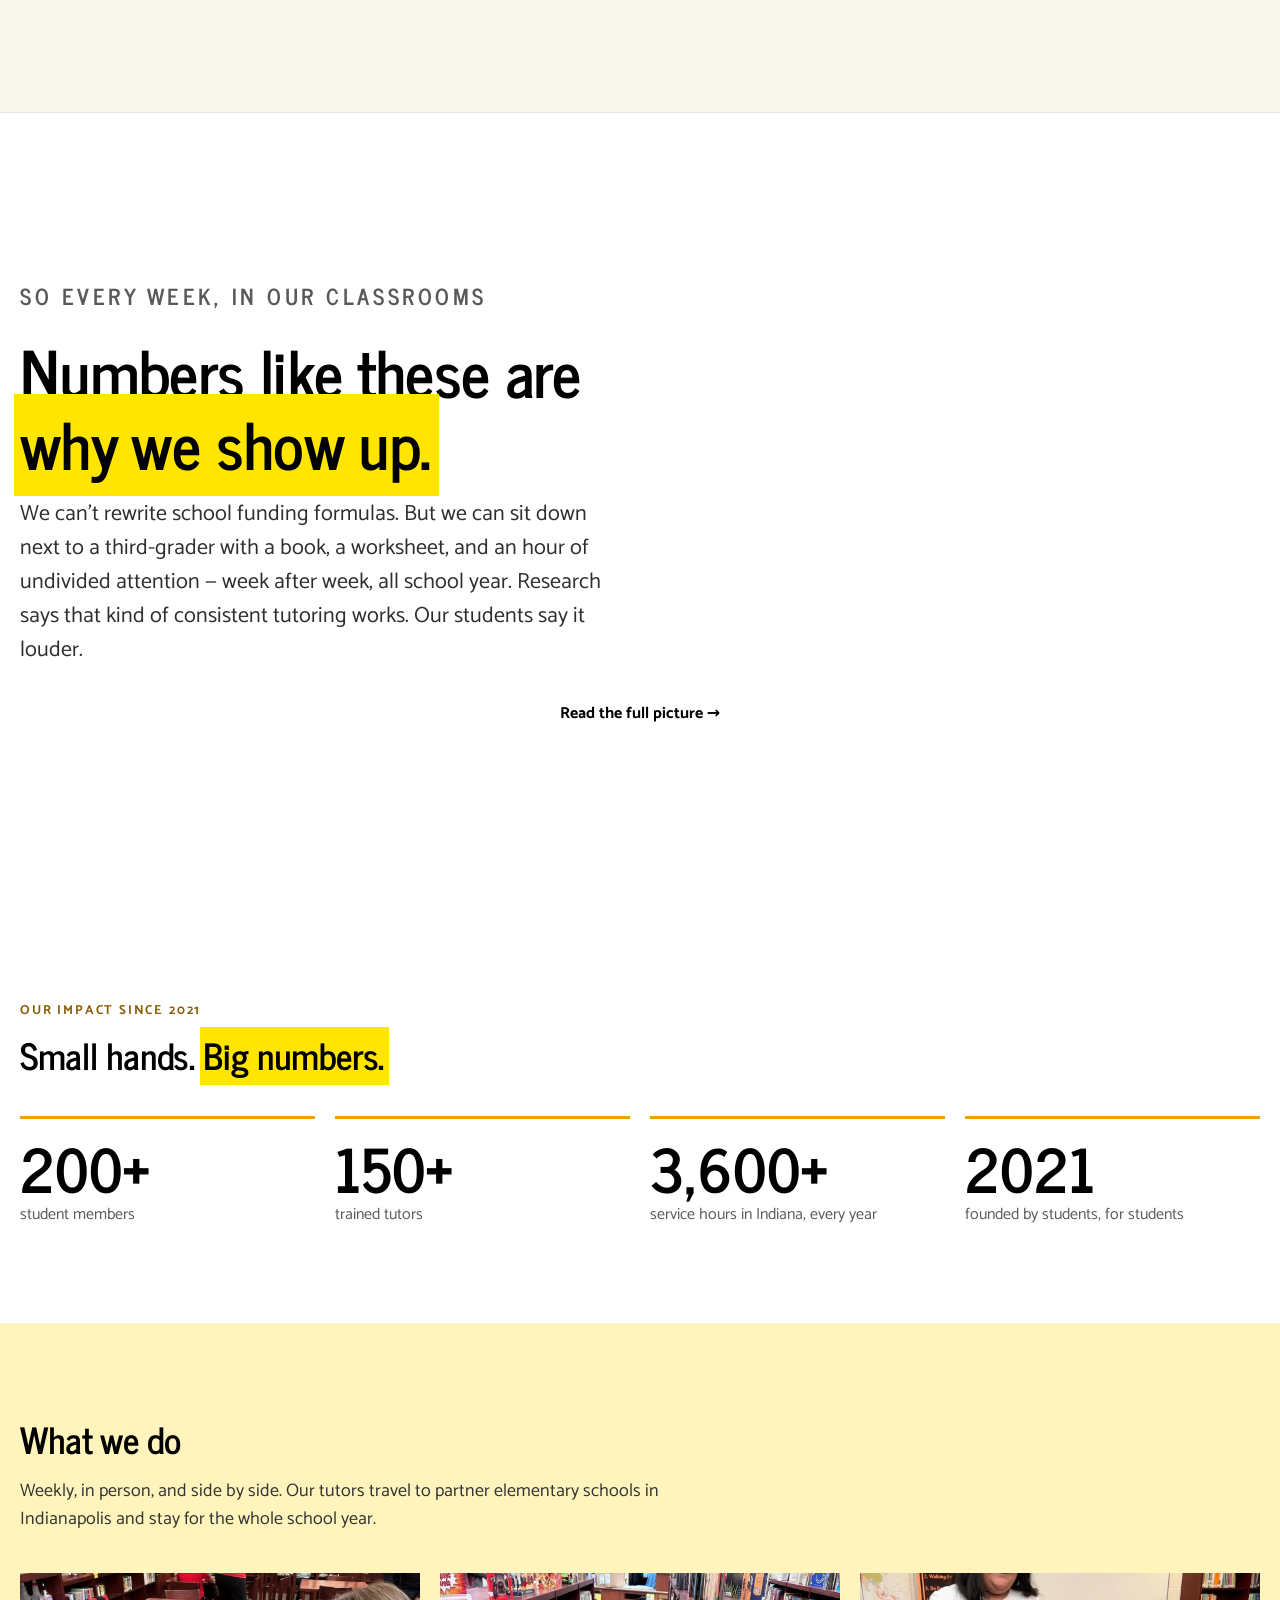
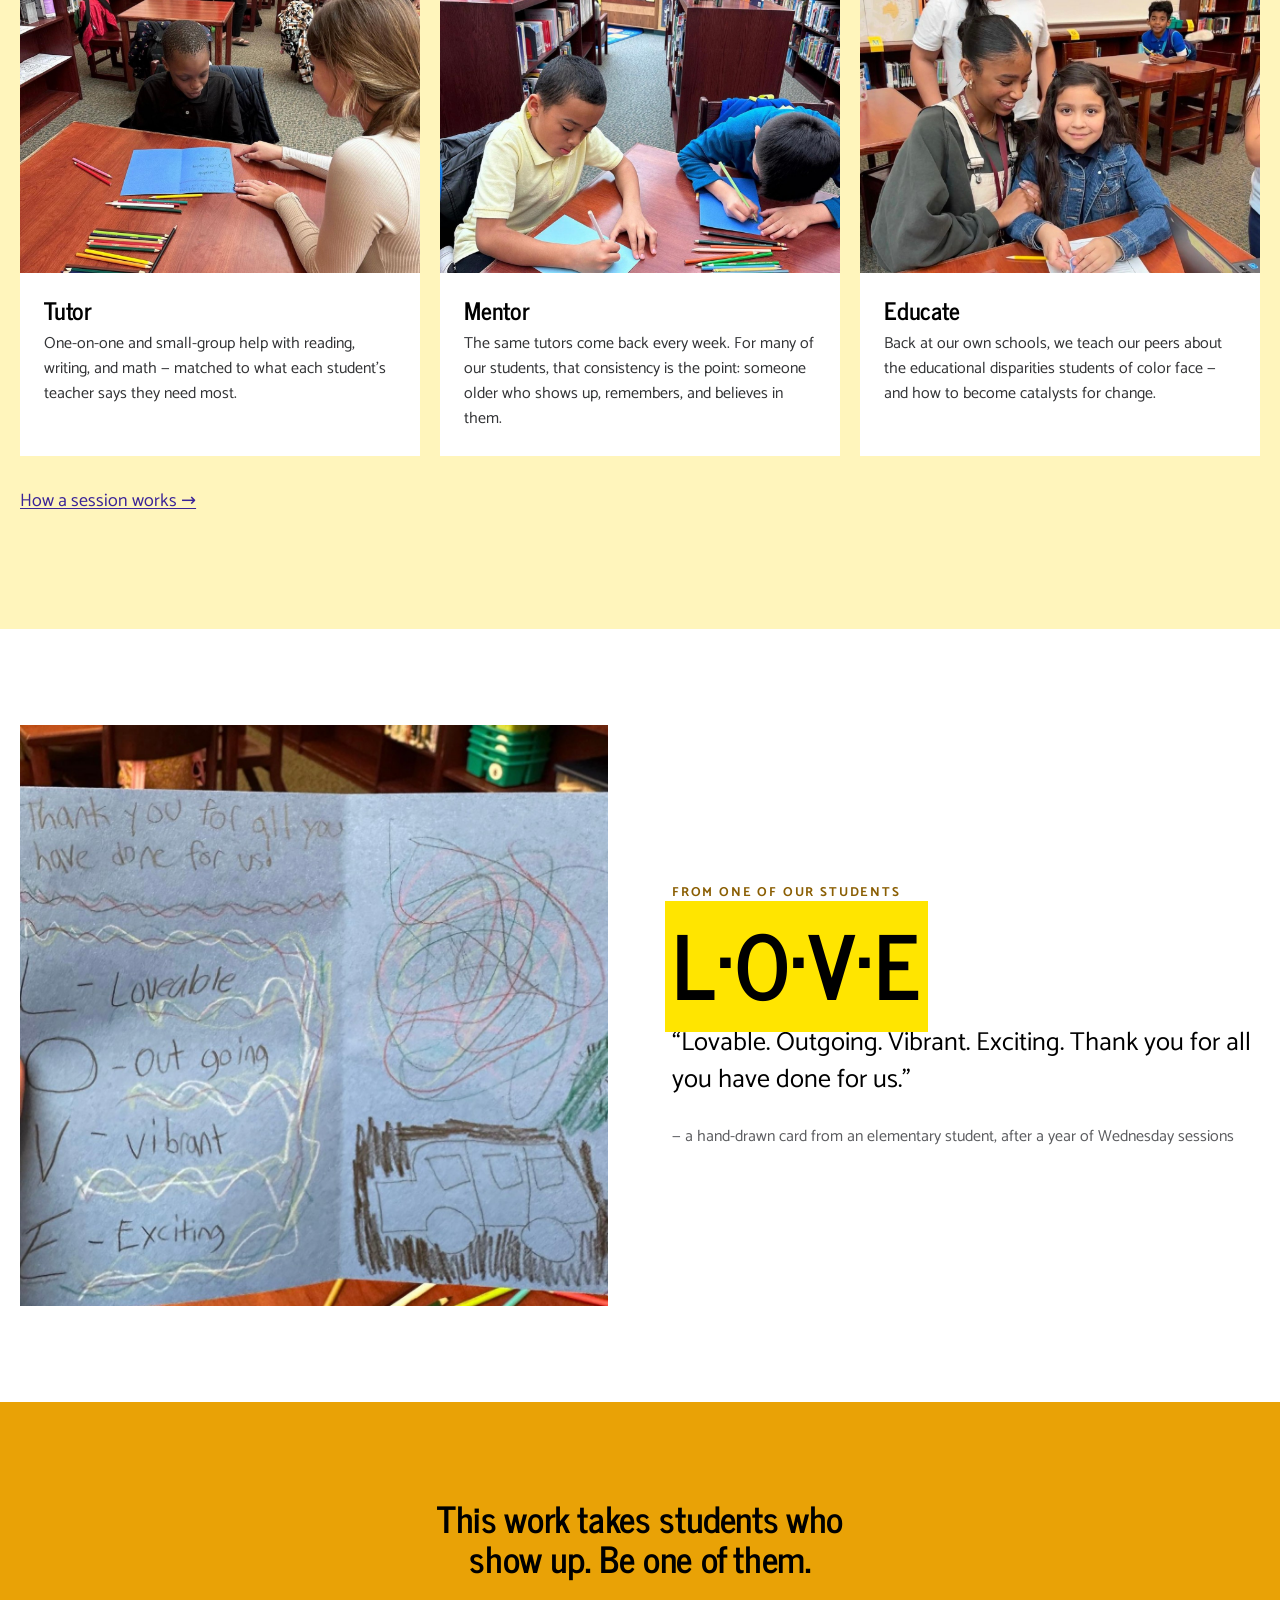
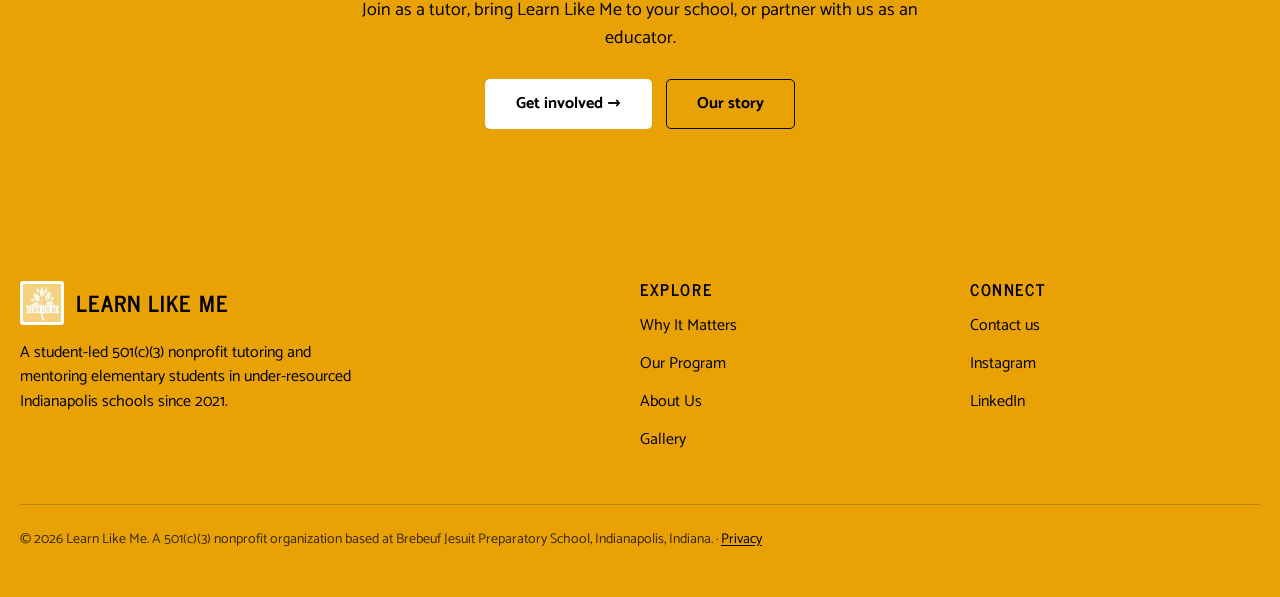
==== commit 9974d9b5: "About: Leadership Alumni wall — where past leaders study now Full-color official marks (NYU, USC, Co" ====
--- a/index.html
+++ b/index.html
@@ -20,7 +20,7 @@
   <link rel="preconnect" href="https://fonts.googleapis.com">
   <link rel="preconnect" href="https://fonts.gstatic.com" crossorigin>
   <link href="https://fonts.googleapis.com/css2?family=News+Cycle:wght@700&family=Catamaran:wght@400;700&display=swap" rel="stylesheet">
-  <link rel="stylesheet" href="/assets/css/styles.css?v=3">
+  <link rel="stylesheet" href="/assets/css/styles.css?v=4">
   <script type="application/ld+json">
   {
     "@context": "https://schema.org",
@@ -265,6 +265,6 @@
     </div>
   </footer>
 
-  <script src="/assets/js/main.js?v=3" defer></script>
+  <script src="/assets/js/main.js?v=4" defer></script>
 </body>
 </html>
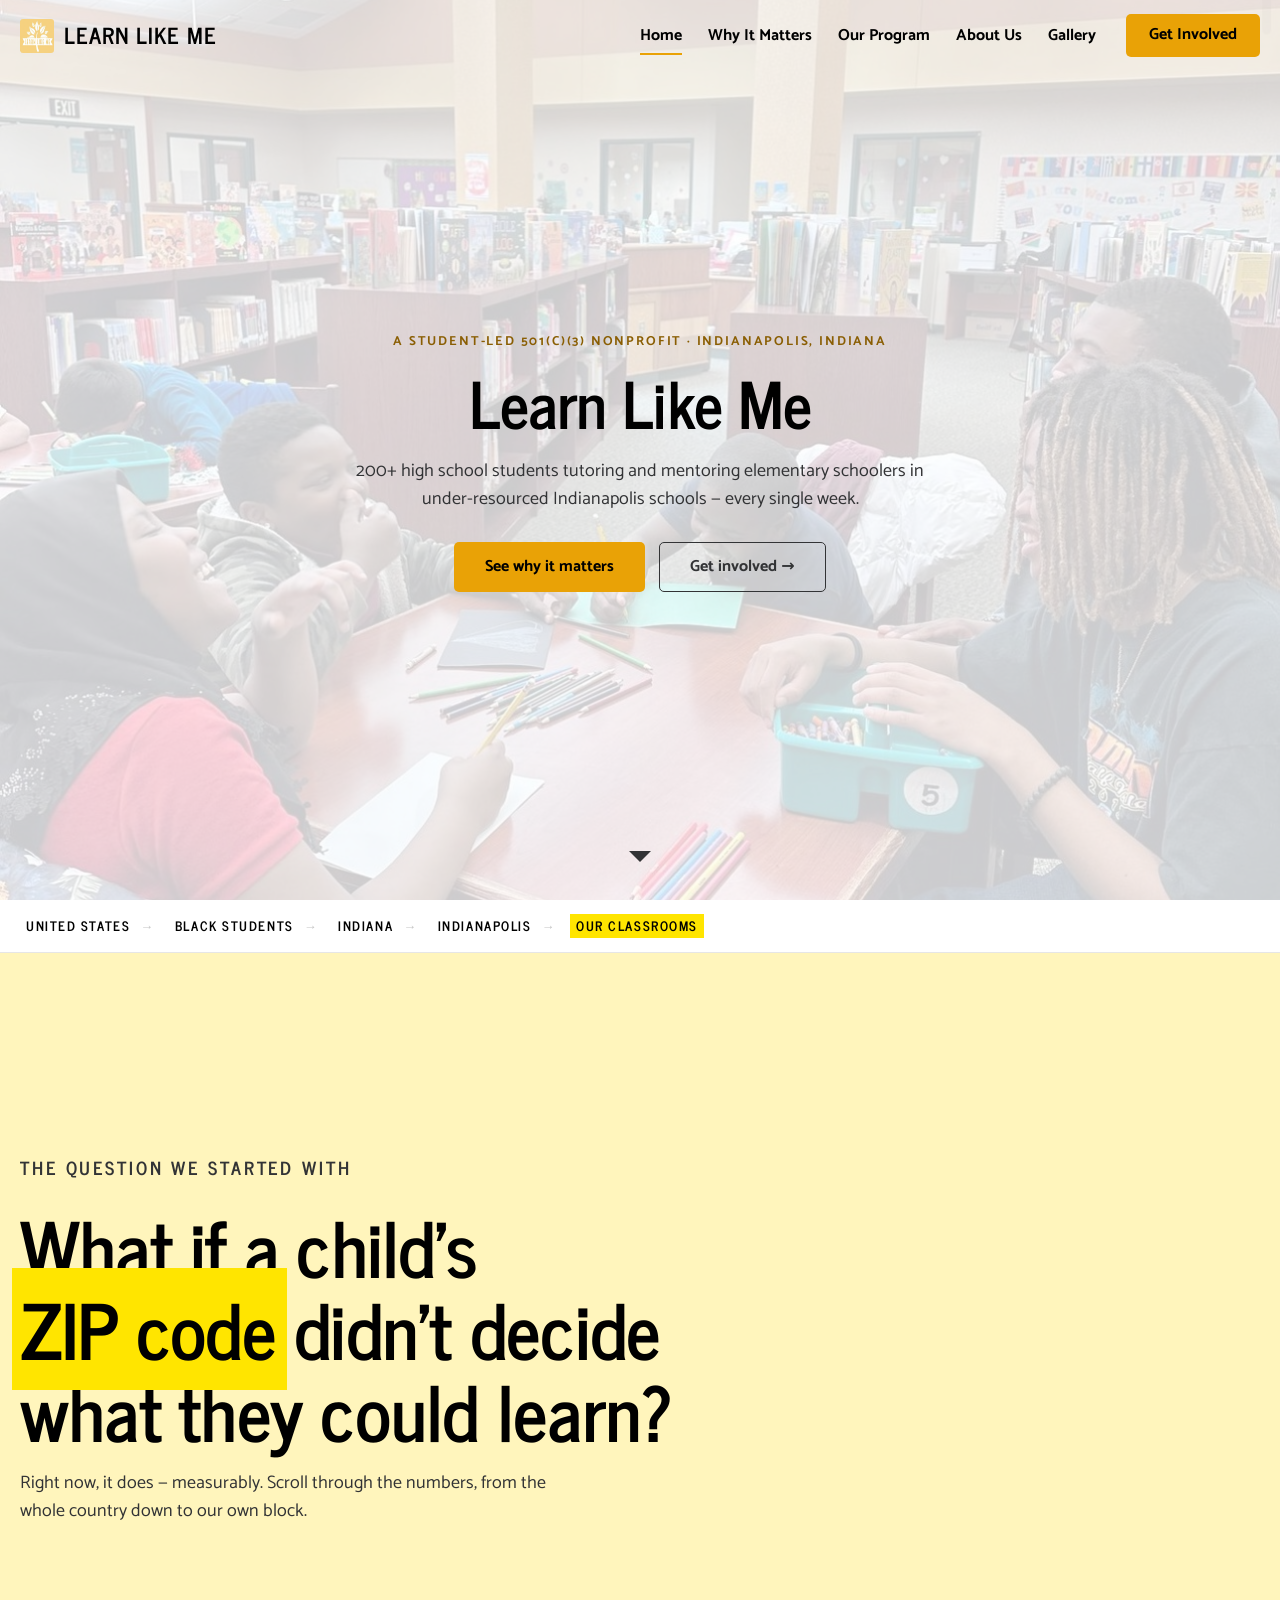
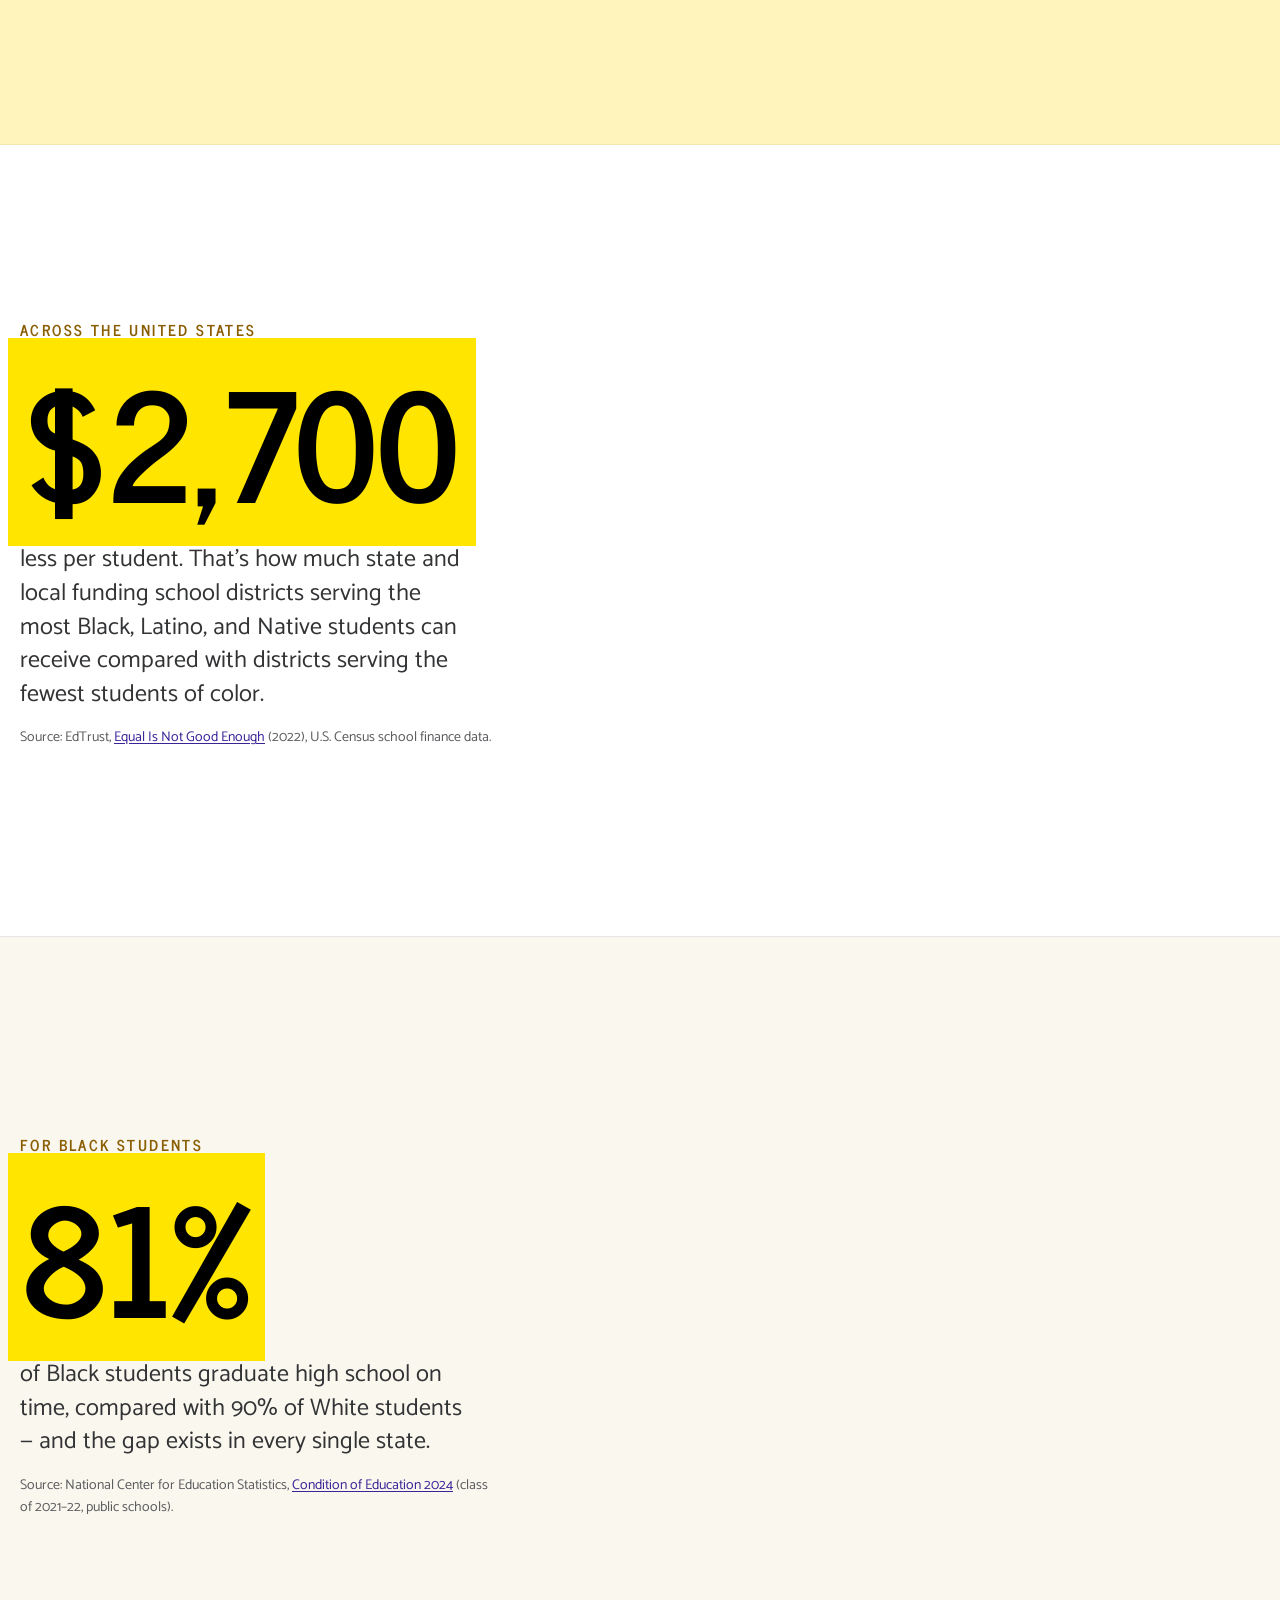
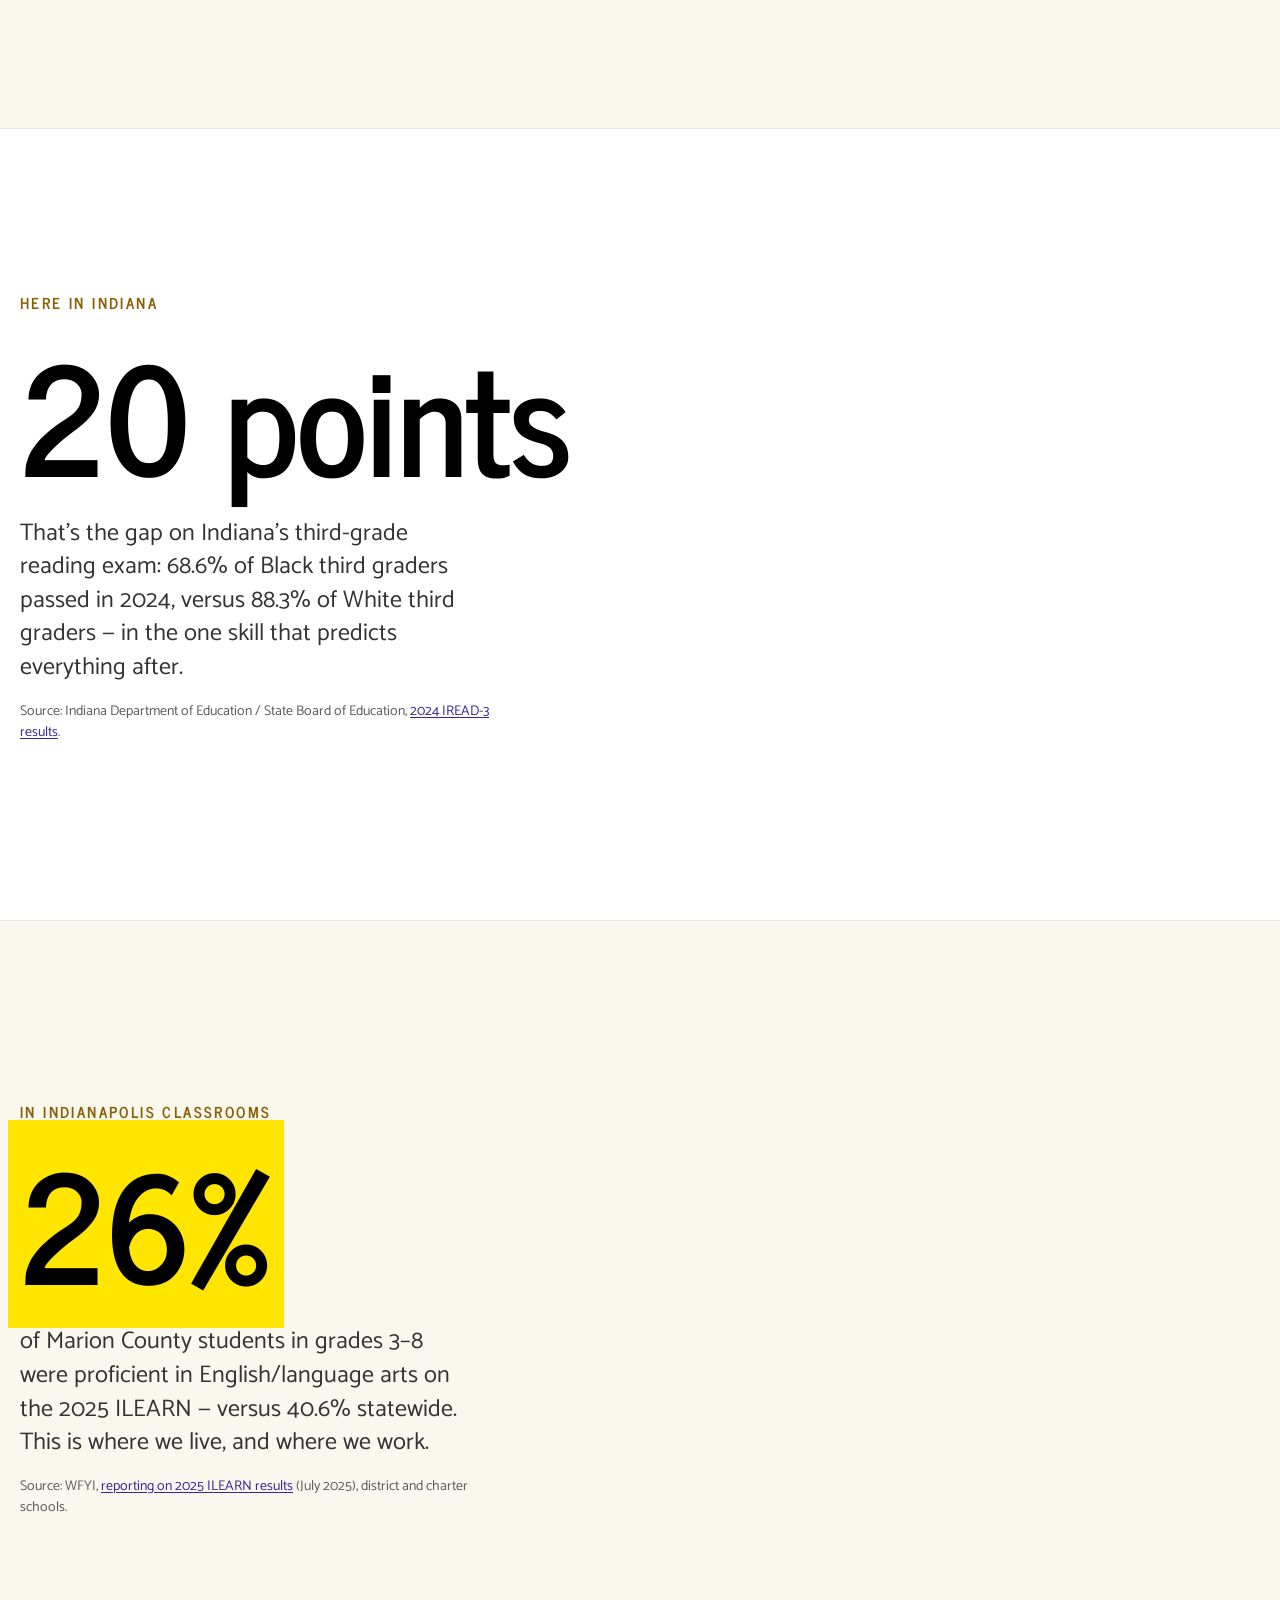
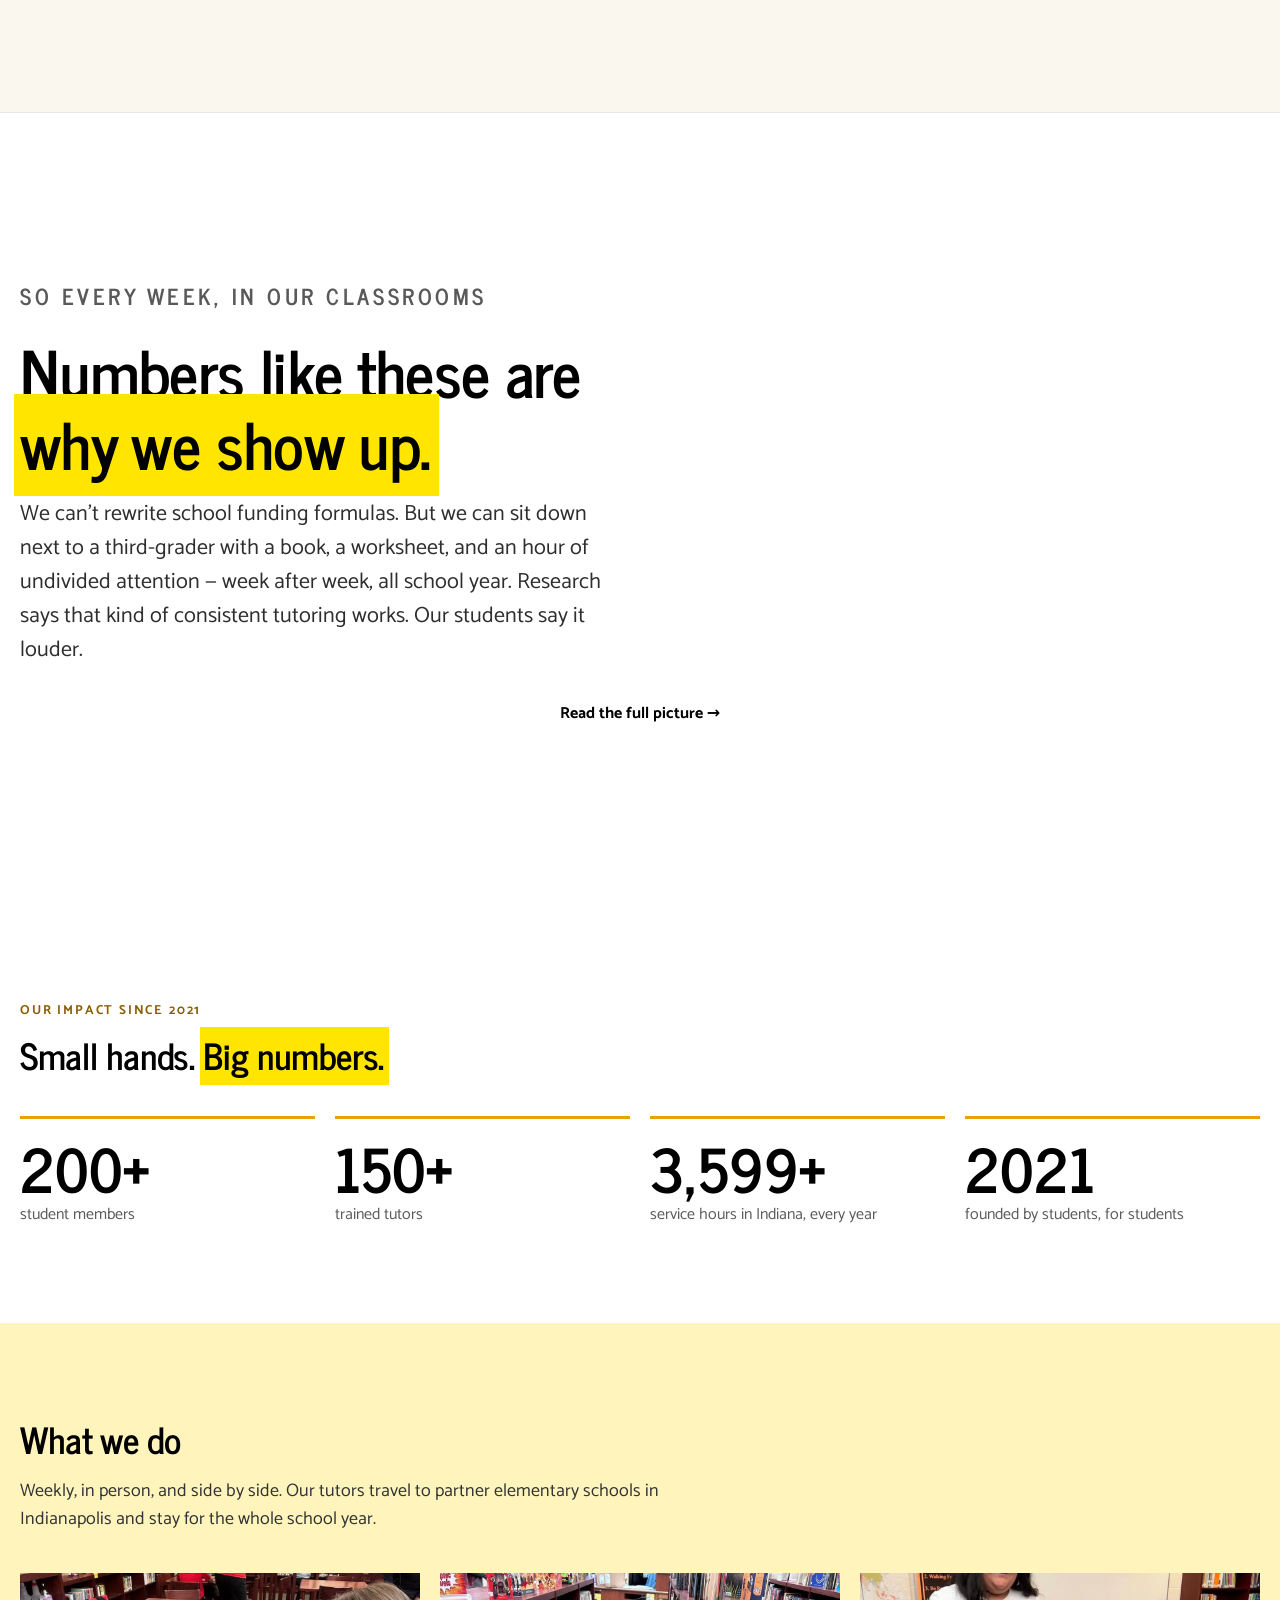
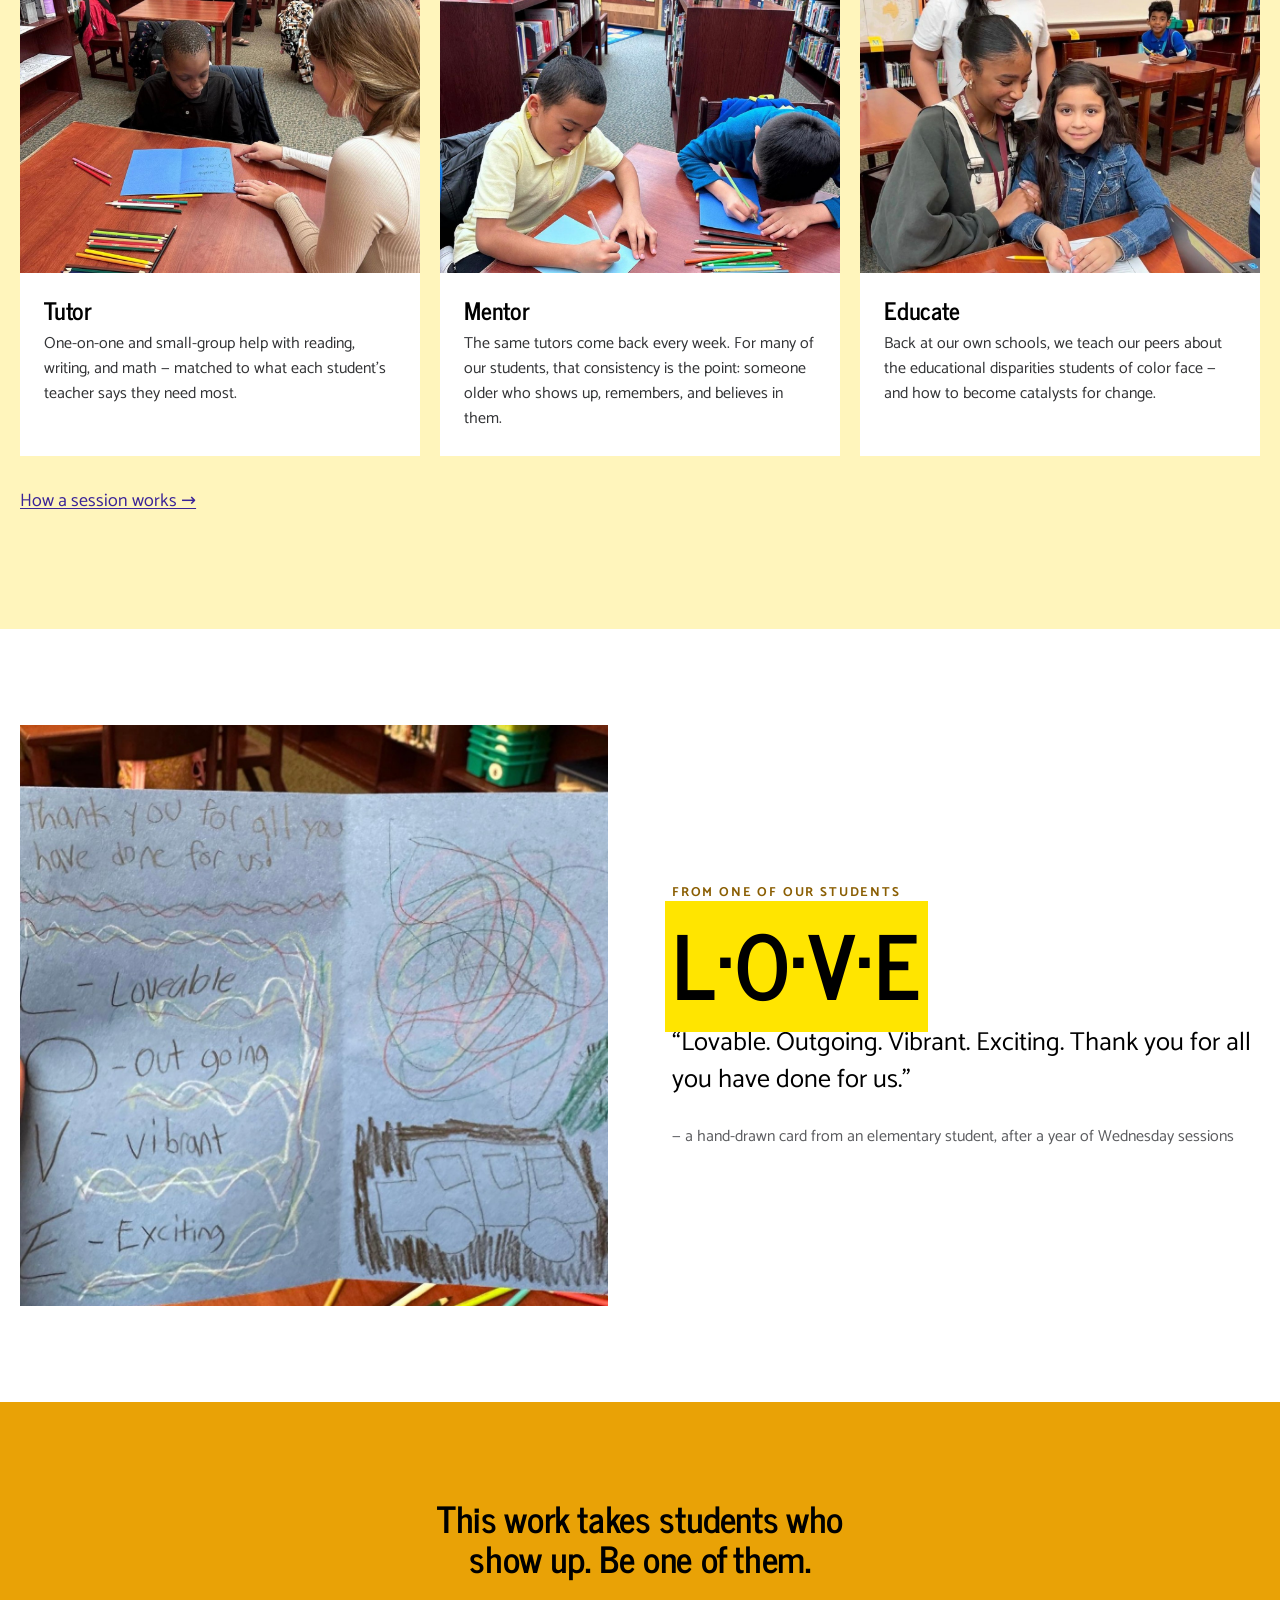
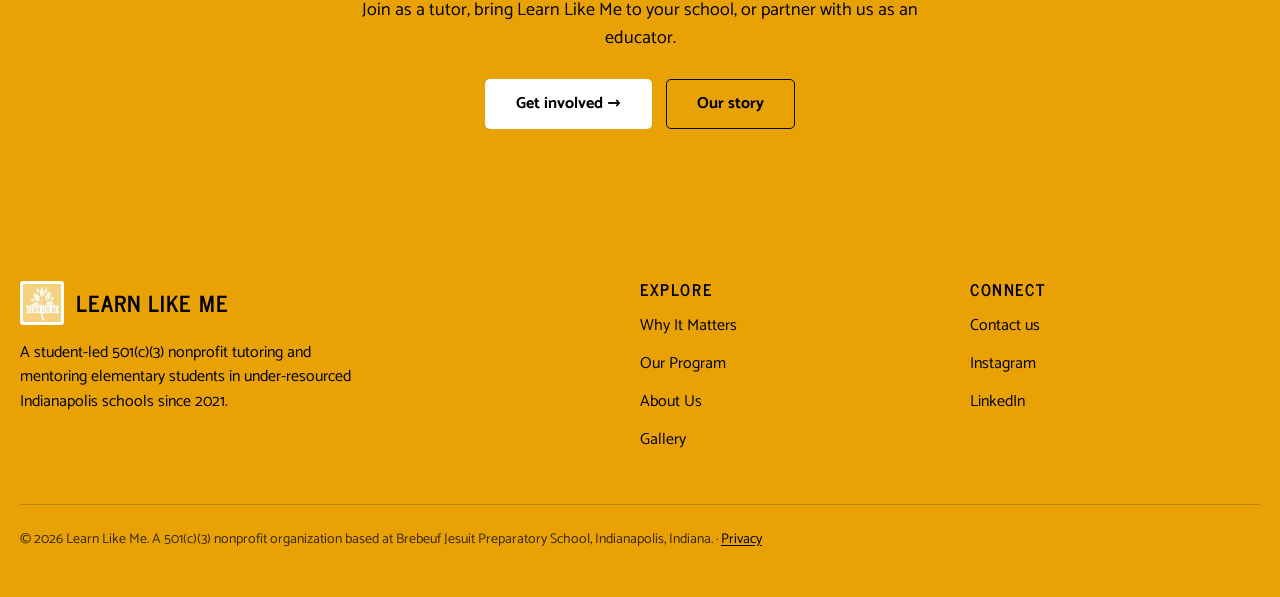
==== commit 383ac669: "Alumni wall v2: 3-3-2 centered grid, bare transparent logos, Columbia College - Fix: the alumni CSS " ====
--- a/index.html
+++ b/index.html
@@ -20,7 +20,7 @@
   <link rel="preconnect" href="https://fonts.googleapis.com">
   <link rel="preconnect" href="https://fonts.gstatic.com" crossorigin>
   <link href="https://fonts.googleapis.com/css2?family=News+Cycle:wght@700&family=Catamaran:wght@400;700&display=swap" rel="stylesheet">
-  <link rel="stylesheet" href="/assets/css/styles.css?v=4">
+  <link rel="stylesheet" href="/assets/css/styles.css?v=5">
   <script type="application/ld+json">
   {
     "@context": "https://schema.org",
@@ -265,6 +265,6 @@
     </div>
   </footer>
 
-  <script src="/assets/js/main.js?v=4" defer></script>
+  <script src="/assets/js/main.js?v=5" defer></script>
 </body>
 </html>
--- a/assets/css/styles.css
+++ b/assets/css/styles.css
@@ -561,6 +561,42 @@
 }
 .prose .statline .hl::before { transform: scaleX(1); transition: none; }
 
+/* ---------- Leadership alumni wall ---------- */
+.alumni-grid {
+  display: grid;
+  grid-template-columns: repeat(6, 1fr);
+  gap: clamp(28px, 5vw, 56px) var(--gutter);
+  align-items: center;
+  justify-items: center;
+  max-width: 1080px;
+  margin: 0 auto;
+}
+.alumni-logo {
+  grid-column: span 2;
+  margin: 0;
+  display: flex;
+  align-items: center;
+  justify-content: center;
+}
+/* bottom row of two, centered symmetrically on the 6-column grid */
+.alumni-logo:nth-child(7) { grid-column: 2 / span 2; }
+.alumni-logo:nth-child(8) { grid-column: 4 / span 2; }
+.alumni-logo img {
+  height: 58px;
+  width: auto;
+  max-width: 230px;
+  object-fit: contain;
+  transition: transform var(--dur-fast) var(--ease);
+}
+.alumni-logo:hover img { transform: scale(1.05); }
+@media (prefers-reduced-motion: reduce) { .alumni-logo:hover img { transform: none; } }
+.alumni-note { margin-top: 34px; font-size: var(--fs-small); color: var(--llm-ink-600); text-align: center; }
+@media (max-width: 820px) {
+  .alumni-grid { grid-template-columns: repeat(2, 1fr); gap: 28px 16px; }
+  .alumni-logo, .alumni-logo:nth-child(7), .alumni-logo:nth-child(8) { grid-column: auto; }
+  .alumni-logo img { height: 42px; max-width: 100%; }
+}
+
 /* ---------- CTA band ---------- */
 .cta-band { text-align: center; }
 .cta-band h2 { max-width: 22ch; margin-left: auto; margin-right: auto; }
